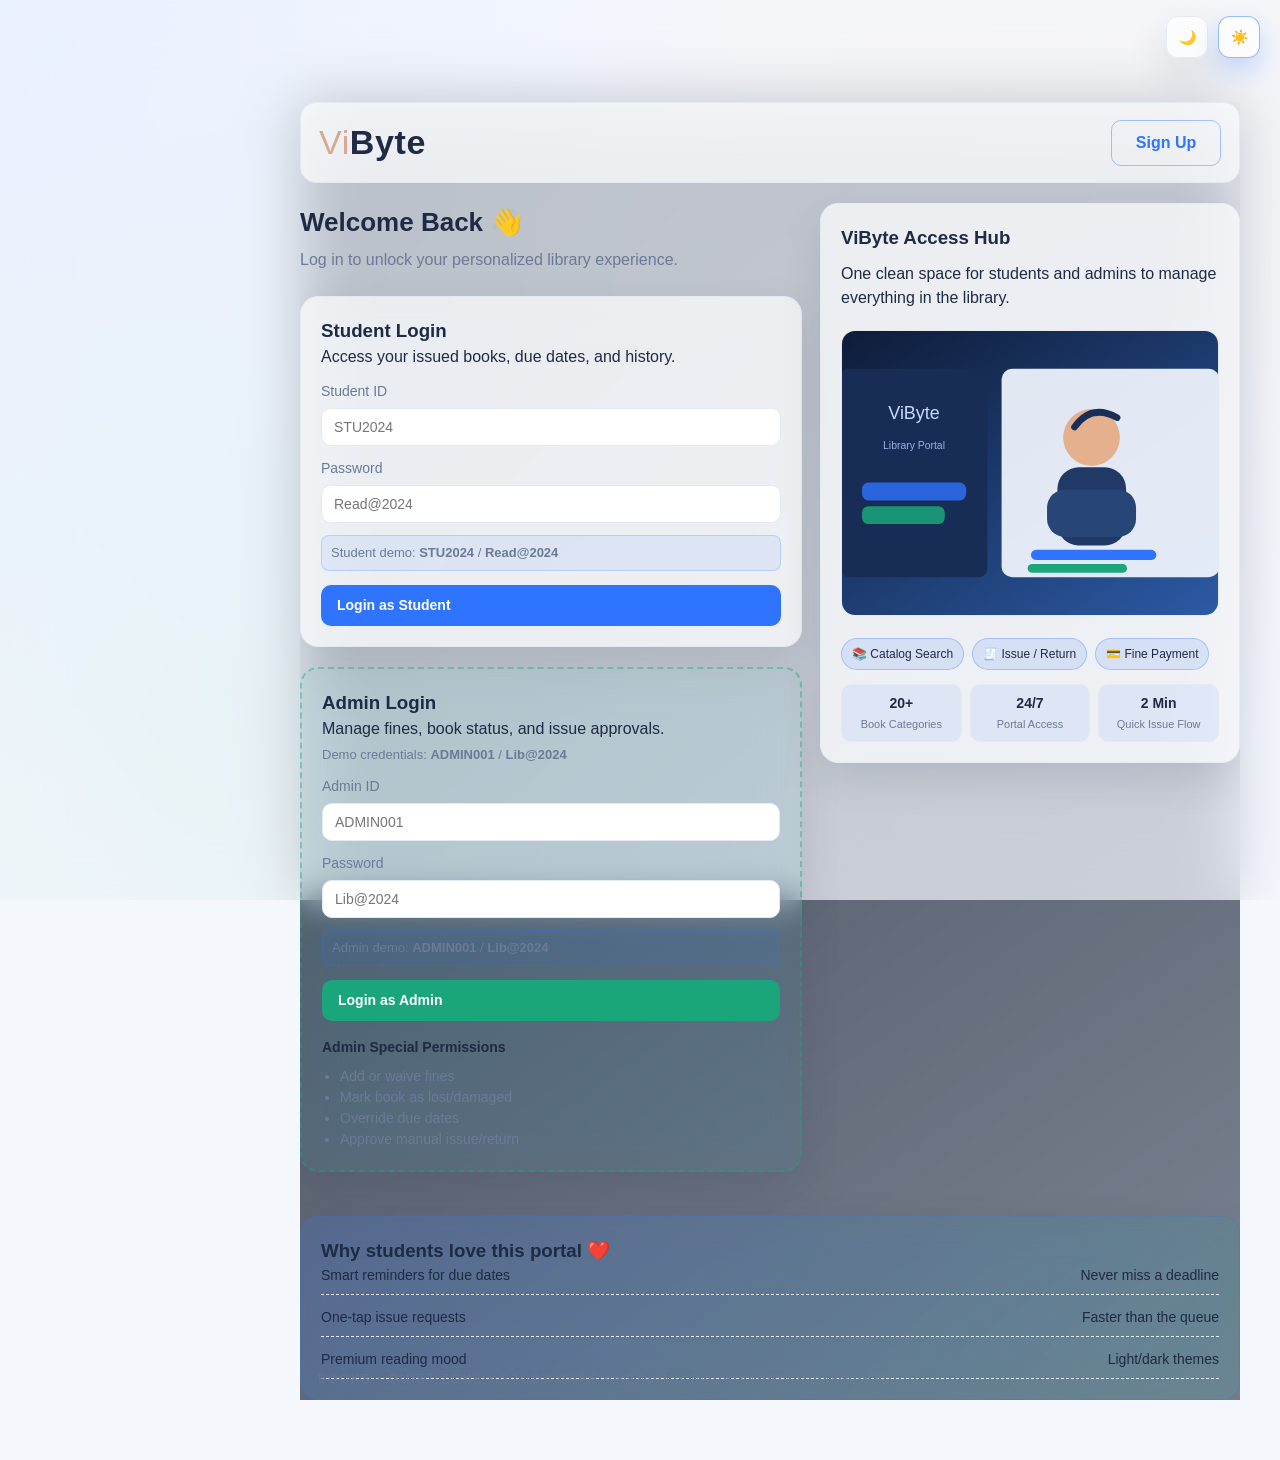
==== index.html @ 07f0d010 "Add files via upload" ====
<!DOCTYPE html>
<html lang="en">
<head>
  <meta charset="UTF-8" />
  <meta name="viewport" content="width=device-width, initial-scale=1.0" />
  <title>ViByte Library Management</title>
  <link rel="stylesheet" href="styles.css" />
</head>
<body>
  <!-- Theme toggles (CSS-only). Separate buttons for light + dark. -->
  <input type="radio" name="theme" id="theme-light" class="theme-toggle" checked />
  <input type="radio" name="theme" id="theme-dark" class="theme-toggle" />

  <!-- Login session toggles (CSS-only auth state after explicit login click). -->
  <input type="checkbox" id="student-session" class="session-toggle" />
  <input type="checkbox" id="admin-session" class="session-toggle" />

  <!-- Sidebar toggle (CSS-only) to show/hide the menu on demand. -->
  <input type="checkbox" id="sidebar-toggle" class="sidebar-toggle" />

  <!-- Theme switch is also available before login for better UX -->
  <div class="prelogin-theme theme-selector" aria-label="Theme selection before login">
    <label for="theme-dark" class="theme-btn" title="Dark mode">🌙</label>
    <label for="theme-light" class="theme-btn" title="Light mode">☀️</label>
  </div>

  <!-- Main layout wrapper -->
  <div class="app">
    <!-- Route anchors for CSS-only navigation -->
    <span id="route-dashboard" class="route"></span>
    <span id="route-catalog" class="route"></span>
    <span id="route-issue" class="route"></span>
    <span id="route-pod" class="route"></span>
    <span id="route-events" class="route"></span>
    <span id="route-history" class="route"></span>
    <span id="route-admin" class="route"></span>
    <span id="route-login" class="route"></span>
    <span id="route-signup" class="route"></span>

    <!-- Sidebar navigation (hidden until login) -->
    <aside class="sidebar">
      <div class="brand">
        <span class="brand-icon">📚</span>
        <div>
          <h1>ViByte Library</h1>
          <p>Student-friendly portal</p>
        </div>
      </div>

      <!-- Navigation links use :target for CSS-only page switching -->
      <nav class="nav">
        <a href="#route-dashboard" class="nav-link">🏠 Home</a>
        <a href="#route-catalog" class="nav-link">📚 Book Catalog</a>
        <a href="#route-issue" class="nav-link">🧾 Issue / Return</a>
        <a href="#route-pod" class="nav-link">🪑 Pod Booking</a>
        <a href="#route-events" class="nav-link">🎟️ Events & Study Hub</a>
        <a href="#route-history" class="nav-link">🧑‍🎓 History / Profile</a>
        <a href="#route-admin" class="nav-link admin-only admin-nav">🛡️ Admin Controls</a>
      </nav>

      <div class="sidebar-footer">
        <a href="index.html" class="nav-link">Log out</a>
        <p class="hint">Tip: Use the hotbar icons for quick jumps ✨</p>
      </div>
    </aside>

    <!-- Content area -->
    <main class="content">
      <!-- Top bar with quick actions -->
      <div class="topbar">
        <!-- Sidebar toggle button -->
        <label for="sidebar-toggle" class="icon-btn" title="Toggle sidebar">☰</label>

        <!-- Hotbar icons for faster navigation (like a mini dock) -->
        <div class="hotbar">
          <a href="#route-dashboard" title="Dashboard">🏠</a>
          <a href="#route-catalog" title="Catalog">📖</a>
          <a href="#route-issue" title="Issue / Return">🧾</a>
          <a href="#route-pod" title="Pod Booking">🪑</a>
          <a href="#route-events" title="Events">🎟️</a>
          <a href="#route-history" title="History">🕒</a>
          <a href="#route-admin" title="Admin Controls" class="admin-only admin-nav">🛡️</a>
        </div>

        <!-- Theme buttons (separate icons, hover blur enabled) -->
        <div class="theme-selector" aria-label="Theme selection">
          <label for="theme-dark" class="theme-btn" title="Dark mode">🌙</label>
          <label for="theme-light" class="theme-btn" title="Light mode">☀️</label>
        </div>
      </div>

      <!-- Login page (default view) -->
      <section id="login" class="page active login-page">
        <div class="login-shell">
          <div class="login-shell-top">
            <div class="login-brand">
              <span class="logo-soft">Vi</span><strong>Byte</strong>
            </div>
            <a href="#route-signup" class="btn ghost login-signup">Sign Up</a>
          </div>

          <div class="login-shell-body">
            <div class="login-left">
              <header class="page-header">
                <h2>Welcome Back 👋</h2>
                <p>Log in to unlock your personalized library experience.</p>
              </header>

              <div class="grid two">
                <article class="card">
                  <h3>Student Login</h3>
                  <p>Access your issued books, due dates, and history.</p>
                  <form class="form login-form" id="student-login-form">
                    <!-- Student login form (HTML validation handles wrong credentials). -->
                    <label>
                      Student ID
                      <input
                        type="text"
                        name="student-id"
                        autocomplete="off"
                        autocapitalize="off"
                        spellcheck="false"
                        placeholder="STU2024"
                        pattern="STU2024"
                        title="Use Student ID: STU2024"
                        required
                      />
                    </label>
                    <label>
                      Password
                      <input
                        type="password"
                        name="student-password"
                        autocomplete="new-password"
                        autocapitalize="off"
                        spellcheck="false"
                        placeholder="Read@2024"
                        pattern="Read@2024"
                        title="Use Password: Read@2024"
                        required
                      />
                    </label>
                    <p class="login-hint">Student demo: <strong>STU2024</strong> / <strong>Read@2024</strong></p>
                    <input type="checkbox" id="student-attempt" class="attempt-toggle" />
                    <p class="login-error">Wrong credentials. Please use the demo login above.</p>
                    <label for="student-attempt" class="btn primary login-attempt">Login as Student</label>
                    <label for="student-session" class="btn ghost login-arm">Enable Student Session</label>
                    <a href="#route-dashboard" class="btn primary login-link">Enter Dashboard</a>
                  </form>
                </article>

                <article class="card highlight">
                  <h3>Admin Login</h3>
                  <p>Manage fines, book status, and issue approvals.</p>
                  <p class="sub">Demo credentials: <strong>ADMIN001</strong> / <strong>Lib@2024</strong></p>
                  <form class="form login-form" id="admin-login-form">
                    <label>
                      Admin ID
                      <input
                        type="text"
                        name="admin-id"
                        autocomplete="off"
                        autocapitalize="off"
                        spellcheck="false"
                        placeholder="ADMIN001"
                        pattern="ADMIN001"
                        title="Use Admin ID: ADMIN001"
                        required
                      />
                    </label>
                    <label>
                      Password
                      <input
                        type="password"
                        name="admin-password"
                        autocomplete="new-password"
                        autocapitalize="off"
                        spellcheck="false"
                        placeholder="Lib@2024"
                        pattern="Lib@2024"
                        title="Use Password: Lib@2024"
                        required
                      />
                    </label>
                    <p class="login-hint">Admin demo: <strong>ADMIN001</strong> / <strong>Lib@2024</strong></p>
                    <input type="checkbox" id="admin-attempt" class="attempt-toggle" />
                    <p class="login-error">Access denied. Double-check the admin credentials.</p>
                    <label for="admin-attempt" class="btn accent login-attempt">Login as Admin</label>
                    <label for="admin-session" class="btn ghost login-arm">Enable Admin Session</label>
                    <a href="#route-dashboard" class="btn accent login-link">Enter Dashboard</a>
                  </form>
                  <div class="admin-permissions">
                    <h4>Admin Special Permissions</h4>
                    <ul>
                      <li>Add or waive fines</li>
                      <li>Mark book as lost/damaged</li>
                      <li>Override due dates</li>
                      <li>Approve manual issue/return</li>
                    </ul>
                  </div>
                </article>
              </div>
            </div>

            <aside class="login-visual card">
              <h3>ViByte Access Hub</h3>
              <p>One clean space for students and admins to manage everything in the library.</p>
              <img
                src="data:image/svg+xml;utf8,%3Csvg%20xmlns%3D%27http%3A//www.w3.org/2000/svg%27%20width%3D%27900%27%20height%3D%27600%27%20viewBox%3D%270%200%20900%20600%27%3E%3Cdefs%3E%3ClinearGradient%20id%3D%27bg%27%20x1%3D%270%27%20y1%3D%270%27%20x2%3D%271%27%20y2%3D%271%27%3E%3Cstop%20stop-color%3D%27%230d1a35%27/%3E%3Cstop%20offset%3D%271%27%20stop-color%3D%27%232d5ca8%27/%3E%3C/linearGradient%3E%3C/defs%3E%3Crect%20width%3D%27900%27%20height%3D%27600%27%20fill%3D%27url(%23bg)%27/%3E%3Crect%20x%3D%2750%27%20y%3D%2780%27%20width%3D%27310%27%20height%3D%27440%27%20rx%3D%2718%27%20fill%3D%27%23172d56%27/%3E%3Crect%20x%3D%27390%27%20y%3D%2780%27%20width%3D%27460%27%20height%3D%27440%27%20rx%3D%2722%27%20fill%3D%27%23f4f8ff%27%20opacity%3D%270.92%27/%3E%3Ccircle%20cx%3D%27580%27%20cy%3D%27225%27%20r%3D%2760%27%20fill%3D%27%23e4b08e%27/%3E%3Crect%20x%3D%27508%27%20y%3D%27288%27%20width%3D%27145%27%20height%3D%27165%27%20rx%3D%2745%27%20fill%3D%27%23203967%27/%3E%3Crect%20x%3D%27486%27%20y%3D%27335%27%20width%3D%27188%27%20height%3D%27100%27%20rx%3D%2738%27%20fill%3D%27%23284578%27/%3E%3Cpath%20d%3D%27M544%20203%20q35-50%2090-20%27%20stroke%3D%27%231a2f58%27%20stroke-width%3D%2714%27%20fill%3D%27none%27%20stroke-linecap%3D%27round%27/%3E%3Crect%20x%3D%27452%27%20y%3D%27462%27%20width%3D%27265%27%20height%3D%2722%27%20rx%3D%2711%27%20fill%3D%27%232f74ff%27/%3E%3Crect%20x%3D%27445%27%20y%3D%27492%27%20width%3D%27210%27%20height%3D%2719%27%20rx%3D%279.5%27%20fill%3D%27%231aa67a%27/%3E%3Ctext%20x%3D%27205%27%20y%3D%27185%27%20font-size%3D%2738%27%20text-anchor%3D%27middle%27%20fill%3D%27%23c6d9ff%27%20font-family%3D%27Segoe%20UI%2CArial%27%3EViByte%3C/text%3E%3Ctext%20x%3D%27205%27%20y%3D%27250%27%20font-size%3D%2722%27%20text-anchor%3D%27middle%27%20fill%3D%27%2397b2ea%27%20font-family%3D%27Segoe%20UI%2CArial%27%3ELibrary%20Portal%3C/text%3E%3Crect%20x%3D%2795%27%20y%3D%27320%27%20width%3D%27220%27%20height%3D%2738%27%20rx%3D%2714%27%20fill%3D%27%232f74ff%27%20opacity%3D%270.8%27/%3E%3Crect%20x%3D%2795%27%20y%3D%27370%27%20width%3D%27175%27%20height%3D%2738%27%20rx%3D%2714%27%20fill%3D%27%231aa67a%27%20opacity%3D%270.85%27/%3E%3C/svg%3E"
                alt="Man reading with books in the ViByte portal"
                loading="lazy"
              />
              <div class="pill-list">
                <span class="pill">📚 Catalog Search</span>
                <span class="pill">🧾 Issue / Return</span>
                <span class="pill">💳 Fine Payment</span>
              </div>
              <div class="login-metrics">
                <div><strong>20+</strong><span>Book Categories</span></div>
                <div><strong>24/7</strong><span>Portal Access</span></div>
                <div><strong>2 Min</strong><span>Quick Issue Flow</span></div>
              </div>
            </aside>
          </div>

          <div class="card spotlight">
            <h3>Why students love this portal ❤️</h3>
            <ul class="list">
              <li>Smart reminders for due dates <span>Never miss a deadline</span></li>
              <li>One-tap issue requests <span>Faster than the queue</span></li>
              <li>Premium reading mood <span>Light/dark themes</span></li>
            </ul>
          </div>
        </div>
      
      </section>

      <!-- Sign up page (CSS-only mock flow) -->
      <section id="signup" class="page login-page">
        <div class="login-shell">
          <div class="login-shell-top">
            <div class="login-brand">
              <span class="logo-soft">Vi</span><strong>Byte</strong>
            </div>
            <a href="#route-login" class="btn ghost login-signup">Back to Login</a>
          </div>

          <div class="grid two">
            <article class="card">
              <h3>Create Student Account</h3>
              <form class="form">
                <label>Full Name <input type="text" placeholder="Aarav Mehta" autocomplete="off" /></label>
                <label>Email <input type="email" placeholder="student@college.edu" autocomplete="off" /></label>
                <label>Student ID <input type="text" placeholder="STU2025" autocomplete="off" /></label>
                <label>Password <input type="password" placeholder="Create password" autocomplete="new-password" /></label>
              </form>
              <a href="#route-login" class="btn primary">Create Account</a>
            </article>

            <article class="card highlight">
              <h3>Why Sign Up?</h3>
              <ul class="list">
                <li>Book issue & return tracking <span>Realtime status</span></li>
                <li>Overdue payment alerts <span>Never miss deadlines</span></li>
                <li>Premium dashboard insights <span>Study smarter</span></li>
              </ul>
              <img
                src="data:image/svg+xml;utf8,%3Csvg%20xmlns%3D%27http%3A//www.w3.org/2000/svg%27%20width%3D%27900%27%20height%3D%27600%27%20viewBox%3D%270%200%20900%20600%27%3E%3Cdefs%3E%3ClinearGradient%20id%3D%27bg%27%20x1%3D%270%27%20y1%3D%270%27%20x2%3D%271%27%20y2%3D%271%27%3E%3Cstop%20stop-color%3D%27%230f2143%27/%3E%3Cstop%20offset%3D%271%27%20stop-color%3D%27%23356ec5%27/%3E%3C/linearGradient%3E%3C/defs%3E%3Crect%20width%3D%27900%27%20height%3D%27600%27%20fill%3D%27url(%23bg)%27/%3E%3Crect%20x%3D%2758%27%20y%3D%2772%27%20width%3D%27784%27%20height%3D%27458%27%20rx%3D%2724%27%20fill%3D%27%23ffffff%27%20opacity%3D%270.9%27/%3E%3Ccircle%20cx%3D%27275%27%20cy%3D%27220%27%20r%3D%2768%27%20fill%3D%27%23e8b290%27/%3E%3Crect%20x%3D%27192%27%20y%3D%27288%27%20width%3D%27166%27%20height%3D%27172%27%20rx%3D%2748%27%20fill%3D%27%23213f74%27/%3E%3Crect%20x%3D%27178%27%20y%3D%27338%27%20width%3D%27195%27%20height%3D%2790%27%20rx%3D%2738%27%20fill%3D%27%232b4d88%27/%3E%3Cpath%20d%3D%27M228%20204%20q44-46%2098-10%27%20stroke%3D%27%23192f59%27%20stroke-width%3D%2714%27%20stroke-linecap%3D%27round%27%20fill%3D%27none%27/%3E%3Crect%20x%3D%27490%27%20y%3D%27182%27%20width%3D%27270%27%20height%3D%2724%27%20rx%3D%2712%27%20fill%3D%27%232f74ff%27/%3E%3Crect%20x%3D%27490%27%20y%3D%27226%27%20width%3D%27220%27%20height%3D%2720%27%20rx%3D%2710%27%20fill%3D%27%234d84ff%27/%3E%3Crect%20x%3D%27490%27%20y%3D%27265%27%20width%3D%27188%27%20height%3D%2720%27%20rx%3D%2710%27%20fill%3D%27%231aa67a%27/%3E%3Crect%20x%3D%27490%27%20y%3D%27308%27%20width%3D%27235%27%20height%3D%2718%27%20rx%3D%279%27%20fill%3D%27%2394a3c8%27/%3E%3Crect%20x%3D%27490%27%20y%3D%27341%27%20width%3D%27200%27%20height%3D%2718%27%20rx%3D%279%27%20fill%3D%27%2394a3c8%27/%3E%3Ctext%20x%3D%27490%27%20y%3D%27425%27%20font-size%3D%2736%27%20fill%3D%27%23213963%27%20font-family%3D%27Segoe%20UI%2CArial%27%3EWelcome%20to%20ViByte%3C/text%3E%3C/svg%3E"
                alt="Male student profile card in ViByte"
                loading="lazy"
                class="signup-visual"
              />
            </article>
          </div>
        </div>
      </section>

      <!-- Dashboard page -->
      <section id="dashboard" class="page">
        <header class="page-header">
          <h2>Dashboard Overview</h2>
          <p>Quick glance at your library activity and reminders.</p>
        </header>

        <div class="grid four">
          <article class="card">
            <span class="icon">📘</span>
            <h3>Total Books</h3>
            <p class="value">20</p>
          </article>
          <article class="card">
            <span class="icon">✅</span>
            <h3>Books Issued</h3>
            <p class="value">3</p>
          </article>
          <article class="card">
            <span class="icon">⏰</span>
            <h3>Due Reminder</h3>
            <p class="value">2 days left</p>
            <p class="sub">Return “Clean Code” by 12 Oct</p>
          </article>
          <article class="card">
            <span class="icon">🆕</span>
            <h3>Recently Issued</h3>
            <p class="sub">Design Patterns, AI Basics</p>
          </article>
        </div>

        <div class="grid two">
          <article class="card">
            <h3>Upcoming Returns</h3>
            <ul class="list">
              <li>Clean Code <span>12 Oct</span></li>
              <li>Data Structures <span>18 Oct</span></li>
            </ul>
          </article>
          <article class="card">
            <h3>Announcements</h3>
            <p>📣 Library will be open until 8 PM during exam week.</p>
            <p>✨ New arrivals in AI & ML section.</p>
          </article>
        </div>

        <!-- Extra "wow" features to make the dashboard feel alive -->
        <div class="grid three">
          <article class="card spotlight">
            <h3>Innovation: Smart Shelf Radar</h3>
            <p>Shows trending shelves so you discover popular books first.</p>
          </article>
          <article class="card spotlight">
            <h3>Innovation: Focus Mode</h3>
            <p>One-tap distraction-free reading recommendations.</p>
          </article>
          <article class="card spotlight">
            <h3>Innovation: Study Buddy Picks</h3>
            <p>Suggested books based on your course and semester.</p>
          </article>
        </div>

        <!-- Room/PC bookings, memberships, and feedback live here -->
        <div class="grid three">
          <article class="card">
            <h3>Quiet Zone Heatmap</h3>
            <p>Find peaceful seats based on live noise trends (demo).</p>
            <div class="pill-list">
              <span class="pill">Block A: Silent ✅</span>
              <span class="pill">Block B: Low chatter 💤</span>
              <span class="pill">Block C: Group study 🎧</span>
              <span class="pill">Block D: Active zone ⚡</span>
            </div>
          </article>
          <article class="card">
            <h3>Smart Locker Pickup</h3>
            <p>Reserve a book and collect it from 24/7 smart lockers.</p>
            <button class="btn ghost">Reserve Locker</button>
          </article>
          <article class="card">
            <h3>Reading Streaks</h3>
            <p>🔥 You’re on a 5-day streak. Keep it alive!</p>
            <div class="streak-bar">
              <span>Mon</span><span>Tue</span><span>Wed</span><span>Thu</span><span>Fri</span>
            </div>
          </article>
        </div>


        <div class="grid three">

          <article class="card">
            <h3>Library Computer Booking</h3>
            <p>Reserve high-performance PCs for assignments.</p>
            <form class="form">
              <label>
                Computer Zone
                <select>
                  <option>Design Lab</option>
                  <option>Programming Hub</option>
                  <option>Data Science Bay</option>
                </select>
              </label>
              <label>
                Slot Duration
                <select>
                  <option>30 minutes</option>
                  <option>1 hour</option>
                  <option>2 hours</option>
                </select>
              </label>
              <button class="btn accent" type="button">Reserve PC</button>
            </form>
          </article>

          <article class="card">
            <h3>Membership Options</h3>
            <p>Upgrade for premium perks and extended access.</p>
            <div class="membership">
              <div class="membership-tier">
                <strong>Basic</strong>
                <span>Free</span>
                <p>2 books, 7-day issue</p>
              </div>
              <div class="membership-tier highlight">
                <strong>Plus</strong>
                <span>₹199 / semester</span>
                <p>5 books, 14-day issue</p>
              </div>
              <div class="membership-tier">
                <strong>Elite</strong>
                <span>₹349 / semester</span>
                <p>8 books, priority rooms</p>
              </div>
            </div>
            <button class="btn ghost" type="button">Upgrade Membership</button>
          </article>
        </div>

        <div class="grid two">
          <article class="card">
            <h3>Feedback Lounge</h3>
            <p>Tell us what you love or what we can improve.</p>
            <form class="form">
              <label>
                Rate the experience
                <select>
                  <option>⭐⭐⭐⭐⭐ Amazing</option>
                  <option>⭐⭐⭐⭐ Great</option>
                  <option>⭐⭐⭐ Good</option>
                  <option>⭐⭐ Needs work</option>
                </select>
              </label>
              <label>
                Your feedback
                <textarea rows="4" placeholder="Share your thoughts..."></textarea>
              </label>
              <button class="btn primary">Send Feedback</button>
            </form>
          </article>
          <article class="card">
            <h3>Fun Corner 🎉</h3>
            <p>Quick boosts to keep you motivated.</p>
            <ul class="list">
              <li>Daily quiz <span>Win badges</span></li>
              <li>Reading mood picker <span>Calm / Energetic</span></li>
              <li>Book swap wall <span>Trade with peers</span></li>
            </ul>
            <button class="btn ghost">Join Today</button>
          </article>
        </div>

        <div class="grid two">
          <article class="card">
            <h3>Study Music Lounge 🎧</h3>
            <p>Play focused playlists while reading or coding.</p>
            <div class="pill-list">
              <a class="pill" href="https://www.youtube.com/watch?v=jfKfPfyJRdk" target="_blank" rel="noopener">Lo-fi Focus</a>
              <a class="pill" href="https://www.youtube.com/watch?v=DWcJFNfaw9c" target="_blank" rel="noopener">Deep Work Beats</a>
              <a class="pill" href="https://www.youtube.com/watch?v=5qap5aO4i9A" target="_blank" rel="noopener">Calm Night Study</a>
            </div>
          </article>
          <article class="card">
            <h3>Animated Study Backgrounds</h3>
            <p>Choose a visual mood while you study.</p>
            <div class="video-strip">
              <iframe src="https://www.youtube.com/embed/jfKfPfyJRdk" title="Lofi live study" loading="lazy" allow="accelerometer; autoplay; clipboard-write; encrypted-media; gyroscope; picture-in-picture; web-share" referrerpolicy="strict-origin-when-cross-origin" allowfullscreen></iframe>
              <iframe src="https://www.youtube.com/embed/DWcJFNfaw9c" title="Deep work coding ambience" loading="lazy" allow="accelerometer; autoplay; clipboard-write; encrypted-media; gyroscope; picture-in-picture; web-share" referrerpolicy="strict-origin-when-cross-origin" allowfullscreen></iframe>
            </div>
          </article>
        </div>
      </section>

      <!-- Book catalog page -->
      <section id="catalog" class="page">
        <header class="page-header">
          <h2>Book Catalog</h2>
          <p>Search by name, author, category, or availability.</p>
        </header>

        <div class="card search-card">
          <div class="search-grid">
            <label>
              Book Name
              <input type="text" placeholder="Search by title" />
            </label>
            <label>
              Author
              <input type="text" placeholder="Search by author" />
            </label>
            <label>
              Category
              <input type="text" placeholder="CS, Fiction, History" />
            </label>
            <label>
              Availability
              <select>
                <option>All</option>
                <option>Available</option>
                <option>Issued</option>
              </select>
            </label>
          </div>
          <button class="btn primary">Smart Search 🔍</button>
        </div>

        <div class="card genre-panel">
          <h3>Popular Genres</h3>
          <div class="pill-list">
            <span class="pill">Computer Science</span>
            <span class="pill">Artificial Intelligence</span>
            <span class="pill">Business</span>
            <span class="pill">Design</span>
            <span class="pill">Fiction</span>
            <span class="pill">History</span>
            <span class="pill">Psychology</span>
            <span class="pill">Renewable Energy</span>
            <span class="pill">Biographies</span>
            <span class="pill">Self-Help</span>
            <span class="pill">Finance</span>
            <span class="pill">Philosophy</span>
          </div>
        </div>


        <div class="grid two">
          <article class="card">
            <h3>Popular Books Tab</h3>
            <p class="sub">Most issued this week in ViByte.</p>
            <ul class="list">
              <li>Clean Code <span>126 issues</span></li>
              <li>Atomic Habits <span>112 issues</span></li>
              <li>Design Patterns <span>95 issues</span></li>
              <li>Deep Work <span>83 issues</span></li>
            </ul>
          </article>
          <article class="card highlight">
            <h3>Recommendations Tab</h3>
            <p class="sub">Tailored suggestions based on your recent reads.</p>
            <ul class="list">
              <li>Refactoring <span>Because you liked Clean Code</span></li>
              <li>Cracking the PM Interview <span>Career prep</span></li>
              <li>Thinking, Fast and Slow <span>Behavioral insights</span></li>
              <li>Hands-On ML <span>AI track continuation</span></li>
            </ul>
          </article>
        </div>

                <div class="grid three">
          <article class="card book-card">
            <img class="book-cover" src="data:image/svg+xml;utf8,%3Csvg%20xmlns%3D%22http%3A%2F%2Fwww.w3.org%2F2000%2Fsvg%22%20width%3D%22420%22%20height%3D%22600%22%20viewBox%3D%220%200%20420%20600%22%3E%3Cdefs%3E%3ClinearGradient%20id%3D%22g%22%20x1%3D%220%22%20y1%3D%220%22%20x2%3D%221%22%20y2%3D%221%22%3E%3Cstop%20stop-color%3D%22%23112347%22%2F%3E%3Cstop%20offset%3D%221%22%20stop-color%3D%22%231f5ed6%22%2F%3E%3C%2FlinearGradient%3E%3C%2Fdefs%3E%3Crect%20width%3D%22420%22%20height%3D%22600%22%20fill%3D%22url%28%23g%29%22%2F%3E%3Crect%20x%3D%2226%22%20y%3D%2230%22%20width%3D%22368%22%20height%3D%22540%22%20rx%3D%2218%22%20fill%3D%22%2309152d%22%20stroke%3D%22%234f8cff%22%2F%3E%3Ctext%20x%3D%22210%22%20y%3D%22150%22%20font-size%3D%2226%22%20text-anchor%3D%22middle%22%20fill%3D%22%23dbe7ff%22%20font-family%3D%22Segoe%20UI%2CArial%22%3EViByte%20Picks%3C%2Ftext%3E%3Ctext%20x%3D%22210%22%20y%3D%22285%22%20font-size%3D%2238%22%20text-anchor%3D%22middle%22%20fill%3D%22%23ffffff%22%20font-family%3D%22Segoe%20UI%2CArial%22%20font-weight%3D%22700%22%3EClean%20Code%3C%2Ftext%3E%3Ctext%20x%3D%22210%22%20y%3D%22345%22%20font-size%3D%2220%22%20text-anchor%3D%22middle%22%20fill%3D%22%239fbfff%22%20font-family%3D%22Segoe%20UI%2CArial%22%3ELibrary%20Edition%3C%2Ftext%3E%3Crect%20x%3D%2282%22%20y%3D%22430%22%20width%3D%22256%22%20height%3D%2224%22%20rx%3D%2212%22%20fill%3D%22%231aa67a%22%2F%3E%3Crect%20x%3D%22108%22%20y%3D%22468%22%20width%3D%22204%22%20height%3D%2218%22%20rx%3D%229%22%20fill%3D%22%232f74ff%22%2F%3E%3C%2Fsvg%3E" alt="Clean Code cover" loading="lazy" />
            <h3>Clean Code</h3>
            <p>Author: Robert C. Martin</p>
            <p class="status available">Available</p>
            <button class="btn ghost">Issue</button>
          </article>
          <article class="card book-card">
            <img class="book-cover" src="data:image/svg+xml;utf8,%3Csvg%20xmlns%3D%22http%3A%2F%2Fwww.w3.org%2F2000%2Fsvg%22%20width%3D%22420%22%20height%3D%22600%22%20viewBox%3D%220%200%20420%20600%22%3E%3Cdefs%3E%3ClinearGradient%20id%3D%22g%22%20x1%3D%220%22%20y1%3D%220%22%20x2%3D%221%22%20y2%3D%221%22%3E%3Cstop%20stop-color%3D%22%23112347%22%2F%3E%3Cstop%20offset%3D%221%22%20stop-color%3D%22%231f5ed6%22%2F%3E%3C%2FlinearGradient%3E%3C%2Fdefs%3E%3Crect%20width%3D%22420%22%20height%3D%22600%22%20fill%3D%22url%28%23g%29%22%2F%3E%3Crect%20x%3D%2226%22%20y%3D%2230%22%20width%3D%22368%22%20height%3D%22540%22%20rx%3D%2218%22%20fill%3D%22%2309152d%22%20stroke%3D%22%234f8cff%22%2F%3E%3Ctext%20x%3D%22210%22%20y%3D%22150%22%20font-size%3D%2226%22%20text-anchor%3D%22middle%22%20fill%3D%22%23dbe7ff%22%20font-family%3D%22Segoe%20UI%2CArial%22%3EViByte%20Picks%3C%2Ftext%3E%3Ctext%20x%3D%22210%22%20y%3D%22285%22%20font-size%3D%2238%22%20text-anchor%3D%22middle%22%20fill%3D%22%23ffffff%22%20font-family%3D%22Segoe%20UI%2CArial%22%20font-weight%3D%22700%22%3EDesign%20Patterns%3C%2Ftext%3E%3Ctext%20x%3D%22210%22%20y%3D%22345%22%20font-size%3D%2220%22%20text-anchor%3D%22middle%22%20fill%3D%22%239fbfff%22%20font-family%3D%22Segoe%20UI%2CArial%22%3ELibrary%20Edition%3C%2Ftext%3E%3Crect%20x%3D%2282%22%20y%3D%22430%22%20width%3D%22256%22%20height%3D%2224%22%20rx%3D%2212%22%20fill%3D%22%231aa67a%22%2F%3E%3Crect%20x%3D%22108%22%20y%3D%22468%22%20width%3D%22204%22%20height%3D%2218%22%20rx%3D%229%22%20fill%3D%22%232f74ff%22%2F%3E%3C%2Fsvg%3E" alt="Design Patterns cover" loading="lazy" />
            <h3>Design Patterns</h3>
            <p>Author: Erich Gamma</p>
            <p class="status issued">Issued</p>
            <button class="btn ghost" disabled>Issue</button>
          </article>
          <article class="card book-card">
            <img class="book-cover" src="data:image/svg+xml;utf8,%3Csvg%20xmlns%3D%22http%3A%2F%2Fwww.w3.org%2F2000%2Fsvg%22%20width%3D%22420%22%20height%3D%22600%22%20viewBox%3D%220%200%20420%20600%22%3E%3Cdefs%3E%3ClinearGradient%20id%3D%22g%22%20x1%3D%220%22%20y1%3D%220%22%20x2%3D%221%22%20y2%3D%221%22%3E%3Cstop%20stop-color%3D%22%23112347%22%2F%3E%3Cstop%20offset%3D%221%22%20stop-color%3D%22%231f5ed6%22%2F%3E%3C%2FlinearGradient%3E%3C%2Fdefs%3E%3Crect%20width%3D%22420%22%20height%3D%22600%22%20fill%3D%22url%28%23g%29%22%2F%3E%3Crect%20x%3D%2226%22%20y%3D%2230%22%20width%3D%22368%22%20height%3D%22540%22%20rx%3D%2218%22%20fill%3D%22%2309152d%22%20stroke%3D%22%234f8cff%22%2F%3E%3Ctext%20x%3D%22210%22%20y%3D%22150%22%20font-size%3D%2226%22%20text-anchor%3D%22middle%22%20fill%3D%22%23dbe7ff%22%20font-family%3D%22Segoe%20UI%2CArial%22%3EViByte%20Picks%3C%2Ftext%3E%3Ctext%20x%3D%22210%22%20y%3D%22285%22%20font-size%3D%2238%22%20text-anchor%3D%22middle%22%20fill%3D%22%23ffffff%22%20font-family%3D%22Segoe%20UI%2CArial%22%20font-weight%3D%22700%22%3EAI%20Basics%3C%2Ftext%3E%3Ctext%20x%3D%22210%22%20y%3D%22345%22%20font-size%3D%2220%22%20text-anchor%3D%22middle%22%20fill%3D%22%239fbfff%22%20font-family%3D%22Segoe%20UI%2CArial%22%3ELibrary%20Edition%3C%2Ftext%3E%3Crect%20x%3D%2282%22%20y%3D%22430%22%20width%3D%22256%22%20height%3D%2224%22%20rx%3D%2212%22%20fill%3D%22%231aa67a%22%2F%3E%3Crect%20x%3D%22108%22%20y%3D%22468%22%20width%3D%22204%22%20height%3D%2218%22%20rx%3D%229%22%20fill%3D%22%232f74ff%22%2F%3E%3C%2Fsvg%3E" alt="AI Basics cover" loading="lazy" />
            <h3>AI Basics</h3>
            <p>Author: Tom Mitchell</p>
            <p class="status available">Available</p>
            <button class="btn ghost">Issue</button>
          </article>
          <article class="card book-card">
            <img class="book-cover" src="data:image/svg+xml;utf8,%3Csvg%20xmlns%3D%22http%3A%2F%2Fwww.w3.org%2F2000%2Fsvg%22%20width%3D%22420%22%20height%3D%22600%22%20viewBox%3D%220%200%20420%20600%22%3E%3Cdefs%3E%3ClinearGradient%20id%3D%22g%22%20x1%3D%220%22%20y1%3D%220%22%20x2%3D%221%22%20y2%3D%221%22%3E%3Cstop%20stop-color%3D%22%23112347%22%2F%3E%3Cstop%20offset%3D%221%22%20stop-color%3D%22%231f5ed6%22%2F%3E%3C%2FlinearGradient%3E%3C%2Fdefs%3E%3Crect%20width%3D%22420%22%20height%3D%22600%22%20fill%3D%22url%28%23g%29%22%2F%3E%3Crect%20x%3D%2226%22%20y%3D%2230%22%20width%3D%22368%22%20height%3D%22540%22%20rx%3D%2218%22%20fill%3D%22%2309152d%22%20stroke%3D%22%234f8cff%22%2F%3E%3Ctext%20x%3D%22210%22%20y%3D%22150%22%20font-size%3D%2226%22%20text-anchor%3D%22middle%22%20fill%3D%22%23dbe7ff%22%20font-family%3D%22Segoe%20UI%2CArial%22%3EViByte%20Picks%3C%2Ftext%3E%3Ctext%20x%3D%22210%22%20y%3D%22285%22%20font-size%3D%2238%22%20text-anchor%3D%22middle%22%20fill%3D%22%23ffffff%22%20font-family%3D%22Segoe%20UI%2CArial%22%20font-weight%3D%22700%22%3EData%20Structures%3C%2Ftext%3E%3Ctext%20x%3D%22210%22%20y%3D%22345%22%20font-size%3D%2220%22%20text-anchor%3D%22middle%22%20fill%3D%22%239fbfff%22%20font-family%3D%22Segoe%20UI%2CArial%22%3ELibrary%20Edition%3C%2Ftext%3E%3Crect%20x%3D%2282%22%20y%3D%22430%22%20width%3D%22256%22%20height%3D%2224%22%20rx%3D%2212%22%20fill%3D%22%231aa67a%22%2F%3E%3Crect%20x%3D%22108%22%20y%3D%22468%22%20width%3D%22204%22%20height%3D%2218%22%20rx%3D%229%22%20fill%3D%22%232f74ff%22%2F%3E%3C%2Fsvg%3E" alt="Data Structures cover" loading="lazy" />
            <h3>Data Structures</h3>
            <p>Author: Seymour Lipschutz</p>
            <p class="status available">Available</p>
            <button class="btn ghost">Issue</button>
          </article>
          <article class="card book-card">
            <img class="book-cover" src="data:image/svg+xml;utf8,%3Csvg%20xmlns%3D%22http%3A%2F%2Fwww.w3.org%2F2000%2Fsvg%22%20width%3D%22420%22%20height%3D%22600%22%20viewBox%3D%220%200%20420%20600%22%3E%3Cdefs%3E%3ClinearGradient%20id%3D%22g%22%20x1%3D%220%22%20y1%3D%220%22%20x2%3D%221%22%20y2%3D%221%22%3E%3Cstop%20stop-color%3D%22%23112347%22%2F%3E%3Cstop%20offset%3D%221%22%20stop-color%3D%22%231f5ed6%22%2F%3E%3C%2FlinearGradient%3E%3C%2Fdefs%3E%3Crect%20width%3D%22420%22%20height%3D%22600%22%20fill%3D%22url%28%23g%29%22%2F%3E%3Crect%20x%3D%2226%22%20y%3D%2230%22%20width%3D%22368%22%20height%3D%22540%22%20rx%3D%2218%22%20fill%3D%22%2309152d%22%20stroke%3D%22%234f8cff%22%2F%3E%3Ctext%20x%3D%22210%22%20y%3D%22150%22%20font-size%3D%2226%22%20text-anchor%3D%22middle%22%20fill%3D%22%23dbe7ff%22%20font-family%3D%22Segoe%20UI%2CArial%22%3EViByte%20Picks%3C%2Ftext%3E%3Ctext%20x%3D%22210%22%20y%3D%22285%22%20font-size%3D%2238%22%20text-anchor%3D%22middle%22%20fill%3D%22%23ffffff%22%20font-family%3D%22Segoe%20UI%2CArial%22%20font-weight%3D%22700%22%3EDatabase%20Systems%3C%2Ftext%3E%3Ctext%20x%3D%22210%22%20y%3D%22345%22%20font-size%3D%2220%22%20text-anchor%3D%22middle%22%20fill%3D%22%239fbfff%22%20font-family%3D%22Segoe%20UI%2CArial%22%3ELibrary%20Edition%3C%2Ftext%3E%3Crect%20x%3D%2282%22%20y%3D%22430%22%20width%3D%22256%22%20height%3D%2224%22%20rx%3D%2212%22%20fill%3D%22%231aa67a%22%2F%3E%3Crect%20x%3D%22108%22%20y%3D%22468%22%20width%3D%22204%22%20height%3D%2218%22%20rx%3D%229%22%20fill%3D%22%232f74ff%22%2F%3E%3C%2Fsvg%3E" alt="Database Systems cover" loading="lazy" />
            <h3>Database Systems</h3>
            <p>Author: Raghu Ramakrishnan</p>
            <p class="status issued">Issued</p>
            <button class="btn ghost" disabled>Issue</button>
          </article>
          <article class="card book-card">
            <img class="book-cover" src="data:image/svg+xml;utf8,%3Csvg%20xmlns%3D%22http%3A%2F%2Fwww.w3.org%2F2000%2Fsvg%22%20width%3D%22420%22%20height%3D%22600%22%20viewBox%3D%220%200%20420%20600%22%3E%3Cdefs%3E%3ClinearGradient%20id%3D%22g%22%20x1%3D%220%22%20y1%3D%220%22%20x2%3D%221%22%20y2%3D%221%22%3E%3Cstop%20stop-color%3D%22%23112347%22%2F%3E%3Cstop%20offset%3D%221%22%20stop-color%3D%22%231f5ed6%22%2F%3E%3C%2FlinearGradient%3E%3C%2Fdefs%3E%3Crect%20width%3D%22420%22%20height%3D%22600%22%20fill%3D%22url%28%23g%29%22%2F%3E%3Crect%20x%3D%2226%22%20y%3D%2230%22%20width%3D%22368%22%20height%3D%22540%22%20rx%3D%2218%22%20fill%3D%22%2309152d%22%20stroke%3D%22%234f8cff%22%2F%3E%3Ctext%20x%3D%22210%22%20y%3D%22150%22%20font-size%3D%2226%22%20text-anchor%3D%22middle%22%20fill%3D%22%23dbe7ff%22%20font-family%3D%22Segoe%20UI%2CArial%22%3EViByte%20Picks%3C%2Ftext%3E%3Ctext%20x%3D%22210%22%20y%3D%22285%22%20font-size%3D%2238%22%20text-anchor%3D%22middle%22%20fill%3D%22%23ffffff%22%20font-family%3D%22Segoe%20UI%2CArial%22%20font-weight%3D%22700%22%3EOperating%20Systems%3C%2Ftext%3E%3Ctext%20x%3D%22210%22%20y%3D%22345%22%20font-size%3D%2220%22%20text-anchor%3D%22middle%22%20fill%3D%22%239fbfff%22%20font-family%3D%22Segoe%20UI%2CArial%22%3ELibrary%20Edition%3C%2Ftext%3E%3Crect%20x%3D%2282%22%20y%3D%22430%22%20width%3D%22256%22%20height%3D%2224%22%20rx%3D%2212%22%20fill%3D%22%231aa67a%22%2F%3E%3Crect%20x%3D%22108%22%20y%3D%22468%22%20width%3D%22204%22%20height%3D%2218%22%20rx%3D%229%22%20fill%3D%22%232f74ff%22%2F%3E%3C%2Fsvg%3E" alt="Operating Systems cover" loading="lazy" />
            <h3>Operating Systems</h3>
            <p>Author: Silberschatz</p>
            <p class="status available">Available</p>
            <button class="btn ghost">Issue</button>
          </article>
          <article class="card book-card">
            <img class="book-cover" src="data:image/svg+xml;utf8,%3Csvg%20xmlns%3D%22http%3A%2F%2Fwww.w3.org%2F2000%2Fsvg%22%20width%3D%22420%22%20height%3D%22600%22%20viewBox%3D%220%200%20420%20600%22%3E%3Cdefs%3E%3ClinearGradient%20id%3D%22g%22%20x1%3D%220%22%20y1%3D%220%22%20x2%3D%221%22%20y2%3D%221%22%3E%3Cstop%20stop-color%3D%22%23112347%22%2F%3E%3Cstop%20offset%3D%221%22%20stop-color%3D%22%231f5ed6%22%2F%3E%3C%2FlinearGradient%3E%3C%2Fdefs%3E%3Crect%20width%3D%22420%22%20height%3D%22600%22%20fill%3D%22url%28%23g%29%22%2F%3E%3Crect%20x%3D%2226%22%20y%3D%2230%22%20width%3D%22368%22%20height%3D%22540%22%20rx%3D%2218%22%20fill%3D%22%2309152d%22%20stroke%3D%22%234f8cff%22%2F%3E%3Ctext%20x%3D%22210%22%20y%3D%22150%22%20font-size%3D%2226%22%20text-anchor%3D%22middle%22%20fill%3D%22%23dbe7ff%22%20font-family%3D%22Segoe%20UI%2CArial%22%3EViByte%20Picks%3C%2Ftext%3E%3Ctext%20x%3D%22210%22%20y%3D%22285%22%20font-size%3D%2238%22%20text-anchor%3D%22middle%22%20fill%3D%22%23ffffff%22%20font-family%3D%22Segoe%20UI%2CArial%22%20font-weight%3D%22700%22%3EComputer%20Networks%3C%2Ftext%3E%3Ctext%20x%3D%22210%22%20y%3D%22345%22%20font-size%3D%2220%22%20text-anchor%3D%22middle%22%20fill%3D%22%239fbfff%22%20font-family%3D%22Segoe%20UI%2CArial%22%3ELibrary%20Edition%3C%2Ftext%3E%3Crect%20x%3D%2282%22%20y%3D%22430%22%20width%3D%22256%22%20height%3D%2224%22%20rx%3D%2212%22%20fill%3D%22%231aa67a%22%2F%3E%3Crect%20x%3D%22108%22%20y%3D%22468%22%20width%3D%22204%22%20height%3D%2218%22%20rx%3D%229%22%20fill%3D%22%232f74ff%22%2F%3E%3C%2Fsvg%3E" alt="Computer Networks cover" loading="lazy" />
            <h3>Computer Networks</h3>
            <p>Author: Andrew S. Tanenbaum</p>
            <p class="status available">Available</p>
            <button class="btn ghost">Issue</button>
          </article>
          <article class="card book-card">
            <img class="book-cover" src="data:image/svg+xml;utf8,%3Csvg%20xmlns%3D%22http%3A%2F%2Fwww.w3.org%2F2000%2Fsvg%22%20width%3D%22420%22%20height%3D%22600%22%20viewBox%3D%220%200%20420%20600%22%3E%3Cdefs%3E%3ClinearGradient%20id%3D%22g%22%20x1%3D%220%22%20y1%3D%220%22%20x2%3D%221%22%20y2%3D%221%22%3E%3Cstop%20stop-color%3D%22%23112347%22%2F%3E%3Cstop%20offset%3D%221%22%20stop-color%3D%22%231f5ed6%22%2F%3E%3C%2FlinearGradient%3E%3C%2Fdefs%3E%3Crect%20width%3D%22420%22%20height%3D%22600%22%20fill%3D%22url%28%23g%29%22%2F%3E%3Crect%20x%3D%2226%22%20y%3D%2230%22%20width%3D%22368%22%20height%3D%22540%22%20rx%3D%2218%22%20fill%3D%22%2309152d%22%20stroke%3D%22%234f8cff%22%2F%3E%3Ctext%20x%3D%22210%22%20y%3D%22150%22%20font-size%3D%2226%22%20text-anchor%3D%22middle%22%20fill%3D%22%23dbe7ff%22%20font-family%3D%22Segoe%20UI%2CArial%22%3EViByte%20Picks%3C%2Ftext%3E%3Ctext%20x%3D%22210%22%20y%3D%22285%22%20font-size%3D%2238%22%20text-anchor%3D%22middle%22%20fill%3D%22%23ffffff%22%20font-family%3D%22Segoe%20UI%2CArial%22%20font-weight%3D%22700%22%3EModern%20Fiction%3C%2Ftext%3E%3Ctext%20x%3D%22210%22%20y%3D%22345%22%20font-size%3D%2220%22%20text-anchor%3D%22middle%22%20fill%3D%22%239fbfff%22%20font-family%3D%22Segoe%20UI%2CArial%22%3ELibrary%20Edition%3C%2Ftext%3E%3Crect%20x%3D%2282%22%20y%3D%22430%22%20width%3D%22256%22%20height%3D%2224%22%20rx%3D%2212%22%20fill%3D%22%231aa67a%22%2F%3E%3Crect%20x%3D%22108%22%20y%3D%22468%22%20width%3D%22204%22%20height%3D%2218%22%20rx%3D%229%22%20fill%3D%22%232f74ff%22%2F%3E%3C%2Fsvg%3E" alt="Modern Fiction cover" loading="lazy" />
            <h3>Modern Fiction</h3>
            <p>Author: Arundhati Roy</p>
            <p class="status available">Available</p>
            <button class="btn ghost">Issue</button>
          </article>
          <article class="card book-card">
            <img class="book-cover" src="data:image/svg+xml;utf8,%3Csvg%20xmlns%3D%22http%3A%2F%2Fwww.w3.org%2F2000%2Fsvg%22%20width%3D%22420%22%20height%3D%22600%22%20viewBox%3D%220%200%20420%20600%22%3E%3Cdefs%3E%3ClinearGradient%20id%3D%22g%22%20x1%3D%220%22%20y1%3D%220%22%20x2%3D%221%22%20y2%3D%221%22%3E%3Cstop%20stop-color%3D%22%23112347%22%2F%3E%3Cstop%20offset%3D%221%22%20stop-color%3D%22%231f5ed6%22%2F%3E%3C%2FlinearGradient%3E%3C%2Fdefs%3E%3Crect%20width%3D%22420%22%20height%3D%22600%22%20fill%3D%22url%28%23g%29%22%2F%3E%3Crect%20x%3D%2226%22%20y%3D%2230%22%20width%3D%22368%22%20height%3D%22540%22%20rx%3D%2218%22%20fill%3D%22%2309152d%22%20stroke%3D%22%234f8cff%22%2F%3E%3Ctext%20x%3D%22210%22%20y%3D%22150%22%20font-size%3D%2226%22%20text-anchor%3D%22middle%22%20fill%3D%22%23dbe7ff%22%20font-family%3D%22Segoe%20UI%2CArial%22%3EViByte%20Picks%3C%2Ftext%3E%3Ctext%20x%3D%22210%22%20y%3D%22285%22%20font-size%3D%2238%22%20text-anchor%3D%22middle%22%20fill%3D%22%23ffffff%22%20font-family%3D%22Segoe%20UI%2CArial%22%20font-weight%3D%22700%22%3EHistory%20of%20Science%3C%2Ftext%3E%3Ctext%20x%3D%22210%22%20y%3D%22345%22%20font-size%3D%2220%22%20text-anchor%3D%22middle%22%20fill%3D%22%239fbfff%22%20font-family%3D%22Segoe%20UI%2CArial%22%3ELibrary%20Edition%3C%2Ftext%3E%3Crect%20x%3D%2282%22%20y%3D%22430%22%20width%3D%22256%22%20height%3D%2224%22%20rx%3D%2212%22%20fill%3D%22%231aa67a%22%2F%3E%3Crect%20x%3D%22108%22%20y%3D%22468%22%20width%3D%22204%22%20height%3D%2218%22%20rx%3D%229%22%20fill%3D%22%232f74ff%22%2F%3E%3C%2Fsvg%3E" alt="History of Science cover" loading="lazy" />
            <h3>History of Science</h3>
            <p>Author: Peter J. Bowler</p>
            <p class="status issued">Issued</p>
            <button class="btn ghost" disabled>Issue</button>
          </article>
          <article class="card book-card">
            <img class="book-cover" src="data:image/svg+xml;utf8,%3Csvg%20xmlns%3D%22http%3A%2F%2Fwww.w3.org%2F2000%2Fsvg%22%20width%3D%22420%22%20height%3D%22600%22%20viewBox%3D%220%200%20420%20600%22%3E%3Cdefs%3E%3ClinearGradient%20id%3D%22g%22%20x1%3D%220%22%20y1%3D%220%22%20x2%3D%221%22%20y2%3D%221%22%3E%3Cstop%20stop-color%3D%22%23112347%22%2F%3E%3Cstop%20offset%3D%221%22%20stop-color%3D%22%231f5ed6%22%2F%3E%3C%2FlinearGradient%3E%3C%2Fdefs%3E%3Crect%20width%3D%22420%22%20height%3D%22600%22%20fill%3D%22url%28%23g%29%22%2F%3E%3Crect%20x%3D%2226%22%20y%3D%2230%22%20width%3D%22368%22%20height%3D%22540%22%20rx%3D%2218%22%20fill%3D%22%2309152d%22%20stroke%3D%22%234f8cff%22%2F%3E%3Ctext%20x%3D%22210%22%20y%3D%22150%22%20font-size%3D%2226%22%20text-anchor%3D%22middle%22%20fill%3D%22%23dbe7ff%22%20font-family%3D%22Segoe%20UI%2CArial%22%3EViByte%20Picks%3C%2Ftext%3E%3Ctext%20x%3D%22210%22%20y%3D%22285%22%20font-size%3D%2238%22%20text-anchor%3D%22middle%22%20fill%3D%22%23ffffff%22%20font-family%3D%22Segoe%20UI%2CArial%22%20font-weight%3D%22700%22%3EHuman-Computer%20Interaction%3C%2Ftext%3E%3Ctext%20x%3D%22210%22%20y%3D%22345%22%20font-size%3D%2220%22%20text-anchor%3D%22middle%22%20fill%3D%22%239fbfff%22%20font-family%3D%22Segoe%20UI%2CArial%22%3ELibrary%20Edition%3C%2Ftext%3E%3Crect%20x%3D%2282%22%20y%3D%22430%22%20width%3D%22256%22%20height%3D%2224%22%20rx%3D%2212%22%20fill%3D%22%231aa67a%22%2F%3E%3Crect%20x%3D%22108%22%20y%3D%22468%22%20width%3D%22204%22%20height%3D%2218%22%20rx%3D%229%22%20fill%3D%22%232f74ff%22%2F%3E%3C%2Fsvg%3E" alt="Human-Computer Interaction cover" loading="lazy" />
            <h3>Human-Computer Interaction</h3>
            <p>Author: Alan Dix</p>
            <p class="status available">Available</p>
            <button class="btn ghost">Issue</button>
          </article>
          <article class="card book-card">
            <img class="book-cover" src="data:image/svg+xml;utf8,%3Csvg%20xmlns%3D%22http%3A%2F%2Fwww.w3.org%2F2000%2Fsvg%22%20width%3D%22420%22%20height%3D%22600%22%20viewBox%3D%220%200%20420%20600%22%3E%3Cdefs%3E%3ClinearGradient%20id%3D%22g%22%20x1%3D%220%22%20y1%3D%220%22%20x2%3D%221%22%20y2%3D%221%22%3E%3Cstop%20stop-color%3D%22%23112347%22%2F%3E%3Cstop%20offset%3D%221%22%20stop-color%3D%22%231f5ed6%22%2F%3E%3C%2FlinearGradient%3E%3C%2Fdefs%3E%3Crect%20width%3D%22420%22%20height%3D%22600%22%20fill%3D%22url%28%23g%29%22%2F%3E%3Crect%20x%3D%2226%22%20y%3D%2230%22%20width%3D%22368%22%20height%3D%22540%22%20rx%3D%2218%22%20fill%3D%22%2309152d%22%20stroke%3D%22%234f8cff%22%2F%3E%3Ctext%20x%3D%22210%22%20y%3D%22150%22%20font-size%3D%2226%22%20text-anchor%3D%22middle%22%20fill%3D%22%23dbe7ff%22%20font-family%3D%22Segoe%20UI%2CArial%22%3EViByte%20Picks%3C%2Ftext%3E%3Ctext%20x%3D%22210%22%20y%3D%22285%22%20font-size%3D%2238%22%20text-anchor%3D%22middle%22%20fill%3D%22%23ffffff%22%20font-family%3D%22Segoe%20UI%2CArial%22%20font-weight%3D%22700%22%3EBlockchain%20Essentials%3C%2Ftext%3E%3Ctext%20x%3D%22210%22%20y%3D%22345%22%20font-size%3D%2220%22%20text-anchor%3D%22middle%22%20fill%3D%22%239fbfff%22%20font-family%3D%22Segoe%20UI%2CArial%22%3ELibrary%20Edition%3C%2Ftext%3E%3Crect%20x%3D%2282%22%20y%3D%22430%22%20width%3D%22256%22%20height%3D%2224%22%20rx%3D%2212%22%20fill%3D%22%231aa67a%22%2F%3E%3Crect%20x%3D%22108%22%20y%3D%22468%22%20width%3D%22204%22%20height%3D%2218%22%20rx%3D%229%22%20fill%3D%22%232f74ff%22%2F%3E%3C%2Fsvg%3E" alt="Blockchain Essentials cover" loading="lazy" />
            <h3>Blockchain Essentials</h3>
            <p>Author: Imran Bashir</p>
            <p class="status available">Available</p>
            <button class="btn ghost">Issue</button>
          </article>
          <article class="card book-card">
            <img class="book-cover" src="data:image/svg+xml;utf8,%3Csvg%20xmlns%3D%22http%3A%2F%2Fwww.w3.org%2F2000%2Fsvg%22%20width%3D%22420%22%20height%3D%22600%22%20viewBox%3D%220%200%20420%20600%22%3E%3Cdefs%3E%3ClinearGradient%20id%3D%22g%22%20x1%3D%220%22%20y1%3D%220%22%20x2%3D%221%22%20y2%3D%221%22%3E%3Cstop%20stop-color%3D%22%23112347%22%2F%3E%3Cstop%20offset%3D%221%22%20stop-color%3D%22%231f5ed6%22%2F%3E%3C%2FlinearGradient%3E%3C%2Fdefs%3E%3Crect%20width%3D%22420%22%20height%3D%22600%22%20fill%3D%22url%28%23g%29%22%2F%3E%3Crect%20x%3D%2226%22%20y%3D%2230%22%20width%3D%22368%22%20height%3D%22540%22%20rx%3D%2218%22%20fill%3D%22%2309152d%22%20stroke%3D%22%234f8cff%22%2F%3E%3Ctext%20x%3D%22210%22%20y%3D%22150%22%20font-size%3D%2226%22%20text-anchor%3D%22middle%22%20fill%3D%22%23dbe7ff%22%20font-family%3D%22Segoe%20UI%2CArial%22%3EViByte%20Picks%3C%2Ftext%3E%3Ctext%20x%3D%22210%22%20y%3D%22285%22%20font-size%3D%2238%22%20text-anchor%3D%22middle%22%20fill%3D%22%23ffffff%22%20font-family%3D%22Segoe%20UI%2CArial%22%20font-weight%3D%22700%22%3EPsychology%20of%20Learning%3C%2Ftext%3E%3Ctext%20x%3D%22210%22%20y%3D%22345%22%20font-size%3D%2220%22%20text-anchor%3D%22middle%22%20fill%3D%22%239fbfff%22%20font-family%3D%22Segoe%20UI%2CArial%22%3ELibrary%20Edition%3C%2Ftext%3E%3Crect%20x%3D%2282%22%20y%3D%22430%22%20width%3D%22256%22%20height%3D%2224%22%20rx%3D%2212%22%20fill%3D%22%231aa67a%22%2F%3E%3Crect%20x%3D%22108%22%20y%3D%22468%22%20width%3D%22204%22%20height%3D%2218%22%20rx%3D%229%22%20fill%3D%22%232f74ff%22%2F%3E%3C%2Fsvg%3E" alt="Psychology of Learning cover" loading="lazy" />
            <h3>Psychology of Learning</h3>
            <p>Author: Jeanne Ormrod</p>
            <p class="status issued">Issued</p>
            <button class="btn ghost" disabled>Issue</button>
          </article>
          <article class="card book-card">
            <img class="book-cover" src="data:image/svg+xml;utf8,%3Csvg%20xmlns%3D%22http%3A%2F%2Fwww.w3.org%2F2000%2Fsvg%22%20width%3D%22420%22%20height%3D%22600%22%20viewBox%3D%220%200%20420%20600%22%3E%3Cdefs%3E%3ClinearGradient%20id%3D%22g%22%20x1%3D%220%22%20y1%3D%220%22%20x2%3D%221%22%20y2%3D%221%22%3E%3Cstop%20stop-color%3D%22%23112347%22%2F%3E%3Cstop%20offset%3D%221%22%20stop-color%3D%22%231f5ed6%22%2F%3E%3C%2FlinearGradient%3E%3C%2Fdefs%3E%3Crect%20width%3D%22420%22%20height%3D%22600%22%20fill%3D%22url%28%23g%29%22%2F%3E%3Crect%20x%3D%2226%22%20y%3D%2230%22%20width%3D%22368%22%20height%3D%22540%22%20rx%3D%2218%22%20fill%3D%22%2309152d%22%20stroke%3D%22%234f8cff%22%2F%3E%3Ctext%20x%3D%22210%22%20y%3D%22150%22%20font-size%3D%2226%22%20text-anchor%3D%22middle%22%20fill%3D%22%23dbe7ff%22%20font-family%3D%22Segoe%20UI%2CArial%22%3EViByte%20Picks%3C%2Ftext%3E%3Ctext%20x%3D%22210%22%20y%3D%22285%22%20font-size%3D%2238%22%20text-anchor%3D%22middle%22%20fill%3D%22%23ffffff%22%20font-family%3D%22Segoe%20UI%2CArial%22%20font-weight%3D%22700%22%3ERenewable%20Energy%3C%2Ftext%3E%3Ctext%20x%3D%22210%22%20y%3D%22345%22%20font-size%3D%2220%22%20text-anchor%3D%22middle%22%20fill%3D%22%239fbfff%22%20font-family%3D%22Segoe%20UI%2CArial%22%3ELibrary%20Edition%3C%2Ftext%3E%3Crect%20x%3D%2282%22%20y%3D%22430%22%20width%3D%22256%22%20height%3D%2224%22%20rx%3D%2212%22%20fill%3D%22%231aa67a%22%2F%3E%3Crect%20x%3D%22108%22%20y%3D%22468%22%20width%3D%22204%22%20height%3D%2218%22%20rx%3D%229%22%20fill%3D%22%232f74ff%22%2F%3E%3C%2Fsvg%3E" alt="Renewable Energy cover" loading="lazy" />
            <h3>Renewable Energy</h3>
            <p>Author: David MacKay</p>
            <p class="status available">Available</p>
            <button class="btn ghost">Issue</button>
          </article>
          <article class="card book-card">
            <img class="book-cover" src="data:image/svg+xml;utf8,%3Csvg%20xmlns%3D%22http%3A%2F%2Fwww.w3.org%2F2000%2Fsvg%22%20width%3D%22420%22%20height%3D%22600%22%20viewBox%3D%220%200%20420%20600%22%3E%3Cdefs%3E%3ClinearGradient%20id%3D%22g%22%20x1%3D%220%22%20y1%3D%220%22%20x2%3D%221%22%20y2%3D%221%22%3E%3Cstop%20stop-color%3D%22%23112347%22%2F%3E%3Cstop%20offset%3D%221%22%20stop-color%3D%22%231f5ed6%22%2F%3E%3C%2FlinearGradient%3E%3C%2Fdefs%3E%3Crect%20width%3D%22420%22%20height%3D%22600%22%20fill%3D%22url%28%23g%29%22%2F%3E%3Crect%20x%3D%2226%22%20y%3D%2230%22%20width%3D%22368%22%20height%3D%22540%22%20rx%3D%2218%22%20fill%3D%22%2309152d%22%20stroke%3D%22%234f8cff%22%2F%3E%3Ctext%20x%3D%22210%22%20y%3D%22150%22%20font-size%3D%2226%22%20text-anchor%3D%22middle%22%20fill%3D%22%23dbe7ff%22%20font-family%3D%22Segoe%20UI%2CArial%22%3EViByte%20Picks%3C%2Ftext%3E%3Ctext%20x%3D%22210%22%20y%3D%22285%22%20font-size%3D%2238%22%20text-anchor%3D%22middle%22%20fill%3D%22%23ffffff%22%20font-family%3D%22Segoe%20UI%2CArial%22%20font-weight%3D%22700%22%3ECreative%20Writing%20Lab%3C%2Ftext%3E%3Ctext%20x%3D%22210%22%20y%3D%22345%22%20font-size%3D%2220%22%20text-anchor%3D%22middle%22%20fill%3D%22%239fbfff%22%20font-family%3D%22Segoe%20UI%2CArial%22%3ELibrary%20Edition%3C%2Ftext%3E%3Crect%20x%3D%2282%22%20y%3D%22430%22%20width%3D%22256%22%20height%3D%2224%22%20rx%3D%2212%22%20fill%3D%22%231aa67a%22%2F%3E%3Crect%20x%3D%22108%22%20y%3D%22468%22%20width%3D%22204%22%20height%3D%2218%22%20rx%3D%229%22%20fill%3D%22%232f74ff%22%2F%3E%3C%2Fsvg%3E" alt="Creative Writing Lab cover" loading="lazy" />
            <h3>Creative Writing Lab</h3>
            <p>Author: Natalie Goldberg</p>
            <p class="status available">Available</p>
            <button class="btn ghost">Issue</button>
          </article>
          <article class="card book-card">
            <img class="book-cover" src="data:image/svg+xml;utf8,%3Csvg%20xmlns%3D%22http%3A%2F%2Fwww.w3.org%2F2000%2Fsvg%22%20width%3D%22420%22%20height%3D%22600%22%20viewBox%3D%220%200%20420%20600%22%3E%3Cdefs%3E%3ClinearGradient%20id%3D%22g%22%20x1%3D%220%22%20y1%3D%220%22%20x2%3D%221%22%20y2%3D%221%22%3E%3Cstop%20stop-color%3D%22%23112347%22%2F%3E%3Cstop%20offset%3D%221%22%20stop-color%3D%22%231f5ed6%22%2F%3E%3C%2FlinearGradient%3E%3C%2Fdefs%3E%3Crect%20width%3D%22420%22%20height%3D%22600%22%20fill%3D%22url%28%23g%29%22%2F%3E%3Crect%20x%3D%2226%22%20y%3D%2230%22%20width%3D%22368%22%20height%3D%22540%22%20rx%3D%2218%22%20fill%3D%22%2309152d%22%20stroke%3D%22%234f8cff%22%2F%3E%3Ctext%20x%3D%22210%22%20y%3D%22150%22%20font-size%3D%2226%22%20text-anchor%3D%22middle%22%20fill%3D%22%23dbe7ff%22%20font-family%3D%22Segoe%20UI%2CArial%22%3EViByte%20Picks%3C%2Ftext%3E%3Ctext%20x%3D%22210%22%20y%3D%22285%22%20font-size%3D%2238%22%20text-anchor%3D%22middle%22%20fill%3D%22%23ffffff%22%20font-family%3D%22Segoe%20UI%2CArial%22%20font-weight%3D%22700%22%3EDeep%20Work%3C%2Ftext%3E%3Ctext%20x%3D%22210%22%20y%3D%22345%22%20font-size%3D%2220%22%20text-anchor%3D%22middle%22%20fill%3D%22%239fbfff%22%20font-family%3D%22Segoe%20UI%2CArial%22%3ELibrary%20Edition%3C%2Ftext%3E%3Crect%20x%3D%2282%22%20y%3D%22430%22%20width%3D%22256%22%20height%3D%2224%22%20rx%3D%2212%22%20fill%3D%22%231aa67a%22%2F%3E%3Crect%20x%3D%22108%22%20y%3D%22468%22%20width%3D%22204%22%20height%3D%2218%22%20rx%3D%229%22%20fill%3D%22%232f74ff%22%2F%3E%3C%2Fsvg%3E" alt="Deep Work cover" loading="lazy" />
            <h3>Deep Work</h3>
            <p>Author: Cal Newport</p>
            <p class="status available">Available</p>
            <button class="btn ghost">Issue</button>
          </article>
          <article class="card book-card">
            <img class="book-cover" src="data:image/svg+xml;utf8,%3Csvg%20xmlns%3D%22http%3A%2F%2Fwww.w3.org%2F2000%2Fsvg%22%20width%3D%22420%22%20height%3D%22600%22%20viewBox%3D%220%200%20420%20600%22%3E%3Cdefs%3E%3ClinearGradient%20id%3D%22g%22%20x1%3D%220%22%20y1%3D%220%22%20x2%3D%221%22%20y2%3D%221%22%3E%3Cstop%20stop-color%3D%22%23112347%22%2F%3E%3Cstop%20offset%3D%221%22%20stop-color%3D%22%231f5ed6%22%2F%3E%3C%2FlinearGradient%3E%3C%2Fdefs%3E%3Crect%20width%3D%22420%22%20height%3D%22600%22%20fill%3D%22url%28%23g%29%22%2F%3E%3Crect%20x%3D%2226%22%20y%3D%2230%22%20width%3D%22368%22%20height%3D%22540%22%20rx%3D%2218%22%20fill%3D%22%2309152d%22%20stroke%3D%22%234f8cff%22%2F%3E%3Ctext%20x%3D%22210%22%20y%3D%22150%22%20font-size%3D%2226%22%20text-anchor%3D%22middle%22%20fill%3D%22%23dbe7ff%22%20font-family%3D%22Segoe%20UI%2CArial%22%3EViByte%20Picks%3C%2Ftext%3E%3Ctext%20x%3D%22210%22%20y%3D%22285%22%20font-size%3D%2238%22%20text-anchor%3D%22middle%22%20fill%3D%22%23ffffff%22%20font-family%3D%22Segoe%20UI%2CArial%22%20font-weight%3D%22700%22%3EAtomic%20Habits%3C%2Ftext%3E%3Ctext%20x%3D%22210%22%20y%3D%22345%22%20font-size%3D%2220%22%20text-anchor%3D%22middle%22%20fill%3D%22%239fbfff%22%20font-family%3D%22Segoe%20UI%2CArial%22%3ELibrary%20Edition%3C%2Ftext%3E%3Crect%20x%3D%2282%22%20y%3D%22430%22%20width%3D%22256%22%20height%3D%2224%22%20rx%3D%2212%22%20fill%3D%22%231aa67a%22%2F%3E%3Crect%20x%3D%22108%22%20y%3D%22468%22%20width%3D%22204%22%20height%3D%2218%22%20rx%3D%229%22%20fill%3D%22%232f74ff%22%2F%3E%3C%2Fsvg%3E" alt="Atomic Habits cover" loading="lazy" />
            <h3>Atomic Habits</h3>
            <p>Author: James Clear</p>
            <p class="status issued">Issued</p>
            <button class="btn ghost" disabled>Issue</button>
          </article>
          <article class="card book-card">
            <img class="book-cover" src="data:image/svg+xml;utf8,%3Csvg%20xmlns%3D%22http%3A%2F%2Fwww.w3.org%2F2000%2Fsvg%22%20width%3D%22420%22%20height%3D%22600%22%20viewBox%3D%220%200%20420%20600%22%3E%3Cdefs%3E%3ClinearGradient%20id%3D%22g%22%20x1%3D%220%22%20y1%3D%220%22%20x2%3D%221%22%20y2%3D%221%22%3E%3Cstop%20stop-color%3D%22%23112347%22%2F%3E%3Cstop%20offset%3D%221%22%20stop-color%3D%22%231f5ed6%22%2F%3E%3C%2FlinearGradient%3E%3C%2Fdefs%3E%3Crect%20width%3D%22420%22%20height%3D%22600%22%20fill%3D%22url%28%23g%29%22%2F%3E%3Crect%20x%3D%2226%22%20y%3D%2230%22%20width%3D%22368%22%20height%3D%22540%22%20rx%3D%2218%22%20fill%3D%22%2309152d%22%20stroke%3D%22%234f8cff%22%2F%3E%3Ctext%20x%3D%22210%22%20y%3D%22150%22%20font-size%3D%2226%22%20text-anchor%3D%22middle%22%20fill%3D%22%23dbe7ff%22%20font-family%3D%22Segoe%20UI%2CArial%22%3EViByte%20Picks%3C%2Ftext%3E%3Ctext%20x%3D%22210%22%20y%3D%22285%22%20font-size%3D%2238%22%20text-anchor%3D%22middle%22%20fill%3D%22%23ffffff%22%20font-family%3D%22Segoe%20UI%2CArial%22%20font-weight%3D%22700%22%3EStartup%20Playbook%3C%2Ftext%3E%3Ctext%20x%3D%22210%22%20y%3D%22345%22%20font-size%3D%2220%22%20text-anchor%3D%22middle%22%20fill%3D%22%239fbfff%22%20font-family%3D%22Segoe%20UI%2CArial%22%3ELibrary%20Edition%3C%2Ftext%3E%3Crect%20x%3D%2282%22%20y%3D%22430%22%20width%3D%22256%22%20height%3D%2224%22%20rx%3D%2212%22%20fill%3D%22%231aa67a%22%2F%3E%3Crect%20x%3D%22108%22%20y%3D%22468%22%20width%3D%22204%22%20height%3D%2218%22%20rx%3D%229%22%20fill%3D%22%232f74ff%22%2F%3E%3C%2Fsvg%3E" alt="Startup Playbook cover" loading="lazy" />
            <h3>Startup Playbook</h3>
            <p>Author: Sam Altman</p>
            <p class="status available">Available</p>
            <button class="btn ghost">Issue</button>
          </article>
          <article class="card book-card">
            <img class="book-cover" src="data:image/svg+xml;utf8,%3Csvg%20xmlns%3D%22http%3A%2F%2Fwww.w3.org%2F2000%2Fsvg%22%20width%3D%22420%22%20height%3D%22600%22%20viewBox%3D%220%200%20420%20600%22%3E%3Cdefs%3E%3ClinearGradient%20id%3D%22g%22%20x1%3D%220%22%20y1%3D%220%22%20x2%3D%221%22%20y2%3D%221%22%3E%3Cstop%20stop-color%3D%22%23112347%22%2F%3E%3Cstop%20offset%3D%221%22%20stop-color%3D%22%231f5ed6%22%2F%3E%3C%2FlinearGradient%3E%3C%2Fdefs%3E%3Crect%20width%3D%22420%22%20height%3D%22600%22%20fill%3D%22url%28%23g%29%22%2F%3E%3Crect%20x%3D%2226%22%20y%3D%2230%22%20width%3D%22368%22%20height%3D%22540%22%20rx%3D%2218%22%20fill%3D%22%2309152d%22%20stroke%3D%22%234f8cff%22%2F%3E%3Ctext%20x%3D%22210%22%20y%3D%22150%22%20font-size%3D%2226%22%20text-anchor%3D%22middle%22%20fill%3D%22%23dbe7ff%22%20font-family%3D%22Segoe%20UI%2CArial%22%3EViByte%20Picks%3C%2Ftext%3E%3Ctext%20x%3D%22210%22%20y%3D%22285%22%20font-size%3D%2238%22%20text-anchor%3D%22middle%22%20fill%3D%22%23ffffff%22%20font-family%3D%22Segoe%20UI%2CArial%22%20font-weight%3D%22700%22%3EUX%20Strategy%3C%2Ftext%3E%3Ctext%20x%3D%22210%22%20y%3D%22345%22%20font-size%3D%2220%22%20text-anchor%3D%22middle%22%20fill%3D%22%239fbfff%22%20font-family%3D%22Segoe%20UI%2CArial%22%3ELibrary%20Edition%3C%2Ftext%3E%3Crect%20x%3D%2282%22%20y%3D%22430%22%20width%3D%22256%22%20height%3D%2224%22%20rx%3D%2212%22%20fill%3D%22%231aa67a%22%2F%3E%3Crect%20x%3D%22108%22%20y%3D%22468%22%20width%3D%22204%22%20height%3D%2218%22%20rx%3D%229%22%20fill%3D%22%232f74ff%22%2F%3E%3C%2Fsvg%3E" alt="UX Strategy cover" loading="lazy" />
            <h3>UX Strategy</h3>
            <p>Author: Jaime Levy</p>
            <p class="status available">Available</p>
            <button class="btn ghost">Issue</button>
          </article>
          <article class="card book-card">
            <img class="book-cover" src="data:image/svg+xml;utf8,%3Csvg%20xmlns%3D%22http%3A%2F%2Fwww.w3.org%2F2000%2Fsvg%22%20width%3D%22420%22%20height%3D%22600%22%20viewBox%3D%220%200%20420%20600%22%3E%3Cdefs%3E%3ClinearGradient%20id%3D%22g%22%20x1%3D%220%22%20y1%3D%220%22%20x2%3D%221%22%20y2%3D%221%22%3E%3Cstop%20stop-color%3D%22%23112347%22%2F%3E%3Cstop%20offset%3D%221%22%20stop-color%3D%22%231f5ed6%22%2F%3E%3C%2FlinearGradient%3E%3C%2Fdefs%3E%3Crect%20width%3D%22420%22%20height%3D%22600%22%20fill%3D%22url%28%23g%29%22%2F%3E%3Crect%20x%3D%2226%22%20y%3D%2230%22%20width%3D%22368%22%20height%3D%22540%22%20rx%3D%2218%22%20fill%3D%22%2309152d%22%20stroke%3D%22%234f8cff%22%2F%3E%3Ctext%20x%3D%22210%22%20y%3D%22150%22%20font-size%3D%2226%22%20text-anchor%3D%22middle%22%20fill%3D%22%23dbe7ff%22%20font-family%3D%22Segoe%20UI%2CArial%22%3EViByte%20Picks%3C%2Ftext%3E%3Ctext%20x%3D%22210%22%20y%3D%22285%22%20font-size%3D%2238%22%20text-anchor%3D%22middle%22%20fill%3D%22%23ffffff%22%20font-family%3D%22Segoe%20UI%2CArial%22%20font-weight%3D%22700%22%3EQuantum%20Computing%3C%2Ftext%3E%3Ctext%20x%3D%22210%22%20y%3D%22345%22%20font-size%3D%2220%22%20text-anchor%3D%22middle%22%20fill%3D%22%239fbfff%22%20font-family%3D%22Segoe%20UI%2CArial%22%3ELibrary%20Edition%3C%2Ftext%3E%3Crect%20x%3D%2282%22%20y%3D%22430%22%20width%3D%22256%22%20height%3D%2224%22%20rx%3D%2212%22%20fill%3D%22%231aa67a%22%2F%3E%3Crect%20x%3D%22108%22%20y%3D%22468%22%20width%3D%22204%22%20height%3D%2218%22%20rx%3D%229%22%20fill%3D%22%232f74ff%22%2F%3E%3C%2Fsvg%3E" alt="Quantum Computing cover" loading="lazy" />
            <h3>Quantum Computing</h3>
            <p>Author: Michael Nielsen</p>
            <p class="status issued">Issued</p>
            <button class="btn ghost" disabled>Issue</button>
          </article>
          <article class="card book-card">
            <img class="book-cover" src="data:image/svg+xml;utf8,%3Csvg%20xmlns%3D%22http%3A%2F%2Fwww.w3.org%2F2000%2Fsvg%22%20width%3D%22420%22%20height%3D%22600%22%20viewBox%3D%220%200%20420%20600%22%3E%3Cdefs%3E%3ClinearGradient%20id%3D%22g%22%20x1%3D%220%22%20y1%3D%220%22%20x2%3D%221%22%20y2%3D%221%22%3E%3Cstop%20stop-color%3D%22%23112347%22%2F%3E%3Cstop%20offset%3D%221%22%20stop-color%3D%22%231f5ed6%22%2F%3E%3C%2FlinearGradient%3E%3C%2Fdefs%3E%3Crect%20width%3D%22420%22%20height%3D%22600%22%20fill%3D%22url%28%23g%29%22%2F%3E%3Crect%20x%3D%2226%22%20y%3D%2230%22%20width%3D%22368%22%20height%3D%22540%22%20rx%3D%2218%22%20fill%3D%22%2309152d%22%20stroke%3D%22%234f8cff%22%2F%3E%3Ctext%20x%3D%22210%22%20y%3D%22150%22%20font-size%3D%2226%22%20text-anchor%3D%22middle%22%20fill%3D%22%23dbe7ff%22%20font-family%3D%22Segoe%20UI%2CArial%22%3EViByte%20Picks%3C%2Ftext%3E%3Ctext%20x%3D%22210%22%20y%3D%22285%22%20font-size%3D%2238%22%20text-anchor%3D%22middle%22%20fill%3D%22%23ffffff%22%20font-family%3D%22Segoe%20UI%2CArial%22%20font-weight%3D%22700%22%3EFinancial%20Intelligence%3C%2Ftext%3E%3Ctext%20x%3D%22210%22%20y%3D%22345%22%20font-size%3D%2220%22%20text-anchor%3D%22middle%22%20fill%3D%22%239fbfff%22%20font-family%3D%22Segoe%20UI%2CArial%22%3ELibrary%20Edition%3C%2Ftext%3E%3Crect%20x%3D%2282%22%20y%3D%22430%22%20width%3D%22256%22%20height%3D%2224%22%20rx%3D%2212%22%20fill%3D%22%231aa67a%22%2F%3E%3Crect%20x%3D%22108%22%20y%3D%22468%22%20width%3D%22204%22%20height%3D%2218%22%20rx%3D%229%22%20fill%3D%22%232f74ff%22%2F%3E%3C%2Fsvg%3E" alt="Financial Intelligence cover" loading="lazy" />
            <h3>Financial Intelligence</h3>
            <p>Author: Karen Berman</p>
            <p class="status available">Available</p>
            <button class="btn ghost">Issue</button>
          </article>
        </div>
      </section>

      <!-- Issue / Return page -->
      <section id="issue" class="page">
        <header class="page-header">
          <h2>Issue / Return Books</h2>
          <p>Track your issued books and return them on time.</p>
        </header>

        <!-- Issued books + admin controls in one glance -->
        <div class="grid two">
          <article class="card student-only">
            <h3>Issued Books</h3>
            <div class="issued-item">
              <div>
                <strong>Clean Code</strong>
                <p>Issue Date: 01 Oct</p>
                <p>Due Date: 12 Oct</p>
              </div>
              <button class="btn ghost">Return</button>
            </div>
            <div class="issued-item overdue-item">
              <div>
                <strong>Algorithms Unlocked</strong>
                <p>Issue Date: 20 Sep</p>
                <p>Due Date: 18 Oct (Overdue)</p>
                <p class="overdue-tag">Overdue by 4 days • Fine: ₹120</p>
              </div>
              <a href="#overdue-payment" class="btn accent">Pay Overdue</a>
            </div>
            <p class="fine">Fine indicator: ₹120 pending payment</p>
          </article>

          <article class="card admin-only">
            <h3>Admin Issue Desk</h3>
            <p>Quick view of the most recent admin-managed issues.</p>
            <div class="issued-item">
              <div>
                <strong>Database Systems</strong>
                <p>Issued to: STU3021</p>
                <p>Status: Pending approval</p>
              </div>
              <button class="btn primary">Approve</button>
            </div>
            <div class="issued-item">
              <div>
                <strong>Operating Systems</strong>
                <p>Return request: STU1150</p>
                <p>Status: Awaiting inspection</p>
              </div>
              <button class="btn ghost">Mark Returned</button>
            </div>
            <p class="fine">Outstanding admin actions: 2</p>
          </article>

        </div>

        <article class="card payment-card student-only" id="overdue-payment">
          <h3>Pay Overdue Fine</h3>
          <p class="sub">This section is only available on Issue / Return for pending fines.</p>
          <div class="grid two">
            <div>
              <ul class="list">
                <li>Book <span>Algorithms Unlocked</span></li>
                <li>Overdue Days <span>4 days</span></li>
                <li>Base Fine <span>₹100</span></li>
                <li>Service Fee <span>₹20</span></li>
                <li><strong>Total</strong> <strong>₹120</strong></li>
              </ul>
            </div>
            <form class="form">
              <label>UPI ID <input type="text" placeholder="student@upi" autocomplete="off" /></label>
              <label>Card Last 4 Digits <input type="text" maxlength="4" placeholder="1234" autocomplete="off" /></label>
              <label>Confirmation <input type="text" placeholder="Type PAID" autocomplete="off" /></label>
              <button class="btn primary" type="button">Pay ₹120 Now</button>
            </form>
          </div>
        </article>

      </section>


      <!-- Pod booking page -->
      <section id="pod" class="page student-only">
        <header class="page-header">
          <h2>Pod Seat Booking</h2>
          <p>Choose your preferred pod seat and study slot in the ViByte library.</p>
        </header>

        <div class="grid two">
          <article class="card pod-room-card">
            <h3>Private Study Room Booking</h3>
            <p>Pick a room size, whiteboard, and extra equipment.</p>
            <form class="form">
              <label>
                Room Size
                <select>
                  <option>Solo Pod (1)</option>
                  <option>Focus Room (2-3)</option>
                  <option>Team Room (4-6)</option>
                  <option>Studio Room (8-10)</option>
                </select>
              </label>
              <label>
                Equipment
                <select>
                  <option>Whiteboard + Markers</option>
                  <option>Whiteboard + Projector</option>
                  <option>VR/Media Kit</option>
                  <option>Dual Monitor Dock</option>
                </select>
              </label>
              <label>
                Time Slot
                <input type="time" />
              </label>
              <button class="btn primary" type="button">Open Pod Booking</button>
            </form>
          </article>

          <article class="card">
            <h3>Booking Details</h3>
            <form class="form">
              <label>Date <input type="date" /></label>
              <label>Time Slot
                <select>
                  <option>09:00 - 10:00</option>
                  <option>10:00 - 11:00</option>
                  <option>11:00 - 12:00</option>
                  <option>14:00 - 15:00</option>
                </select>
              </label>
              <label>Zone
                <select>
                  <option>Silent Pod Zone</option>
                  <option>Collab Pod Zone</option>
                  <option>Window Reading Pod Zone</option>
                </select>
              </label>
              <button class="btn accent" type="button">Confirm Seat</button>
            </form>
          </article>

          <article class="card">
            <h3>Library Computer Booking</h3>
            <p>Reserve high-performance PCs while finalizing your pod slot.</p>
            <form class="form">
              <label>
                Computer Zone
                <select>
                  <option>Design Lab</option>
                  <option>Programming Hub</option>
                  <option>Data Science Bay</option>
                </select>
              </label>
              <label>
                Slot Duration
                <select>
                  <option>30 minutes</option>
                  <option>1 hour</option>
                  <option>2 hours</option>
                </select>
              </label>
              <button class="btn accent" type="button">Reserve PC</button>
            </form>
          </article>

          <article class="card seat-card">
            <h3>Select Seat</h3>
            <p class="sub">Legend: <span class="seat available">Available</span> <span class="seat selected">Selected</span> <span class="seat booked">Booked</span></p>
            <div class="seat-grid">
              <span class="seat booked">A1</span>
              <input type="radio" name="pod-seat" id="seat-a2" class="seat-input" />
              <label for="seat-a2" class="seat available">A2</label>
              <input type="radio" name="pod-seat" id="seat-a3" class="seat-input" />
              <label for="seat-a3" class="seat available">A3</label>
              <span class="seat booked">A4</span>
              <input type="radio" name="pod-seat" id="seat-a5" class="seat-input" />
              <label for="seat-a5" class="seat available">A5</label>
              <input type="radio" name="pod-seat" id="seat-a6" class="seat-input" />
              <label for="seat-a6" class="seat available">A6</label>

              <input type="radio" name="pod-seat" id="seat-b1" class="seat-input" />
              <label for="seat-b1" class="seat available">B1</label>
              <input type="radio" name="pod-seat" id="seat-b2" class="seat-input" />
              <label for="seat-b2" class="seat available">B2</label>
              <input type="radio" name="pod-seat" id="seat-b3" class="seat-input" checked />
              <label for="seat-b3" class="seat selected">B3</label>
              <input type="radio" name="pod-seat" id="seat-b4" class="seat-input" />
              <label for="seat-b4" class="seat available">B4</label>
              <span class="seat booked">B5</span>
              <input type="radio" name="pod-seat" id="seat-b6" class="seat-input" />
              <label for="seat-b6" class="seat available">B6</label>

              <input type="radio" name="pod-seat" id="seat-c1" class="seat-input" />
              <label for="seat-c1" class="seat available">C1</label>
              <span class="seat booked">C2</span>
              <input type="radio" name="pod-seat" id="seat-c3" class="seat-input" />
              <label for="seat-c3" class="seat available">C3</label>
              <input type="radio" name="pod-seat" id="seat-c4" class="seat-input" />
              <label for="seat-c4" class="seat available">C4</label>
              <input type="radio" name="pod-seat" id="seat-c5" class="seat-input" />
              <label for="seat-c5" class="seat available">C5</label>
              <input type="radio" name="pod-seat" id="seat-c6" class="seat-input" />
              <label for="seat-c6" class="seat selected">C6</label>

              <input type="radio" name="pod-seat" id="seat-d1" class="seat-input" />
              <label for="seat-d1" class="seat available">D1</label>
              <input type="radio" name="pod-seat" id="seat-d2" class="seat-input" />
              <label for="seat-d2" class="seat available">D2</label>
              <span class="seat booked">D3</span>
              <input type="radio" name="pod-seat" id="seat-d4" class="seat-input" />
              <label for="seat-d4" class="seat available">D4</label>
              <input type="radio" name="pod-seat" id="seat-d5" class="seat-input" />
              <label for="seat-d5" class="seat available">D5</label>
              <input type="radio" name="pod-seat" id="seat-d6" class="seat-input" />
              <label for="seat-d6" class="seat available">D6</label>
            </div>
          </article>
        </div>
      </section>

      <!-- Admin Control Center -->
      <section id="admin" class="page admin-only">
        <header class="page-header">
          <h2>Admin Control Center</h2>
          <p>Command your library operations with smart, student-safe tools.</p>
        </header>

        <div class="grid three">
          <article class="card spotlight">
            <h3>Fine Studio</h3>
            <p>Apply or waive fines with reason tracking.</p>
            <div class="admin-actions">
              <label>
                Student ID
                <input type="text" placeholder="STU2024" />
              </label>
              <label>
                Fine Amount (₹)
                <input type="number" placeholder="e.g. 75" />
              </label>
              <label>
                Reason
                <input type="text" placeholder="Late return / Damage" />
              </label>
              <button class="btn accent">Update Ledger</button>
            </div>
          </article>

          <article class="card spotlight">
            <h3>Inventory Health</h3>
            <p>Flag damaged books and request replacements.</p>
            <div class="admin-actions">
              <label>
                Book ID
                <input type="text" placeholder="BK-1124" />
              </label>
              <label>
                Condition
                <select>
                  <option>Good</option>
                  <option>Damaged</option>
                  <option>Lost</option>
                </select>
              </label>
              <button class="btn ghost">Send Replacement Request</button>
            </div>
          </article>

          <article class="card spotlight">
            <h3>Issue Approval Queue</h3>
            <p>Approve manual issue/return requests in seconds.</p>
            <div class="pill-list">
              <span class="pill">STU2024 • "Design Patterns"</span>
              <span class="pill">STU3021 • "AI Basics"</span>
              <span class="pill">STU1150 • "Clean Code"</span>
            </div>
            <button class="btn primary">Approve Selected</button>
          </article>
        </div>

                <div class="grid three">
          <article class="card">
            <h3>Resource Booking Supervisor</h3>
            <p>Manage private rooms & computer kiosks.</p>
            <div class="admin-actions">
              <label>
                Booking Type
                <select>
                  <option>Study Room</option>
                  <option>Computer Desk</option>
                </select>
              </label>
              <label>
                Priority Level
                <select>
                  <option>Normal</option>
                  <option>Exam Week Priority</option>
                </select>
              </label>
              <button class="btn accent">Apply Priority</button>
            </div>
          </article>

          <article class="card">
            <h3>Smart Announcements</h3>
            <p>Push alerts to students instantly.</p>
            <div class="admin-actions">
              <label>
                Announcement
                <input type="text" placeholder="Library open till 9 PM" />
              </label>
              <label>
                Audience
                <select>
                  <option>All Students</option>
                  <option>Final Year</option>
                  <option>New Members</option>
                </select>
              </label>
              <button class="btn primary">Broadcast</button>
            </div>
          </article>

          <article class="card">
            <h3>Noise & Seat Monitor</h3>
            <p>Balance silent and group study zones.</p>
            <div class="pill-list">
              <span class="pill">Block A: Silent ✅</span>
              <span class="pill">Block B: Moderate ⚠️</span>
              <span class="pill">Block C: Active 🎧</span>
            </div>
            <button class="btn ghost">Send Quiet Reminder</button>
          </article>
        </div>

        <div class="grid two">
          <article class="card">
            <h3>Membership Upgrades</h3>
            <p>Grant premium lounge or extended loan access.</p>
            <div class="admin-actions">
              <label>
                Student ID
                <input type="text" placeholder="STU2024" />
              </label>
              <label>
                Membership Tier
                <select>
                  <option>Standard</option>
                  <option>Premium Lounge</option>
                  <option>Research+</option>
                </select>
              </label>
              <button class="btn accent">Upgrade Plan</button>
            </div>
          </article>

          <article class="card">
            <h3>Library Analytics Pulse</h3>
            <p>Weekly operational highlights.</p>
            <ul class="list">
              <li>Peak check-ins <span>1:30 PM - 3 PM</span></li>
              <li>Top genre <span>AI & ML</span></li>
              <li>Most booked room <span>Innovation Hub</span></li>
              <li>Avg. return time <span>4.2 days</span></li>
            </ul>
          </article>
        </div>
      </section>


      <!-- Events and collaborative study hub -->
      <section id="events" class="page student-only">
        <header class="page-header">
          <h2>Events & Study Hub</h2>
          <p>Participate in library events, connect for group study, and plan your tasks.</p>
        </header>

        <div class="grid three">
          <article class="card">
            <h3>Upcoming Events</h3>
            <ul class="list">
              <li>Hackathon Warmup <span>Friday 4 PM</span></li>
              <li>AI Reading Circle <span>Saturday 11 AM</span></li>
              <li>Resume Review Booth <span>Monday 2 PM</span></li>
            </ul>
            <button class="btn accent">Participate</button>
          </article>
          <article class="card">
            <h3>Group Study Match</h3>
            <p>Have a vacancy in your study team? Post and match randomly.</p>
            <form class="form">
              <label>Topic <input type="text" placeholder="DBMS revision / DSA practice" /></label>
              <label>Vacant Seats <input type="number" placeholder="2" min="1" max="6" /></label>
              <label>Preferred Slot <input type="time" /></label>
              <button class="btn primary" type="button">Post Vacancy</button>
            </form>
          </article>
          <article class="card">
            <h3>My Tailored To-Do</h3>
            <p>Add tasks and keep your study streak alive.</p>
            <form class="form">
              <label>Add Task <input type="text" placeholder="Revise stacks and queues" /></label>
              <label>Due Time <input type="time" /></label>
              <button class="btn ghost" type="button">Add to List</button>
            </form>
            <ul class="list compact-list">
              <li>Complete OS assignment <span>Today</span></li>
              <li>Return Clean Code <span>Tomorrow</span></li>
              <li>Join AI Reading Circle <span>Sat 11 AM</span></li>
            </ul>
          </article>
        </div>

        <div class="grid two">
          <article class="card">
            <h3>Study Videos (YouTube)</h3>
            <div class="pill-list">
              <a class="pill" href="https://www.youtube.com/watch?v=8hly31xKli0" target="_blank" rel="noopener">Data Structures Crash Course</a>
              <a class="pill" href="https://www.youtube.com/watch?v=rfscVS0vtbw" target="_blank" rel="noopener">Python for Beginners</a>
              <a class="pill" href="https://www.youtube.com/watch?v=RBSGKlAvoiM" target="_blank" rel="noopener">System Design Basics</a>
              <a class="pill" href="https://www.youtube.com/watch?v=PkZNo7MFNFg" target="_blank" rel="noopener">JavaScript Full Course</a>
              <a class="pill" href="https://www.youtube.com/watch?v=7S_tz1z_5bA" target="_blank" rel="noopener">DBMS in One Shot</a>
              <a class="pill" href="https://www.youtube.com/watch?v=3qBXWUpoPHo" target="_blank" rel="noopener">Operating Systems Overview</a>
              <a class="pill" href="https://www.youtube.com/watch?v=U4Jj0FHr5M4" target="_blank" rel="noopener">Computer Networks Basics</a>
              <a class="pill" href="https://www.youtube.com/watch?v=8mAITcNt710" target="_blank" rel="noopener">DSA Revision Sprint</a>
            </div>
          </article>
          <article class="card spotlight">
            <h3>Event Participation Desk</h3>
            <form class="form">
              <label>Event Name
                <select>
                  <option>Hackathon Warmup</option>
                  <option>AI Reading Circle</option>
                  <option>Resume Review Booth</option>
                </select>
              </label>
              <label>Student ID <input type="text" placeholder="STU2024" /></label>
              <button class="btn primary" type="button">Register Now</button>
            </form>
          </article>
        </div>
      </section>

      <!-- History / Profile page -->
      <section id="history" class="page">
        <header class="page-header">
          <h2>History & Profile</h2>
          <p>Your past activity and student details in one place.</p>
        </header>

        <div class="grid two">
          <article class="card student-only">
            <h3>Issue History</h3>
            <ul class="list">
              <li>Intro to Algorithms <span>Returned • Aug 21</span></li>
              <li>Database Systems <span>Returned • Sep 12</span></li>
              <li>AI Basics <span>Issued • Oct 02</span></li>
            </ul>
          </article>
          <article class="card student-only">
            <h3>Student Profile</h3>
            <p><strong>Name:</strong> Aarav Mehta</p>
            <p><strong>Department:</strong> CSE</p>
            <p><strong>Semester:</strong> 5</p>
            <p><strong>Membership:</strong> Active</p>
          </article>
          <article class="card admin-only">
            <h3>Admin Activity Log</h3>
            <ul class="list">
              <li>Fine waived for STU2044 <span>₹50</span></li>
              <li>Book replaced: OS Concepts <span>BK-1124</span></li>
              <li>Room booking approved <span>Innovation Hub</span></li>
            </ul>
          </article>
          <article class="card admin-only">
            <h3>Admin Profile</h3>
            <p><strong>Name:</strong> Riya Sharma</p>
            <p><strong>Role:</strong> Library Administrator</p>
            <p><strong>Shift:</strong> 9 AM - 5 PM</p>
            <p><strong>Access:</strong> Full Control</p>
          </article>
        </div>

                <div class="grid three">
          <article class="card">
            <h3>Learning Timeline</h3>
            <p>Track your semester reading flow.</p>
            <ul class="list">
              <li>Week 1 <span>5 books explored</span></li>
              <li>Week 2 <span>2 books issued</span></li>
              <li>Week 3 <span>1 late return</span></li>
              <li>Week 4 <span>3 new genres</span></li>
            </ul>
          </article>

          <article class="card">
            <h3>Achievements</h3>
            <p>Your recent library badges.</p>
            <div class="pill-list">
              <span class="pill">Early Bird 📅</span>
              <span class="pill">No-Fine Month ✅</span>
              <span class="pill">Genre Explorer 🧭</span>
            </div>
            <p class="sub">Next badge: Night Owl Reader</p>
          </article>

          <article class="card">
            <h3>Top Genres</h3>
            <p>Your most-read categories this term.</p>
            <ul class="list">
              <li>AI & ML <span>7 books</span></li>
              <li>Design <span>4 books</span></li>
              <li>Productivity <span>3 books</span></li>
            </ul>
          </article>
        </div>

        <div class="grid two">
          <article class="card">
            <h3>Wishlist</h3>
            <p>Books you want next in the library.</p>
            <ul class="list">
              <li>Designing Data-Intensive Apps <span>Requested</span></li>
              <li>Thinking in Systems <span>Requested</span></li>
              <li>The Pragmatic Programmer <span>Queued</span></li>
            </ul>
          </article>
          <article class="card">
            <h3>Reading Insights</h3>
            <p>See your month in a snapshot.</p>
            <div class="pill-list">
              <span class="pill">Avg. daily study: 52 min</span>
              <span class="pill">Preferred time: 6-8 PM</span>
              <span class="pill">Completed: 4 books</span>
            </div>
          </article>
        </div>
      </section>
    </main>
  </div>
</body>
</html>
---- styles.css ----
/*
  Smart Library Management Styles
  - Premium light/dark themes
  - SPA-like layout using CSS :target
  - Human-friendly comments sprinkled for clarity
*/

:root {
  --bg: #f4f7fb;
  --card: #ffffff;
  --primary: #2f74ff;
  --accent: #1aa67a;
  --text: #1f2a44;
  --muted: #6b7a99;
  --border: #e4eaf2;
  --shadow: 0 16px 40px rgba(31, 42, 68, 0.12);
  --glass: rgba(255, 255, 255, 0.7);
  --blur-tint: rgba(245, 248, 255, 0.7);
  --glow-1: rgba(47, 116, 255, 0.2);
  --glow-2: rgba(26, 166, 122, 0.2);
  --glow-3: rgba(255, 186, 73, 0.16);
}

/* Dark theme overrides (CSS-only toggle) */
body:has(#theme-dark:checked) {
  --bg: #0b111d;
  --card: rgba(15, 22, 38, 0.92);
  --primary: #8fb0ff;
  --accent: #40d39c;
  --text: #f3f6ff;
  --muted: #a8b2cf;
  --border: #24314d;
  --shadow: 0 20px 50px rgba(0, 0, 0, 0.55);
  --glass: rgba(12, 18, 32, 0.85);
  --blur-tint: rgba(7, 10, 18, 0.75);
  --glow-1: rgba(98, 140, 255, 0.2);
  --glow-2: rgba(64, 211, 156, 0.18);
  --glow-3: rgba(146, 99, 255, 0.12);
}

* {
  box-sizing: border-box;
  margin: 0;
  padding: 0;
}

body {
  font-family: "Segoe UI", Tahoma, Geneva, Verdana, sans-serif;
  background: var(--bg);
  color: var(--text);
  line-height: 1.5;
  min-height: 100vh;
}

/* Animated background for a premium vibe */
body::before {
  content: "";
  position: fixed;
  inset: 0;
  background: radial-gradient(circle at top left, var(--glow-1), transparent 50%),
    radial-gradient(circle at 20% 80%, var(--glow-2), transparent 50%),
    radial-gradient(circle at 80% 20%, var(--glow-3), transparent 45%);
  animation: floatGlow 12s ease-in-out infinite;
  z-index: -2;
}

body::after {
  content: "";
  position: fixed;
  inset: 0;
  backdrop-filter: blur(30px);
  background: var(--blur-tint);
  z-index: -1;
}

/* Layout */
.app {
  display: flex;
  min-height: 100vh;
  transition: background 0.3s ease-in-out;
}

.route,
.theme-toggle,
.session-toggle,
.sidebar-toggle {
  display: none;
}

.sidebar {
  width: 260px;
  background: var(--glass);
  border-right: 1px solid var(--border);
  padding: 24px;
  position: sticky;
  top: 0;
  height: 100vh;
  display: flex;
  flex-direction: column;
  justify-content: space-between;
  box-shadow: var(--shadow);
  transition: transform 0.3s ease, opacity 0.3s ease;
  backdrop-filter: blur(20px) saturate(140%);
}

/* Sidebar hidden until a logged-in route is targeted */
.sidebar {
  opacity: 0;
  pointer-events: none;
  transform: translateX(-20px);
}

#student-session:checked ~ .app #route-dashboard:target ~ .sidebar,
#student-session:checked ~ .app #route-catalog:target ~ .sidebar,
#student-session:checked ~ .app #route-issue:target ~ .sidebar,
#student-session:checked ~ .app #route-pod:target ~ .sidebar,
#student-session:checked ~ .app #route-events:target ~ .sidebar,
#student-session:checked ~ .app #route-history:target ~ .sidebar,
#admin-session:checked ~ .app #route-dashboard:target ~ .sidebar,
#admin-session:checked ~ .app #route-catalog:target ~ .sidebar,
#admin-session:checked ~ .app #route-issue:target ~ .sidebar,
#admin-session:checked ~ .app #route-pod:target ~ .sidebar,
#admin-session:checked ~ .app #route-events:target ~ .sidebar,
#admin-session:checked ~ .app #route-history:target ~ .sidebar,
#admin-session:checked ~ .app #route-admin:target ~ .sidebar {
  opacity: 1;
  pointer-events: auto;
  transform: translateX(0);
}

/* Sidebar toggle (after login) */
#sidebar-toggle:checked ~ .app .sidebar {
  transform: translateX(-110%);
  opacity: 0;
}

.brand {
  display: flex;
  gap: 12px;
  align-items: center;
}

.brand-icon {
  font-size: 32px;
}

.brand h1 {
  font-size: 20px;
}

.brand p {
  color: var(--muted);
  font-size: 13px;
}

.nav {
  margin-top: 32px;
  display: flex;
  flex-direction: column;
  gap: 12px;
}

.nav-link {
  text-decoration: none;
  color: var(--text);
  padding: 10px 14px;
  border-radius: 12px;
  transition: all 0.2s ease-in-out;
  border: 1px solid transparent;
}

.nav-link:hover {
  background: rgba(47, 116, 255, 0.1);
  border-color: rgba(47, 116, 255, 0.2);
  backdrop-filter: blur(18px) saturate(150%);
}

/* Active link highlight with :target and a default state */
.nav a[href="#route-dashboard"] {
  background: rgba(47, 116, 255, 0.12);
  border-color: rgba(47, 116, 255, 0.4);
  color: var(--primary);
  font-weight: 600;
}

#route-dashboard:target ~ .sidebar a[href="#route-dashboard"],
#route-catalog:target ~ .sidebar a[href="#route-catalog"],
#route-issue:target ~ .sidebar a[href="#route-issue"],
#route-pod:target ~ .sidebar a[href="#route-pod"],
#route-events:target ~ .sidebar a[href="#route-events"],
#route-history:target ~ .sidebar a[href="#route-history"],
#route-admin:target ~ .sidebar a[href="#route-admin"],
#route-login:target ~ .sidebar a[href="#route-login"] {
  background: rgba(47, 116, 255, 0.12);
  border-color: rgba(47, 116, 255, 0.4);
  color: var(--primary);
  font-weight: 600;
}

#route-catalog:target ~ .sidebar a[href="#route-dashboard"],
#route-issue:target ~ .sidebar a[href="#route-dashboard"],
#route-pod:target ~ .sidebar a[href="#route-dashboard"],
#route-events:target ~ .sidebar a[href="#route-dashboard"],
#route-history:target ~ .sidebar a[href="#route-dashboard"],
#route-admin:target ~ .sidebar a[href="#route-dashboard"],
#route-login:target ~ .sidebar a[href="#route-dashboard"] {
  background: transparent;
  border-color: transparent;
  color: var(--text);
  font-weight: 400;
}

.sidebar-footer {
  margin-top: 24px;
}

.sidebar-footer .hint {
  margin-top: 12px;
  font-size: 12px;
  color: var(--muted);
}

.content {
  flex: 1;
  padding: 24px 40px 60px;
}

/* Topbar = quick controls */
.topbar {
  display: flex;
  align-items: center;
  justify-content: space-between;
  margin-bottom: 24px;
  gap: 16px;
  opacity: 0;
  pointer-events: none;
  transform: translateY(-10px);
}

#student-session:checked ~ .app #route-dashboard:target ~ .content .topbar,
#student-session:checked ~ .app #route-catalog:target ~ .content .topbar,
#student-session:checked ~ .app #route-issue:target ~ .content .topbar,
#student-session:checked ~ .app #route-pod:target ~ .content .topbar,
#student-session:checked ~ .app #route-events:target ~ .content .topbar,
#student-session:checked ~ .app #route-history:target ~ .content .topbar,
#admin-session:checked ~ .app #route-dashboard:target ~ .content .topbar,
#admin-session:checked ~ .app #route-catalog:target ~ .content .topbar,
#admin-session:checked ~ .app #route-issue:target ~ .content .topbar,
#admin-session:checked ~ .app #route-pod:target ~ .content .topbar,
#admin-session:checked ~ .app #route-events:target ~ .content .topbar,
#admin-session:checked ~ .app #route-history:target ~ .content .topbar,
#admin-session:checked ~ .app #route-admin:target ~ .content .topbar {
  opacity: 1;
  pointer-events: auto;
  transform: translateY(0);
}

.icon-btn {
  display: inline-flex;
  align-items: center;
  justify-content: center;
  width: 42px;
  height: 42px;
  border-radius: 12px;
  background: var(--glass);
  box-shadow: var(--shadow);
  cursor: pointer;
  border: 1px solid var(--border);
  backdrop-filter: blur(18px) saturate(150%);
  transition: transform 0.2s ease, box-shadow 0.2s ease, backdrop-filter 0.2s ease;
}

.hotbar {
  display: inline-flex;
  gap: 12px;
  padding: 8px 12px;
  border-radius: 14px;
  background: var(--glass);
  box-shadow: var(--shadow);
  border: 1px solid var(--border);
  backdrop-filter: blur(18px) saturate(150%);
}

.hotbar a {
  text-decoration: none;
  font-size: 18px;
  display: inline-flex;
  align-items: center;
  justify-content: center;
  width: 36px;
  height: 36px;
  border-radius: 12px;
  color: var(--text);
  transition: transform 0.2s ease, box-shadow 0.2s ease, backdrop-filter 0.2s ease;
}

.hotbar a:hover,
.icon-btn:hover {
  transform: translateY(-2px);
  backdrop-filter: blur(22px) saturate(160%);
  box-shadow: 0 18px 30px rgba(0, 0, 0, 0.15);
}

.hotbar a:focus,
.hotbar a:active {
  transform: none;
  box-shadow: none;
  outline: none;
}

.hotbar a:focus-visible {
  border: 1px solid rgba(47, 116, 255, 0.55);
}

.theme-selector {
  display: inline-flex;
  gap: 10px;
}

.prelogin-theme {
  position: fixed;
  top: 16px;
  right: 20px;
  z-index: 50;
}

#student-session:checked ~ .prelogin-theme,
#admin-session:checked ~ .prelogin-theme {
  display: none;
}



.theme-btn {
  display: inline-flex;
  align-items: center;
  justify-content: center;
  width: 42px;
  height: 42px;
  border-radius: 12px;
  background: var(--glass);
  border: 1px solid var(--border);
  box-shadow: var(--shadow);
  cursor: pointer;
  backdrop-filter: blur(18px) saturate(150%);
  transition: transform 0.2s ease, box-shadow 0.2s ease, backdrop-filter 0.2s ease;
}

.theme-btn:hover {
  transform: translateY(-2px);
  backdrop-filter: blur(24px) saturate(170%);
}

body:has(#theme-dark:checked) .theme-selector label[for="theme-dark"],
body:has(#theme-light:checked) .theme-selector label[for="theme-light"] {
  border-color: rgba(47, 116, 255, 0.5);
  box-shadow: 0 12px 26px rgba(47, 116, 255, 0.25);
}

.page {
  display: none;
  animation: fadeIn 0.3s ease-in-out;
}

/* Default page */
.page.active {
  display: block;
}

/* Route-based page switching without JS */
#route-login:target ~ .content #login,
#route-signup:target ~ .content #signup {
  display: block;
}

#route-login:target ~ .content .page.active,
#route-signup:target ~ .content .page.active {
  display: none;
}

#student-session:checked ~ .app #route-dashboard:target ~ .content #dashboard,
#student-session:checked ~ .app #route-catalog:target ~ .content #catalog,
#student-session:checked ~ .app #route-issue:target ~ .content #issue,
#student-session:checked ~ .app #route-pod:target ~ .content #pod,
#student-session:checked ~ .app #route-events:target ~ .content #events,
#student-session:checked ~ .app #route-history:target ~ .content #history,
#admin-session:checked ~ .app #route-dashboard:target ~ .content #dashboard,
#admin-session:checked ~ .app #route-catalog:target ~ .content #catalog,
#admin-session:checked ~ .app #route-issue:target ~ .content #issue,
#admin-session:checked ~ .app #route-pod:target ~ .content #pod,
#admin-session:checked ~ .app #route-events:target ~ .content #events,
#admin-session:checked ~ .app #route-history:target ~ .content #history,
#admin-session:checked ~ .app #route-admin:target ~ .content #admin {
  display: block;
}

#student-session:checked ~ .app #route-dashboard:target ~ .content .page.active,
#student-session:checked ~ .app #route-catalog:target ~ .content .page.active,
#student-session:checked ~ .app #route-issue:target ~ .content .page.active,
#student-session:checked ~ .app #route-pod:target ~ .content .page.active,
#student-session:checked ~ .app #route-events:target ~ .content .page.active,
#student-session:checked ~ .app #route-history:target ~ .content .page.active,
#admin-session:checked ~ .app #route-dashboard:target ~ .content .page.active,
#admin-session:checked ~ .app #route-catalog:target ~ .content .page.active,
#admin-session:checked ~ .app #route-issue:target ~ .content .page.active,
#admin-session:checked ~ .app #route-pod:target ~ .content .page.active,
#admin-session:checked ~ .app #route-events:target ~ .content .page.active,
#admin-session:checked ~ .app #route-history:target ~ .content .page.active,
#admin-session:checked ~ .app #route-admin:target ~ .content .page.active {
  display: none;
}


/* Login page gets an aesthetic library lounge backdrop */
.login-page {
  position: relative;
  overflow: hidden;
}

.login-page::before {
  content: "";
  position: absolute;
  inset: 0;
  background:
    linear-gradient(145deg, rgba(9, 17, 31, 0.78), rgba(20, 34, 58, 0.55)),
    radial-gradient(circle at 15% 20%, rgba(26, 166, 122, 0.18), transparent 42%),
    radial-gradient(circle at 85% 18%, rgba(47, 116, 255, 0.24), transparent 38%),
    url("https://images.unsplash.com/photo-1507842217343-583bb7270b66?auto=format&fit=crop&w=1800&q=80") center/cover no-repeat;
  z-index: -1;
}

.login-page::after {
  content: "BOOKS • QUIET ZONE • STUDY CAFE • READING PODS • DIGITAL LIBRARY";
  position: absolute;
  left: 18px;
  right: 18px;
  bottom: 12px;
  font-size: 12px;
  letter-spacing: 0.18em;
  color: var(--muted);
  opacity: 0.65;
  white-space: nowrap;
  overflow: hidden;
  text-overflow: ellipsis;
}

.book-card {
  display: grid;
  gap: 10px;
}

.book-cover {
  width: 100%;
  height: 160px;
  object-fit: cover;
  border-radius: 12px;
  border: 1px solid rgba(47, 116, 255, 0.25);
  box-shadow: 0 10px 25px rgba(0, 0, 0, 0.22);
}

.video-strip {
  display: grid;
  grid-template-columns: repeat(2, minmax(0, 1fr));
  gap: 10px;
  margin-top: 10px;
}

.video-strip video,
.video-strip iframe {
  width: 100%;
  height: 215px;
  border-radius: 12px;
  border: 1px solid var(--border);
  background: #081226;
}

.compact-list {
  margin-top: 10px;
}

.compact-list li {
  font-size: 13px;
}


.page-header {
  margin-bottom: 24px;
}

.page-header h2 {
  font-size: 26px;
}

.page-header p {
  color: var(--muted);
  margin-top: 6px;
}

.grid {
  display: grid;
  gap: 20px;
  margin-bottom: 24px;
}

.grid.two {
  grid-template-columns: repeat(auto-fit, minmax(260px, 1fr));
}

.grid.three {
  grid-template-columns: repeat(auto-fit, minmax(220px, 1fr));
}

.grid.four {
  grid-template-columns: repeat(auto-fit, minmax(200px, 1fr));
}

.card {
  background: var(--glass);
  border-radius: 18px;
  padding: 20px;
  box-shadow: var(--shadow);
  border: 1px solid var(--border);
  backdrop-filter: blur(18px) saturate(150%);
}

.card.highlight {
  border: 2px dashed rgba(26, 166, 122, 0.4);
  background: rgba(26, 166, 122, 0.06);
}

.card.spotlight {
  background: linear-gradient(135deg, rgba(47, 116, 255, 0.15), rgba(26, 166, 122, 0.12));
  border: 1px solid rgba(47, 116, 255, 0.2);
}

.icon {
  font-size: 24px;
}

.value {
  font-size: 26px;
  font-weight: 700;
  margin-top: 8px;
}

.sub {
  color: var(--muted);
  font-size: 13px;
  margin-top: 4px;
}

.list {
  list-style: none;
  display: flex;
  flex-direction: column;
  gap: 12px;
}

.list li {
  display: flex;
  justify-content: space-between;
  border-bottom: 1px dashed var(--border);
  padding-bottom: 8px;
  font-size: 14px;
}

.search-card .search-grid {
  display: grid;
  gap: 16px;
  grid-template-columns: repeat(auto-fit, minmax(180px, 1fr));
  margin-bottom: 16px;
}

.genre-panel h3 {
  margin-bottom: 12px;
}

.form {
  display: flex;
  flex-direction: column;
  gap: 14px;
  margin-top: 12px;
}

label {
  display: flex;
  flex-direction: column;
  gap: 6px;
  font-size: 14px;
  color: var(--muted);
}

input,
select,
textarea {
  padding: 10px 12px;
  border-radius: 10px;
  border: 1px solid var(--border);
  font-size: 14px;
  background: var(--card);
  color: var(--text);
}

.btn {
  border: none;
  padding: 10px 16px;
  border-radius: 10px;
  cursor: pointer;
  font-weight: 600;
  text-decoration: none;
  display: inline-flex;
  justify-content: center;
}

.btn.primary {
  background: var(--primary);
  color: #fff;
}

.btn.accent {
  background: var(--accent);
  color: #fff;
}

.btn.ghost {
  background: transparent;
  color: var(--primary);
  border: 1px solid rgba(47, 116, 255, 0.4);
}

.btn:disabled {
  opacity: 0.6;
  cursor: not-allowed;
}

.status {
  font-size: 12px;
  font-weight: 700;
  text-transform: uppercase;
  margin: 10px 0;
}

.status.available {
  color: var(--accent);
}

.status.issued {
  color: #d96d00;
}

.issued-item {
  display: flex;
  align-items: center;
  justify-content: space-between;
  padding: 12px 0;
  border-bottom: 1px solid var(--border);
  gap: 10px;
}

.fine {
  margin-top: 16px;
  font-weight: 600;
  color: var(--accent);
}

.overdue-item {
  border-left: 3px solid #ff9f43;
  padding-left: 10px;
}

.overdue-tag {
  color: #ffbf69;
  font-weight: 600;
  font-size: 13px;
}

.payment-card .list li strong {
  color: var(--text);
}


.seat-card .sub {
  display: flex;
  flex-wrap: wrap;
  gap: 10px;
}

.seat-grid {
  margin-top: 12px;
  display: grid;
  grid-template-columns: repeat(6, minmax(48px, 1fr));
  gap: 8px;
}

.seat {
  display: inline-flex;
  align-items: center;
  justify-content: center;
  border-radius: 10px;
  border: 1px solid var(--border);
  padding: 8px 4px;
  font-size: 12px;
  font-weight: 700;
  background: rgba(47, 116, 255, 0.1);
}

.seat.available {
  background: rgba(64, 211, 156, 0.15);
}

.seat-input {
  display: none;
}

.seat-input:checked + .seat {
  background: rgba(47, 116, 255, 0.35);
  border-color: rgba(143, 176, 255, 0.85);
  box-shadow: 0 0 0 2px rgba(143, 176, 255, 0.28);
}

.seat.available {
  cursor: pointer;
}

.seat.selected {
  background: rgba(47, 116, 255, 0.25);
  border-color: rgba(47, 116, 255, 0.5);
}

.seat.booked {
  background: rgba(255, 111, 111, 0.2);
  border-color: rgba(255, 111, 111, 0.45);
}


/* Liquid-glass interactions for pod booking cards and seats */
#pod .card {
  transition: transform 0.25s ease, box-shadow 0.25s ease, backdrop-filter 0.25s ease;
}

#pod .card:hover {
  transform: translateY(-4px);
  box-shadow: 0 20px 38px rgba(15, 38, 85, 0.35);
  backdrop-filter: blur(24px) saturate(170%);
}

#pod .grid.two {
  grid-template-columns: repeat(auto-fit, minmax(280px, 1fr));
}

#pod .seat {
  transition: transform 0.2s ease, box-shadow 0.2s ease;
}

#pod .seat:hover {
  transform: translateY(-2px);
  box-shadow: 0 8px 16px rgba(47, 116, 255, 0.26);
}

.admin-permissions {
  margin-top: 16px;
  font-size: 14px;
}

.admin-permissions ul {
  margin-top: 8px;
  padding-left: 18px;
  color: var(--muted);
}

.admin-panel .admin-actions {
  display: grid;
  gap: 12px;
  margin-top: 12px;
}

.admin-only {
  display: none;
}

/* Only reveal admin utilities after valid admin login. */
#admin-session:checked ~ .app .admin-only {
  display: block;
}

/* Do not leak the admin control page into other routes. */
#admin-session:checked ~ .app .page.admin-only {
  display: none;
}

/* Keep admin page hidden unless route-admin is targeted. */
.page.admin-only {
  display: none;
}

/* Admin nav/icon should appear only in admin login state. */
.admin-nav {
  display: none !important;
}

#admin-session:checked ~ .app .admin-nav {
  display: inline-flex !important;
}

.student-only {
  /* keep natural layout; avoid overriding `.page { display: none; }` */
}

#admin-session:checked ~ .app .student-only {
  display: none;
}

#route-login:target ~ .sidebar .admin-only,
#route-login:target ~ .content .admin-only {
  display: none;
}

.pill-list {
  display: flex;
  flex-wrap: wrap;
  gap: 8px;
  margin-top: 12px;
}

.pill {
  padding: 6px 10px;
  border-radius: 999px;
  background: rgba(47, 116, 255, 0.12);
  border: 1px solid rgba(47, 116, 255, 0.3);
  font-size: 12px;
  color: var(--text);
}

.genre-panel .pill {
  cursor: pointer;
  transition: transform 0.2s ease, box-shadow 0.2s ease;
}

.genre-panel .pill:hover {
  transform: translateY(-2px);
  box-shadow: 0 10px 18px rgba(47, 116, 255, 0.2);
}


.login-shell {
  display: grid;
  gap: 20px;
  max-width: 1240px;
  margin: 0 auto;
}

.login-shell-top {
  display: flex;
  align-items: center;
  justify-content: space-between;
  padding: 14px 18px;
  border: 1px solid var(--border);
  border-radius: 16px;
  background: var(--glass);
  backdrop-filter: blur(20px) saturate(150%);
}

.login-brand {
  font-size: 34px;
  letter-spacing: 0.6px;
}

.logo-soft {
  color: #dba78f;
}

.login-signup {
  min-width: 110px;
  text-align: center;
}

.login-shell-body {
  display: grid;
  grid-template-columns: minmax(420px, 1fr) minmax(280px, 420px);
  gap: 18px;
  align-items: start;
}

.login-left .grid.two {
  grid-template-columns: 1fr;
}

.login-visual {
  display: grid;
  gap: 10px;
}

.login-visual img {
  width: 100%;
  height: 286px;
  object-fit: cover;
  border-radius: 14px;
  margin-top: 10px;
  border: 1px solid var(--border);
}

.login-metrics {
  display: grid;
  grid-template-columns: repeat(3, 1fr);
  gap: 8px;
  margin-top: 4px;
}

.login-metrics div {
  display: grid;
  gap: 2px;
  text-align: center;
  padding: 8px 6px;
  border-radius: 10px;
  border: 1px solid var(--border);
  background: rgba(47, 116, 255, 0.08);
}

.login-metrics strong {
  font-size: 14px;
}

.login-metrics span {
  font-size: 11px;
  color: var(--muted);
}

.signup-visual {
  width: 100%;
  height: 240px;
  object-fit: cover;
  border-radius: 14px;
  margin-top: 12px;
  border: 1px solid var(--border);
}

/* Login validation cues (browser will block submit if invalid). */
.login-form {
  display: grid;
  gap: 12px;
}

.attempt-toggle {
  display: none;
}

.login-link,
.login-arm {
  display: none;
}

.login-attempt {
  display: inline-flex;
}

#student-login-form:valid .login-arm,
#admin-login-form:valid .login-arm {
  display: inline-flex;
}

#student-login-form:valid .login-attempt,
#admin-login-form:valid .login-attempt {
  display: none;
}

.login-hint {
  font-size: 13px;
  color: var(--muted);
  background: rgba(47, 116, 255, 0.08);
  border: 1px solid rgba(47, 116, 255, 0.2);
  border-radius: 8px;
  padding: 7px 9px;
}

.login-error {
  display: none;
  font-size: 13px;
  color: #ff6b6b;
  font-weight: 600;
}

#student-attempt:checked ~ .login-error,
#admin-attempt:checked ~ .login-error {
  display: block;
}

.login-form .btn {
  margin-top: 2px;
}

.login-form:valid .login-error {
  display: none;
}

.streak-bar {
  display: grid;
  grid-template-columns: repeat(5, 1fr);
  gap: 6px;
  margin-top: 12px;
}

.streak-bar span {
  text-align: center;
  padding: 6px 0;
  border-radius: 10px;
  background: rgba(26, 166, 122, 0.18);
  border: 1px solid rgba(26, 166, 122, 0.35);
  font-size: 12px;
}

.membership {
  display: grid;
  gap: 12px;
  margin: 12px 0;
}

.membership-tier {
  display: grid;
  gap: 4px;
  padding: 12px;
  border-radius: 14px;
  border: 1px solid var(--border);
  background: rgba(47, 116, 255, 0.08);
}

.membership-tier.highlight {
  border: 1px solid rgba(26, 166, 122, 0.4);
  background: rgba(26, 166, 122, 0.12);
}

@keyframes fadeIn {
  from {
    opacity: 0;
    transform: translateY(10px);
  }
  to {
    opacity: 1;
    transform: translateY(0);
  }
}

@keyframes floatGlow {
  0% {
    transform: translateY(0px);
  }
  50% {
    transform: translateY(-12px);
  }
  100% {
    transform: translateY(0px);
  }
}

/* Responsive tweaks */
@media (max-width: 900px) {
  .app {
    flex-direction: column;
  }

  .sidebar {
    width: 100%;
    height: auto;
    position: relative;
  }

  .content {
    padding: 24px;
  }

  .topbar {
    flex-wrap: wrap;
  }
}

@media (max-width: 700px) {
  .content {
    padding: 18px;
  }

  .topbar {
    align-items: flex-start;
  }

  .hotbar {
    flex-wrap: wrap;
    justify-content: center;
  }
}

@media (max-width: 520px) {
  .content {
    padding: 14px;
  }

  .hotbar a,
  .theme-btn,
  .icon-btn {
    width: 38px;
    height: 38px;
  }

  .seat-grid {
    grid-template-columns: repeat(4, minmax(44px, 1fr));
  }

  .video-strip {
    grid-template-columns: 1fr;
  }

  .video-strip iframe,
  .video-strip video {
    height: 190px;
  }
}


@media (max-width: 980px) {
  .login-shell-body {
    grid-template-columns: 1fr;
  }

  .login-visual img {
    height: 220px;
  }

  .login-metrics {
    grid-template-columns: repeat(3, minmax(0, 1fr));
  }

  .login-brand {
    font-size: 28px;
  }
}

@media (max-width: 680px) {
  .login-shell-top {
    flex-direction: column;
    align-items: flex-start;
    gap: 10px;
  }

  .login-metrics {
    grid-template-columns: 1fr;
  }
}

/* Session arming buttons and gated login buttons */
#student-login-form:valid .login-arm,
#admin-login-form:valid .login-arm { display: inline-flex; }
#student-session:checked ~ .app #student-login-form:valid .login-link,
#admin-session:checked ~ .app #admin-login-form:valid .login-link { display: inline-flex; }
#student-session:checked ~ .app #student-login-form:valid .login-arm,
#admin-session:checked ~ .app #admin-login-form:valid .login-arm { display: none; }

#events .pill-list .pill { margin-bottom: 6px; }
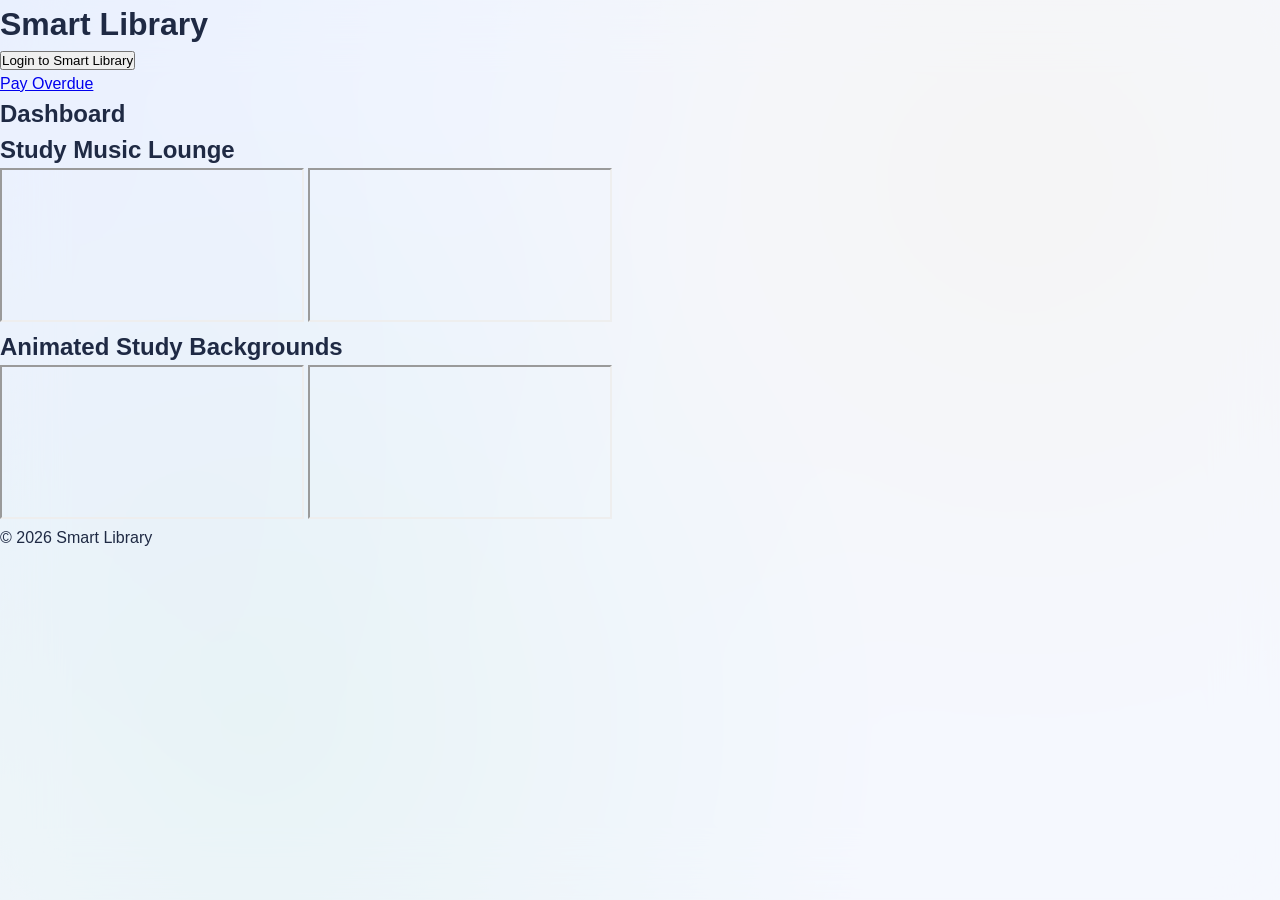
==== commit 371ab6a3: "Update index.html for Smart Library changes" ====
--- a/index.html
+++ b/index.html
@@ -1,1232 +1,40 @@
-<!DOCTYPE html>
-<html lang="en">
-<head>
-  <meta charset="UTF-8" />
-  <meta name="viewport" content="width=device-width, initial-scale=1.0" />
-  <title>ViByte Library Management</title>
-  <link rel="stylesheet" href="styles.css" />
-</head>
-<body>
-  <!-- Theme toggles (CSS-only). Separate buttons for light + dark. -->
-  <input type="radio" name="theme" id="theme-light" class="theme-toggle" checked />
-  <input type="radio" name="theme" id="theme-dark" class="theme-toggle" />
-
-  <!-- Login session toggles (CSS-only auth state after explicit login click). -->
-  <input type="checkbox" id="student-session" class="session-toggle" />
-  <input type="checkbox" id="admin-session" class="session-toggle" />
-
-  <!-- Sidebar toggle (CSS-only) to show/hide the menu on demand. -->
-  <input type="checkbox" id="sidebar-toggle" class="sidebar-toggle" />
-
-  <!-- Theme switch is also available before login for better UX -->
-  <div class="prelogin-theme theme-selector" aria-label="Theme selection before login">
-    <label for="theme-dark" class="theme-btn" title="Dark mode">🌙</label>
-    <label for="theme-light" class="theme-btn" title="Light mode">☀️</label>
-  </div>
-
-  <!-- Main layout wrapper -->
-  <div class="app">
-    <!-- Route anchors for CSS-only navigation -->
-    <span id="route-dashboard" class="route"></span>
-    <span id="route-catalog" class="route"></span>
-    <span id="route-issue" class="route"></span>
-    <span id="route-pod" class="route"></span>
-    <span id="route-events" class="route"></span>
-    <span id="route-history" class="route"></span>
-    <span id="route-admin" class="route"></span>
-    <span id="route-login" class="route"></span>
-    <span id="route-signup" class="route"></span>
-
-    <!-- Sidebar navigation (hidden until login) -->
-    <aside class="sidebar">
-      <div class="brand">
-        <span class="brand-icon">📚</span>
-        <div>
-          <h1>ViByte Library</h1>
-          <p>Student-friendly portal</p>
-        </div>
-      </div>
-
-      <!-- Navigation links use :target for CSS-only page switching -->
-      <nav class="nav">
-        <a href="#route-dashboard" class="nav-link">🏠 Home</a>
-        <a href="#route-catalog" class="nav-link">📚 Book Catalog</a>
-        <a href="#route-issue" class="nav-link">🧾 Issue / Return</a>
-        <a href="#route-pod" class="nav-link">🪑 Pod Booking</a>
-        <a href="#route-events" class="nav-link">🎟️ Events & Study Hub</a>
-        <a href="#route-history" class="nav-link">🧑‍🎓 History / Profile</a>
-        <a href="#route-admin" class="nav-link admin-only admin-nav">🛡️ Admin Controls</a>
-      </nav>
-
-      <div class="sidebar-footer">
-        <a href="index.html" class="nav-link">Log out</a>
-        <p class="hint">Tip: Use the hotbar icons for quick jumps ✨</p>
-      </div>
-    </aside>
-
-    <!-- Content area -->
-    <main class="content">
-      <!-- Top bar with quick actions -->
-      <div class="topbar">
-        <!-- Sidebar toggle button -->
-        <label for="sidebar-toggle" class="icon-btn" title="Toggle sidebar">☰</label>
-
-        <!-- Hotbar icons for faster navigation (like a mini dock) -->
-        <div class="hotbar">
-          <a href="#route-dashboard" title="Dashboard">🏠</a>
-          <a href="#route-catalog" title="Catalog">📖</a>
-          <a href="#route-issue" title="Issue / Return">🧾</a>
-          <a href="#route-pod" title="Pod Booking">🪑</a>
-          <a href="#route-events" title="Events">🎟️</a>
-          <a href="#route-history" title="History">🕒</a>
-          <a href="#route-admin" title="Admin Controls" class="admin-only admin-nav">🛡️</a>
-        </div>
-
-        <!-- Theme buttons (separate icons, hover blur enabled) -->
-        <div class="theme-selector" aria-label="Theme selection">
-          <label for="theme-dark" class="theme-btn" title="Dark mode">🌙</label>
-          <label for="theme-light" class="theme-btn" title="Light mode">☀️</label>
-        </div>
-      </div>
-
-      <!-- Login page (default view) -->
-      <section id="login" class="page active login-page">
-        <div class="login-shell">
-          <div class="login-shell-top">
-            <div class="login-brand">
-              <span class="logo-soft">Vi</span><strong>Byte</strong>
-            </div>
-            <a href="#route-signup" class="btn ghost login-signup">Sign Up</a>
-          </div>
-
-          <div class="login-shell-body">
-            <div class="login-left">
-              <header class="page-header">
-                <h2>Welcome Back 👋</h2>
-                <p>Log in to unlock your personalized library experience.</p>
-              </header>
-
-              <div class="grid two">
-                <article class="card">
-                  <h3>Student Login</h3>
-                  <p>Access your issued books, due dates, and history.</p>
-                  <form class="form login-form" id="student-login-form">
-                    <!-- Student login form (HTML validation handles wrong credentials). -->
-                    <label>
-                      Student ID
-                      <input
-                        type="text"
-                        name="student-id"
-                        autocomplete="off"
-                        autocapitalize="off"
-                        spellcheck="false"
-                        placeholder="STU2024"
-                        pattern="STU2024"
-                        title="Use Student ID: STU2024"
-                        required
-                      />
-                    </label>
-                    <label>
-                      Password
-                      <input
-                        type="password"
-                        name="student-password"
-                        autocomplete="new-password"
-                        autocapitalize="off"
-                        spellcheck="false"
-                        placeholder="Read@2024"
-                        pattern="Read@2024"
-                        title="Use Password: Read@2024"
-                        required
-                      />
-                    </label>
-                    <p class="login-hint">Student demo: <strong>STU2024</strong> / <strong>Read@2024</strong></p>
-                    <input type="checkbox" id="student-attempt" class="attempt-toggle" />
-                    <p class="login-error">Wrong credentials. Please use the demo login above.</p>
-                    <label for="student-attempt" class="btn primary login-attempt">Login as Student</label>
-                    <label for="student-session" class="btn ghost login-arm">Enable Student Session</label>
-                    <a href="#route-dashboard" class="btn primary login-link">Enter Dashboard</a>
-                  </form>
-                </article>
-
-                <article class="card highlight">
-                  <h3>Admin Login</h3>
-                  <p>Manage fines, book status, and issue approvals.</p>
-                  <p class="sub">Demo credentials: <strong>ADMIN001</strong> / <strong>Lib@2024</strong></p>
-                  <form class="form login-form" id="admin-login-form">
-                    <label>
-                      Admin ID
-                      <input
-                        type="text"
-                        name="admin-id"
-                        autocomplete="off"
-                        autocapitalize="off"
-                        spellcheck="false"
-                        placeholder="ADMIN001"
-                        pattern="ADMIN001"
-                        title="Use Admin ID: ADMIN001"
-                        required
-                      />
-                    </label>
-                    <label>
-                      Password
-                      <input
-                        type="password"
-                        name="admin-password"
-                        autocomplete="new-password"
-                        autocapitalize="off"
-                        spellcheck="false"
-                        placeholder="Lib@2024"
-                        pattern="Lib@2024"
-                        title="Use Password: Lib@2024"
-                        required
-                      />
-                    </label>
-                    <p class="login-hint">Admin demo: <strong>ADMIN001</strong> / <strong>Lib@2024</strong></p>
-                    <input type="checkbox" id="admin-attempt" class="attempt-toggle" />
-                    <p class="login-error">Access denied. Double-check the admin credentials.</p>
-                    <label for="admin-attempt" class="btn accent login-attempt">Login as Admin</label>
-                    <label for="admin-session" class="btn ghost login-arm">Enable Admin Session</label>
-                    <a href="#route-dashboard" class="btn accent login-link">Enter Dashboard</a>
-                  </form>
-                  <div class="admin-permissions">
-                    <h4>Admin Special Permissions</h4>
-                    <ul>
-                      <li>Add or waive fines</li>
-                      <li>Mark book as lost/damaged</li>
-                      <li>Override due dates</li>
-                      <li>Approve manual issue/return</li>
-                    </ul>
-                  </div>
-                </article>
-              </div>
-            </div>
-
-            <aside class="login-visual card">
-              <h3>ViByte Access Hub</h3>
-              <p>One clean space for students and admins to manage everything in the library.</p>
-              <img
-                src="data:image/svg+xml;utf8,%3Csvg%20xmlns%3D%27http%3A//www.w3.org/2000/svg%27%20width%3D%27900%27%20height%3D%27600%27%20viewBox%3D%270%200%20900%20600%27%3E%3Cdefs%3E%3ClinearGradient%20id%3D%27bg%27%20x1%3D%270%27%20y1%3D%270%27%20x2%3D%271%27%20y2%3D%271%27%3E%3Cstop%20stop-color%3D%27%230d1a35%27/%3E%3Cstop%20offset%3D%271%27%20stop-color%3D%27%232d5ca8%27/%3E%3C/linearGradient%3E%3C/defs%3E%3Crect%20width%3D%27900%27%20height%3D%27600%27%20fill%3D%27url(%23bg)%27/%3E%3Crect%20x%3D%2750%27%20y%3D%2780%27%20width%3D%27310%27%20height%3D%27440%27%20rx%3D%2718%27%20fill%3D%27%23172d56%27/%3E%3Crect%20x%3D%27390%27%20y%3D%2780%27%20width%3D%27460%27%20height%3D%27440%27%20rx%3D%2722%27%20fill%3D%27%23f4f8ff%27%20opacity%3D%270.92%27/%3E%3Ccircle%20cx%3D%27580%27%20cy%3D%27225%27%20r%3D%2760%27%20fill%3D%27%23e4b08e%27/%3E%3Crect%20x%3D%27508%27%20y%3D%27288%27%20width%3D%27145%27%20height%3D%27165%27%20rx%3D%2745%27%20fill%3D%27%23203967%27/%3E%3Crect%20x%3D%27486%27%20y%3D%27335%27%20width%3D%27188%27%20height%3D%27100%27%20rx%3D%2738%27%20fill%3D%27%23284578%27/%3E%3Cpath%20d%3D%27M544%20203%20q35-50%2090-20%27%20stroke%3D%27%231a2f58%27%20stroke-width%3D%2714%27%20fill%3D%27none%27%20stroke-linecap%3D%27round%27/%3E%3Crect%20x%3D%27452%27%20y%3D%27462%27%20width%3D%27265%27%20height%3D%2722%27%20rx%3D%2711%27%20fill%3D%27%232f74ff%27/%3E%3Crect%20x%3D%27445%27%20y%3D%27492%27%20width%3D%27210%27%20height%3D%2719%27%20rx%3D%279.5%27%20fill%3D%27%231aa67a%27/%3E%3Ctext%20x%3D%27205%27%20y%3D%27185%27%20font-size%3D%2738%27%20text-anchor%3D%27middle%27%20fill%3D%27%23c6d9ff%27%20font-family%3D%27Segoe%20UI%2CArial%27%3EViByte%3C/text%3E%3Ctext%20x%3D%27205%27%20y%3D%27250%27%20font-size%3D%2722%27%20text-anchor%3D%27middle%27%20fill%3D%27%2397b2ea%27%20font-family%3D%27Segoe%20UI%2CArial%27%3ELibrary%20Portal%3C/text%3E%3Crect%20x%3D%2795%27%20y%3D%27320%27%20width%3D%27220%27%20height%3D%2738%27%20rx%3D%2714%27%20fill%3D%27%232f74ff%27%20opacity%3D%270.8%27/%3E%3Crect%20x%3D%2795%27%20y%3D%27370%27%20width%3D%27175%27%20height%3D%2738%27%20rx%3D%2714%27%20fill%3D%27%231aa67a%27%20opacity%3D%270.85%27/%3E%3C/svg%3E"
-                alt="Man reading with books in the ViByte portal"
-                loading="lazy"
-              />
-              <div class="pill-list">
-                <span class="pill">📚 Catalog Search</span>
-                <span class="pill">🧾 Issue / Return</span>
-                <span class="pill">💳 Fine Payment</span>
-              </div>
-              <div class="login-metrics">
-                <div><strong>20+</strong><span>Book Categories</span></div>
-                <div><strong>24/7</strong><span>Portal Access</span></div>
-                <div><strong>2 Min</strong><span>Quick Issue Flow</span></div>
-              </div>
-            </aside>
-          </div>
-
-          <div class="card spotlight">
-            <h3>Why students love this portal ❤️</h3>
-            <ul class="list">
-              <li>Smart reminders for due dates <span>Never miss a deadline</span></li>
-              <li>One-tap issue requests <span>Faster than the queue</span></li>
-              <li>Premium reading mood <span>Light/dark themes</span></li>
-            </ul>
-          </div>
-        </div>
-      
-      </section>
-
-      <!-- Sign up page (CSS-only mock flow) -->
-      <section id="signup" class="page login-page">
-        <div class="login-shell">
-          <div class="login-shell-top">
-            <div class="login-brand">
-              <span class="logo-soft">Vi</span><strong>Byte</strong>
-            </div>
-            <a href="#route-login" class="btn ghost login-signup">Back to Login</a>
-          </div>
-
-          <div class="grid two">
-            <article class="card">
-              <h3>Create Student Account</h3>
-              <form class="form">
-                <label>Full Name <input type="text" placeholder="Aarav Mehta" autocomplete="off" /></label>
-                <label>Email <input type="email" placeholder="student@college.edu" autocomplete="off" /></label>
-                <label>Student ID <input type="text" placeholder="STU2025" autocomplete="off" /></label>
-                <label>Password <input type="password" placeholder="Create password" autocomplete="new-password" /></label>
-              </form>
-              <a href="#route-login" class="btn primary">Create Account</a>
-            </article>
-
-            <article class="card highlight">
-              <h3>Why Sign Up?</h3>
-              <ul class="list">
-                <li>Book issue & return tracking <span>Realtime status</span></li>
-                <li>Overdue payment alerts <span>Never miss deadlines</span></li>
-                <li>Premium dashboard insights <span>Study smarter</span></li>
-              </ul>
-              <img
-                src="data:image/svg+xml;utf8,%3Csvg%20xmlns%3D%27http%3A//www.w3.org/2000/svg%27%20width%3D%27900%27%20height%3D%27600%27%20viewBox%3D%270%200%20900%20600%27%3E%3Cdefs%3E%3ClinearGradient%20id%3D%27bg%27%20x1%3D%270%27%20y1%3D%270%27%20x2%3D%271%27%20y2%3D%271%27%3E%3Cstop%20stop-color%3D%27%230f2143%27/%3E%3Cstop%20offset%3D%271%27%20stop-color%3D%27%23356ec5%27/%3E%3C/linearGradient%3E%3C/defs%3E%3Crect%20width%3D%27900%27%20height%3D%27600%27%20fill%3D%27url(%23bg)%27/%3E%3Crect%20x%3D%2758%27%20y%3D%2772%27%20width%3D%27784%27%20height%3D%27458%27%20rx%3D%2724%27%20fill%3D%27%23ffffff%27%20opacity%3D%270.9%27/%3E%3Ccircle%20cx%3D%27275%27%20cy%3D%27220%27%20r%3D%2768%27%20fill%3D%27%23e8b290%27/%3E%3Crect%20x%3D%27192%27%20y%3D%27288%27%20width%3D%27166%27%20height%3D%27172%27%20rx%3D%2748%27%20fill%3D%27%23213f74%27/%3E%3Crect%20x%3D%27178%27%20y%3D%27338%27%20width%3D%27195%27%20height%3D%2790%27%20rx%3D%2738%27%20fill%3D%27%232b4d88%27/%3E%3Cpath%20d%3D%27M228%20204%20q44-46%2098-10%27%20stroke%3D%27%23192f59%27%20stroke-width%3D%2714%27%20stroke-linecap%3D%27round%27%20fill%3D%27none%27/%3E%3Crect%20x%3D%27490%27%20y%3D%27182%27%20width%3D%27270%27%20height%3D%2724%27%20rx%3D%2712%27%20fill%3D%27%232f74ff%27/%3E%3Crect%20x%3D%27490%27%20y%3D%27226%27%20width%3D%27220%27%20height%3D%2720%27%20rx%3D%2710%27%20fill%3D%27%234d84ff%27/%3E%3Crect%20x%3D%27490%27%20y%3D%27265%27%20width%3D%27188%27%20height%3D%2720%27%20rx%3D%2710%27%20fill%3D%27%231aa67a%27/%3E%3Crect%20x%3D%27490%27%20y%3D%27308%27%20width%3D%27235%27%20height%3D%2718%27%20rx%3D%279%27%20fill%3D%27%2394a3c8%27/%3E%3Crect%20x%3D%27490%27%20y%3D%27341%27%20width%3D%27200%27%20height%3D%2718%27%20rx%3D%279%27%20fill%3D%27%2394a3c8%27/%3E%3Ctext%20x%3D%27490%27%20y%3D%27425%27%20font-size%3D%2736%27%20fill%3D%27%23213963%27%20font-family%3D%27Segoe%20UI%2CArial%27%3EWelcome%20to%20ViByte%3C/text%3E%3C/svg%3E"
-                alt="Male student profile card in ViByte"
-                loading="lazy"
-                class="signup-visual"
-              />
-            </article>
-          </div>
-        </div>
-      </section>
-
-      <!-- Dashboard page -->
-      <section id="dashboard" class="page">
-        <header class="page-header">
-          <h2>Dashboard Overview</h2>
-          <p>Quick glance at your library activity and reminders.</p>
-        </header>
-
-        <div class="grid four">
-          <article class="card">
-            <span class="icon">📘</span>
-            <h3>Total Books</h3>
-            <p class="value">20</p>
-          </article>
-          <article class="card">
-            <span class="icon">✅</span>
-            <h3>Books Issued</h3>
-            <p class="value">3</p>
-          </article>
-          <article class="card">
-            <span class="icon">⏰</span>
-            <h3>Due Reminder</h3>
-            <p class="value">2 days left</p>
-            <p class="sub">Return “Clean Code” by 12 Oct</p>
-          </article>
-          <article class="card">
-            <span class="icon">🆕</span>
-            <h3>Recently Issued</h3>
-            <p class="sub">Design Patterns, AI Basics</p>
-          </article>
-        </div>
-
-        <div class="grid two">
-          <article class="card">
-            <h3>Upcoming Returns</h3>
-            <ul class="list">
-              <li>Clean Code <span>12 Oct</span></li>
-              <li>Data Structures <span>18 Oct</span></li>
-            </ul>
-          </article>
-          <article class="card">
-            <h3>Announcements</h3>
-            <p>📣 Library will be open until 8 PM during exam week.</p>
-            <p>✨ New arrivals in AI & ML section.</p>
-          </article>
-        </div>
-
-        <!-- Extra "wow" features to make the dashboard feel alive -->
-        <div class="grid three">
-          <article class="card spotlight">
-            <h3>Innovation: Smart Shelf Radar</h3>
-            <p>Shows trending shelves so you discover popular books first.</p>
-          </article>
-          <article class="card spotlight">
-            <h3>Innovation: Focus Mode</h3>
-            <p>One-tap distraction-free reading recommendations.</p>
-          </article>
-          <article class="card spotlight">
-            <h3>Innovation: Study Buddy Picks</h3>
-            <p>Suggested books based on your course and semester.</p>
-          </article>
-        </div>
-
-        <!-- Room/PC bookings, memberships, and feedback live here -->
-        <div class="grid three">
-          <article class="card">
-            <h3>Quiet Zone Heatmap</h3>
-            <p>Find peaceful seats based on live noise trends (demo).</p>
-            <div class="pill-list">
-              <span class="pill">Block A: Silent ✅</span>
-              <span class="pill">Block B: Low chatter 💤</span>
-              <span class="pill">Block C: Group study 🎧</span>
-              <span class="pill">Block D: Active zone ⚡</span>
-            </div>
-          </article>
-          <article class="card">
-            <h3>Smart Locker Pickup</h3>
-            <p>Reserve a book and collect it from 24/7 smart lockers.</p>
-            <button class="btn ghost">Reserve Locker</button>
-          </article>
-          <article class="card">
-            <h3>Reading Streaks</h3>
-            <p>🔥 You’re on a 5-day streak. Keep it alive!</p>
-            <div class="streak-bar">
-              <span>Mon</span><span>Tue</span><span>Wed</span><span>Thu</span><span>Fri</span>
-            </div>
-          </article>
-        </div>
-
-
-        <div class="grid three">
-
-          <article class="card">
-            <h3>Library Computer Booking</h3>
-            <p>Reserve high-performance PCs for assignments.</p>
-            <form class="form">
-              <label>
-                Computer Zone
-                <select>
-                  <option>Design Lab</option>
-                  <option>Programming Hub</option>
-                  <option>Data Science Bay</option>
-                </select>
-              </label>
-              <label>
-                Slot Duration
-                <select>
-                  <option>30 minutes</option>
-                  <option>1 hour</option>
-                  <option>2 hours</option>
-                </select>
-              </label>
-              <button class="btn accent" type="button">Reserve PC</button>
-            </form>
-          </article>
-
-          <article class="card">
-            <h3>Membership Options</h3>
-            <p>Upgrade for premium perks and extended access.</p>
-            <div class="membership">
-              <div class="membership-tier">
-                <strong>Basic</strong>
-                <span>Free</span>
-                <p>2 books, 7-day issue</p>
-              </div>
-              <div class="membership-tier highlight">
-                <strong>Plus</strong>
-                <span>₹199 / semester</span>
-                <p>5 books, 14-day issue</p>
-              </div>
-              <div class="membership-tier">
-                <strong>Elite</strong>
-                <span>₹349 / semester</span>
-                <p>8 books, priority rooms</p>
-              </div>
-            </div>
-            <button class="btn ghost" type="button">Upgrade Membership</button>
-          </article>
-        </div>
-
-        <div class="grid two">
-          <article class="card">
-            <h3>Feedback Lounge</h3>
-            <p>Tell us what you love or what we can improve.</p>
-            <form class="form">
-              <label>
-                Rate the experience
-                <select>
-                  <option>⭐⭐⭐⭐⭐ Amazing</option>
-                  <option>⭐⭐⭐⭐ Great</option>
-                  <option>⭐⭐⭐ Good</option>
-                  <option>⭐⭐ Needs work</option>
-                </select>
-              </label>
-              <label>
-                Your feedback
-                <textarea rows="4" placeholder="Share your thoughts..."></textarea>
-              </label>
-              <button class="btn primary">Send Feedback</button>
-            </form>
-          </article>
-          <article class="card">
-            <h3>Fun Corner 🎉</h3>
-            <p>Quick boosts to keep you motivated.</p>
-            <ul class="list">
-              <li>Daily quiz <span>Win badges</span></li>
-              <li>Reading mood picker <span>Calm / Energetic</span></li>
-              <li>Book swap wall <span>Trade with peers</span></li>
-            </ul>
-            <button class="btn ghost">Join Today</button>
-          </article>
-        </div>
-
-        <div class="grid two">
-          <article class="card">
-            <h3>Study Music Lounge 🎧</h3>
-            <p>Play focused playlists while reading or coding.</p>
-            <div class="pill-list">
-              <a class="pill" href="https://www.youtube.com/watch?v=jfKfPfyJRdk" target="_blank" rel="noopener">Lo-fi Focus</a>
-              <a class="pill" href="https://www.youtube.com/watch?v=DWcJFNfaw9c" target="_blank" rel="noopener">Deep Work Beats</a>
-              <a class="pill" href="https://www.youtube.com/watch?v=5qap5aO4i9A" target="_blank" rel="noopener">Calm Night Study</a>
-            </div>
-          </article>
-          <article class="card">
-            <h3>Animated Study Backgrounds</h3>
-            <p>Choose a visual mood while you study.</p>
-            <div class="video-strip">
-              <iframe src="https://www.youtube.com/embed/jfKfPfyJRdk" title="Lofi live study" loading="lazy" allow="accelerometer; autoplay; clipboard-write; encrypted-media; gyroscope; picture-in-picture; web-share" referrerpolicy="strict-origin-when-cross-origin" allowfullscreen></iframe>
-              <iframe src="https://www.youtube.com/embed/DWcJFNfaw9c" title="Deep work coding ambience" loading="lazy" allow="accelerometer; autoplay; clipboard-write; encrypted-media; gyroscope; picture-in-picture; web-share" referrerpolicy="strict-origin-when-cross-origin" allowfullscreen></iframe>
-            </div>
-          </article>
-        </div>
-      </section>
-
-      <!-- Book catalog page -->
-      <section id="catalog" class="page">
-        <header class="page-header">
-          <h2>Book Catalog</h2>
-          <p>Search by name, author, category, or availability.</p>
-        </header>
-
-        <div class="card search-card">
-          <div class="search-grid">
-            <label>
-              Book Name
-              <input type="text" placeholder="Search by title" />
-            </label>
-            <label>
-              Author
-              <input type="text" placeholder="Search by author" />
-            </label>
-            <label>
-              Category
-              <input type="text" placeholder="CS, Fiction, History" />
-            </label>
-            <label>
-              Availability
-              <select>
-                <option>All</option>
-                <option>Available</option>
-                <option>Issued</option>
-              </select>
-            </label>
-          </div>
-          <button class="btn primary">Smart Search 🔍</button>
-        </div>
-
-        <div class="card genre-panel">
-          <h3>Popular Genres</h3>
-          <div class="pill-list">
-            <span class="pill">Computer Science</span>
-            <span class="pill">Artificial Intelligence</span>
-            <span class="pill">Business</span>
-            <span class="pill">Design</span>
-            <span class="pill">Fiction</span>
-            <span class="pill">History</span>
-            <span class="pill">Psychology</span>
-            <span class="pill">Renewable Energy</span>
-            <span class="pill">Biographies</span>
-            <span class="pill">Self-Help</span>
-            <span class="pill">Finance</span>
-            <span class="pill">Philosophy</span>
-          </div>
-        </div>
-
-
-        <div class="grid two">
-          <article class="card">
-            <h3>Popular Books Tab</h3>
-            <p class="sub">Most issued this week in ViByte.</p>
-            <ul class="list">
-              <li>Clean Code <span>126 issues</span></li>
-              <li>Atomic Habits <span>112 issues</span></li>
-              <li>Design Patterns <span>95 issues</span></li>
-              <li>Deep Work <span>83 issues</span></li>
-            </ul>
-          </article>
-          <article class="card highlight">
-            <h3>Recommendations Tab</h3>
-            <p class="sub">Tailored suggestions based on your recent reads.</p>
-            <ul class="list">
-              <li>Refactoring <span>Because you liked Clean Code</span></li>
-              <li>Cracking the PM Interview <span>Career prep</span></li>
-              <li>Thinking, Fast and Slow <span>Behavioral insights</span></li>
-              <li>Hands-On ML <span>AI track continuation</span></li>
-            </ul>
-          </article>
-        </div>
-
-                <div class="grid three">
-          <article class="card book-card">
-            <img class="book-cover" src="data:image/svg+xml;utf8,%3Csvg%20xmlns%3D%22http%3A%2F%2Fwww.w3.org%2F2000%2Fsvg%22%20width%3D%22420%22%20height%3D%22600%22%20viewBox%3D%220%200%20420%20600%22%3E%3Cdefs%3E%3ClinearGradient%20id%3D%22g%22%20x1%3D%220%22%20y1%3D%220%22%20x2%3D%221%22%20y2%3D%221%22%3E%3Cstop%20stop-color%3D%22%23112347%22%2F%3E%3Cstop%20offset%3D%221%22%20stop-color%3D%22%231f5ed6%22%2F%3E%3C%2FlinearGradient%3E%3C%2Fdefs%3E%3Crect%20width%3D%22420%22%20height%3D%22600%22%20fill%3D%22url%28%23g%29%22%2F%3E%3Crect%20x%3D%2226%22%20y%3D%2230%22%20width%3D%22368%22%20height%3D%22540%22%20rx%3D%2218%22%20fill%3D%22%2309152d%22%20stroke%3D%22%234f8cff%22%2F%3E%3Ctext%20x%3D%22210%22%20y%3D%22150%22%20font-size%3D%2226%22%20text-anchor%3D%22middle%22%20fill%3D%22%23dbe7ff%22%20font-family%3D%22Segoe%20UI%2CArial%22%3EViByte%20Picks%3C%2Ftext%3E%3Ctext%20x%3D%22210%22%20y%3D%22285%22%20font-size%3D%2238%22%20text-anchor%3D%22middle%22%20fill%3D%22%23ffffff%22%20font-family%3D%22Segoe%20UI%2CArial%22%20font-weight%3D%22700%22%3EClean%20Code%3C%2Ftext%3E%3Ctext%20x%3D%22210%22%20y%3D%22345%22%20font-size%3D%2220%22%20text-anchor%3D%22middle%22%20fill%3D%22%239fbfff%22%20font-family%3D%22Segoe%20UI%2CArial%22%3ELibrary%20Edition%3C%2Ftext%3E%3Crect%20x%3D%2282%22%20y%3D%22430%22%20width%3D%22256%22%20height%3D%2224%22%20rx%3D%2212%22%20fill%3D%22%231aa67a%22%2F%3E%3Crect%20x%3D%22108%22%20y%3D%22468%22%20width%3D%22204%22%20height%3D%2218%22%20rx%3D%229%22%20fill%3D%22%232f74ff%22%2F%3E%3C%2Fsvg%3E" alt="Clean Code cover" loading="lazy" />
-            <h3>Clean Code</h3>
-            <p>Author: Robert C. Martin</p>
-            <p class="status available">Available</p>
-            <button class="btn ghost">Issue</button>
-          </article>
-          <article class="card book-card">
-            <img class="book-cover" src="data:image/svg+xml;utf8,%3Csvg%20xmlns%3D%22http%3A%2F%2Fwww.w3.org%2F2000%2Fsvg%22%20width%3D%22420%22%20height%3D%22600%22%20viewBox%3D%220%200%20420%20600%22%3E%3Cdefs%3E%3ClinearGradient%20id%3D%22g%22%20x1%3D%220%22%20y1%3D%220%22%20x2%3D%221%22%20y2%3D%221%22%3E%3Cstop%20stop-color%3D%22%23112347%22%2F%3E%3Cstop%20offset%3D%221%22%20stop-color%3D%22%231f5ed6%22%2F%3E%3C%2FlinearGradient%3E%3C%2Fdefs%3E%3Crect%20width%3D%22420%22%20height%3D%22600%22%20fill%3D%22url%28%23g%29%22%2F%3E%3Crect%20x%3D%2226%22%20y%3D%2230%22%20width%3D%22368%22%20height%3D%22540%22%20rx%3D%2218%22%20fill%3D%22%2309152d%22%20stroke%3D%22%234f8cff%22%2F%3E%3Ctext%20x%3D%22210%22%20y%3D%22150%22%20font-size%3D%2226%22%20text-anchor%3D%22middle%22%20fill%3D%22%23dbe7ff%22%20font-family%3D%22Segoe%20UI%2CArial%22%3EViByte%20Picks%3C%2Ftext%3E%3Ctext%20x%3D%22210%22%20y%3D%22285%22%20font-size%3D%2238%22%20text-anchor%3D%22middle%22%20fill%3D%22%23ffffff%22%20font-family%3D%22Segoe%20UI%2CArial%22%20font-weight%3D%22700%22%3EDesign%20Patterns%3C%2Ftext%3E%3Ctext%20x%3D%22210%22%20y%3D%22345%22%20font-size%3D%2220%22%20text-anchor%3D%22middle%22%20fill%3D%22%239fbfff%22%20font-family%3D%22Segoe%20UI%2CArial%22%3ELibrary%20Edition%3C%2Ftext%3E%3Crect%20x%3D%2282%22%20y%3D%22430%22%20width%3D%22256%22%20height%3D%2224%22%20rx%3D%2212%22%20fill%3D%22%231aa67a%22%2F%3E%3Crect%20x%3D%22108%22%20y%3D%22468%22%20width%3D%22204%22%20height%3D%2218%22%20rx%3D%229%22%20fill%3D%22%232f74ff%22%2F%3E%3C%2Fsvg%3E" alt="Design Patterns cover" loading="lazy" />
-            <h3>Design Patterns</h3>
-            <p>Author: Erich Gamma</p>
-            <p class="status issued">Issued</p>
-            <button class="btn ghost" disabled>Issue</button>
-          </article>
-          <article class="card book-card">
-            <img class="book-cover" src="data:image/svg+xml;utf8,%3Csvg%20xmlns%3D%22http%3A%2F%2Fwww.w3.org%2F2000%2Fsvg%22%20width%3D%22420%22%20height%3D%22600%22%20viewBox%3D%220%200%20420%20600%22%3E%3Cdefs%3E%3ClinearGradient%20id%3D%22g%22%20x1%3D%220%22%20y1%3D%220%22%20x2%3D%221%22%20y2%3D%221%22%3E%3Cstop%20stop-color%3D%22%23112347%22%2F%3E%3Cstop%20offset%3D%221%22%20stop-color%3D%22%231f5ed6%22%2F%3E%3C%2FlinearGradient%3E%3C%2Fdefs%3E%3Crect%20width%3D%22420%22%20height%3D%22600%22%20fill%3D%22url%28%23g%29%22%2F%3E%3Crect%20x%3D%2226%22%20y%3D%2230%22%20width%3D%22368%22%20height%3D%22540%22%20rx%3D%2218%22%20fill%3D%22%2309152d%22%20stroke%3D%22%234f8cff%22%2F%3E%3Ctext%20x%3D%22210%22%20y%3D%22150%22%20font-size%3D%2226%22%20text-anchor%3D%22middle%22%20fill%3D%22%23dbe7ff%22%20font-family%3D%22Segoe%20UI%2CArial%22%3EViByte%20Picks%3C%2Ftext%3E%3Ctext%20x%3D%22210%22%20y%3D%22285%22%20font-size%3D%2238%22%20text-anchor%3D%22middle%22%20fill%3D%22%23ffffff%22%20font-family%3D%22Segoe%20UI%2CArial%22%20font-weight%3D%22700%22%3EAI%20Basics%3C%2Ftext%3E%3Ctext%20x%3D%22210%22%20y%3D%22345%22%20font-size%3D%2220%22%20text-anchor%3D%22middle%22%20fill%3D%22%239fbfff%22%20font-family%3D%22Segoe%20UI%2CArial%22%3ELibrary%20Edition%3C%2Ftext%3E%3Crect%20x%3D%2282%22%20y%3D%22430%22%20width%3D%22256%22%20height%3D%2224%22%20rx%3D%2212%22%20fill%3D%22%231aa67a%22%2F%3E%3Crect%20x%3D%22108%22%20y%3D%22468%22%20width%3D%22204%22%20height%3D%2218%22%20rx%3D%229%22%20fill%3D%22%232f74ff%22%2F%3E%3C%2Fsvg%3E" alt="AI Basics cover" loading="lazy" />
-            <h3>AI Basics</h3>
-            <p>Author: Tom Mitchell</p>
-            <p class="status available">Available</p>
-            <button class="btn ghost">Issue</button>
-          </article>
-          <article class="card book-card">
-            <img class="book-cover" src="data:image/svg+xml;utf8,%3Csvg%20xmlns%3D%22http%3A%2F%2Fwww.w3.org%2F2000%2Fsvg%22%20width%3D%22420%22%20height%3D%22600%22%20viewBox%3D%220%200%20420%20600%22%3E%3Cdefs%3E%3ClinearGradient%20id%3D%22g%22%20x1%3D%220%22%20y1%3D%220%22%20x2%3D%221%22%20y2%3D%221%22%3E%3Cstop%20stop-color%3D%22%23112347%22%2F%3E%3Cstop%20offset%3D%221%22%20stop-color%3D%22%231f5ed6%22%2F%3E%3C%2FlinearGradient%3E%3C%2Fdefs%3E%3Crect%20width%3D%22420%22%20height%3D%22600%22%20fill%3D%22url%28%23g%29%22%2F%3E%3Crect%20x%3D%2226%22%20y%3D%2230%22%20width%3D%22368%22%20height%3D%22540%22%20rx%3D%2218%22%20fill%3D%22%2309152d%22%20stroke%3D%22%234f8cff%22%2F%3E%3Ctext%20x%3D%22210%22%20y%3D%22150%22%20font-size%3D%2226%22%20text-anchor%3D%22middle%22%20fill%3D%22%23dbe7ff%22%20font-family%3D%22Segoe%20UI%2CArial%22%3EViByte%20Picks%3C%2Ftext%3E%3Ctext%20x%3D%22210%22%20y%3D%22285%22%20font-size%3D%2238%22%20text-anchor%3D%22middle%22%20fill%3D%22%23ffffff%22%20font-family%3D%22Segoe%20UI%2CArial%22%20font-weight%3D%22700%22%3EData%20Structures%3C%2Ftext%3E%3Ctext%20x%3D%22210%22%20y%3D%22345%22%20font-size%3D%2220%22%20text-anchor%3D%22middle%22%20fill%3D%22%239fbfff%22%20font-family%3D%22Segoe%20UI%2CArial%22%3ELibrary%20Edition%3C%2Ftext%3E%3Crect%20x%3D%2282%22%20y%3D%22430%22%20width%3D%22256%22%20height%3D%2224%22%20rx%3D%2212%22%20fill%3D%22%231aa67a%22%2F%3E%3Crect%20x%3D%22108%22%20y%3D%22468%22%20width%3D%22204%22%20height%3D%2218%22%20rx%3D%229%22%20fill%3D%22%232f74ff%22%2F%3E%3C%2Fsvg%3E" alt="Data Structures cover" loading="lazy" />
-            <h3>Data Structures</h3>
-            <p>Author: Seymour Lipschutz</p>
-            <p class="status available">Available</p>
-            <button class="btn ghost">Issue</button>
-          </article>
-          <article class="card book-card">
-            <img class="book-cover" src="data:image/svg+xml;utf8,%3Csvg%20xmlns%3D%22http%3A%2F%2Fwww.w3.org%2F2000%2Fsvg%22%20width%3D%22420%22%20height%3D%22600%22%20viewBox%3D%220%200%20420%20600%22%3E%3Cdefs%3E%3ClinearGradient%20id%3D%22g%22%20x1%3D%220%22%20y1%3D%220%22%20x2%3D%221%22%20y2%3D%221%22%3E%3Cstop%20stop-color%3D%22%23112347%22%2F%3E%3Cstop%20offset%3D%221%22%20stop-color%3D%22%231f5ed6%22%2F%3E%3C%2FlinearGradient%3E%3C%2Fdefs%3E%3Crect%20width%3D%22420%22%20height%3D%22600%22%20fill%3D%22url%28%23g%29%22%2F%3E%3Crect%20x%3D%2226%22%20y%3D%2230%22%20width%3D%22368%22%20height%3D%22540%22%20rx%3D%2218%22%20fill%3D%22%2309152d%22%20stroke%3D%22%234f8cff%22%2F%3E%3Ctext%20x%3D%22210%22%20y%3D%22150%22%20font-size%3D%2226%22%20text-anchor%3D%22middle%22%20fill%3D%22%23dbe7ff%22%20font-family%3D%22Segoe%20UI%2CArial%22%3EViByte%20Picks%3C%2Ftext%3E%3Ctext%20x%3D%22210%22%20y%3D%22285%22%20font-size%3D%2238%22%20text-anchor%3D%22middle%22%20fill%3D%22%23ffffff%22%20font-family%3D%22Segoe%20UI%2CArial%22%20font-weight%3D%22700%22%3EDatabase%20Systems%3C%2Ftext%3E%3Ctext%20x%3D%22210%22%20y%3D%22345%22%20font-size%3D%2220%22%20text-anchor%3D%22middle%22%20fill%3D%22%239fbfff%22%20font-family%3D%22Segoe%20UI%2CArial%22%3ELibrary%20Edition%3C%2Ftext%3E%3Crect%20x%3D%2282%22%20y%3D%22430%22%20width%3D%22256%22%20height%3D%2224%22%20rx%3D%2212%22%20fill%3D%22%231aa67a%22%2F%3E%3Crect%20x%3D%22108%22%20y%3D%22468%22%20width%3D%22204%22%20height%3D%2218%22%20rx%3D%229%22%20fill%3D%22%232f74ff%22%2F%3E%3C%2Fsvg%3E" alt="Database Systems cover" loading="lazy" />
-            <h3>Database Systems</h3>
-            <p>Author: Raghu Ramakrishnan</p>
-            <p class="status issued">Issued</p>
-            <button class="btn ghost" disabled>Issue</button>
-          </article>
-          <article class="card book-card">
-            <img class="book-cover" src="data:image/svg+xml;utf8,%3Csvg%20xmlns%3D%22http%3A%2F%2Fwww.w3.org%2F2000%2Fsvg%22%20width%3D%22420%22%20height%3D%22600%22%20viewBox%3D%220%200%20420%20600%22%3E%3Cdefs%3E%3ClinearGradient%20id%3D%22g%22%20x1%3D%220%22%20y1%3D%220%22%20x2%3D%221%22%20y2%3D%221%22%3E%3Cstop%20stop-color%3D%22%23112347%22%2F%3E%3Cstop%20offset%3D%221%22%20stop-color%3D%22%231f5ed6%22%2F%3E%3C%2FlinearGradient%3E%3C%2Fdefs%3E%3Crect%20width%3D%22420%22%20height%3D%22600%22%20fill%3D%22url%28%23g%29%22%2F%3E%3Crect%20x%3D%2226%22%20y%3D%2230%22%20width%3D%22368%22%20height%3D%22540%22%20rx%3D%2218%22%20fill%3D%22%2309152d%22%20stroke%3D%22%234f8cff%22%2F%3E%3Ctext%20x%3D%22210%22%20y%3D%22150%22%20font-size%3D%2226%22%20text-anchor%3D%22middle%22%20fill%3D%22%23dbe7ff%22%20font-family%3D%22Segoe%20UI%2CArial%22%3EViByte%20Picks%3C%2Ftext%3E%3Ctext%20x%3D%22210%22%20y%3D%22285%22%20font-size%3D%2238%22%20text-anchor%3D%22middle%22%20fill%3D%22%23ffffff%22%20font-family%3D%22Segoe%20UI%2CArial%22%20font-weight%3D%22700%22%3EOperating%20Systems%3C%2Ftext%3E%3Ctext%20x%3D%22210%22%20y%3D%22345%22%20font-size%3D%2220%22%20text-anchor%3D%22middle%22%20fill%3D%22%239fbfff%22%20font-family%3D%22Segoe%20UI%2CArial%22%3ELibrary%20Edition%3C%2Ftext%3E%3Crect%20x%3D%2282%22%20y%3D%22430%22%20width%3D%22256%22%20height%3D%2224%22%20rx%3D%2212%22%20fill%3D%22%231aa67a%22%2F%3E%3Crect%20x%3D%22108%22%20y%3D%22468%22%20width%3D%22204%22%20height%3D%2218%22%20rx%3D%229%22%20fill%3D%22%232f74ff%22%2F%3E%3C%2Fsvg%3E" alt="Operating Systems cover" loading="lazy" />
-            <h3>Operating Systems</h3>
-            <p>Author: Silberschatz</p>
-            <p class="status available">Available</p>
-            <button class="btn ghost">Issue</button>
-          </article>
-          <article class="card book-card">
-            <img class="book-cover" src="data:image/svg+xml;utf8,%3Csvg%20xmlns%3D%22http%3A%2F%2Fwww.w3.org%2F2000%2Fsvg%22%20width%3D%22420%22%20height%3D%22600%22%20viewBox%3D%220%200%20420%20600%22%3E%3Cdefs%3E%3ClinearGradient%20id%3D%22g%22%20x1%3D%220%22%20y1%3D%220%22%20x2%3D%221%22%20y2%3D%221%22%3E%3Cstop%20stop-color%3D%22%23112347%22%2F%3E%3Cstop%20offset%3D%221%22%20stop-color%3D%22%231f5ed6%22%2F%3E%3C%2FlinearGradient%3E%3C%2Fdefs%3E%3Crect%20width%3D%22420%22%20height%3D%22600%22%20fill%3D%22url%28%23g%29%22%2F%3E%3Crect%20x%3D%2226%22%20y%3D%2230%22%20width%3D%22368%22%20height%3D%22540%22%20rx%3D%2218%22%20fill%3D%22%2309152d%22%20stroke%3D%22%234f8cff%22%2F%3E%3Ctext%20x%3D%22210%22%20y%3D%22150%22%20font-size%3D%2226%22%20text-anchor%3D%22middle%22%20fill%3D%22%23dbe7ff%22%20font-family%3D%22Segoe%20UI%2CArial%22%3EViByte%20Picks%3C%2Ftext%3E%3Ctext%20x%3D%22210%22%20y%3D%22285%22%20font-size%3D%2238%22%20text-anchor%3D%22middle%22%20fill%3D%22%23ffffff%22%20font-family%3D%22Segoe%20UI%2CArial%22%20font-weight%3D%22700%22%3EComputer%20Networks%3C%2Ftext%3E%3Ctext%20x%3D%22210%22%20y%3D%22345%22%20font-size%3D%2220%22%20text-anchor%3D%22middle%22%20fill%3D%22%239fbfff%22%20font-family%3D%22Segoe%20UI%2CArial%22%3ELibrary%20Edition%3C%2Ftext%3E%3Crect%20x%3D%2282%22%20y%3D%22430%22%20width%3D%22256%22%20height%3D%2224%22%20rx%3D%2212%22%20fill%3D%22%231aa67a%22%2F%3E%3Crect%20x%3D%22108%22%20y%3D%22468%22%20width%3D%22204%22%20height%3D%2218%22%20rx%3D%229%22%20fill%3D%22%232f74ff%22%2F%3E%3C%2Fsvg%3E" alt="Computer Networks cover" loading="lazy" />
-            <h3>Computer Networks</h3>
-            <p>Author: Andrew S. Tanenbaum</p>
-            <p class="status available">Available</p>
-            <button class="btn ghost">Issue</button>
-          </article>
-          <article class="card book-card">
-            <img class="book-cover" src="data:image/svg+xml;utf8,%3Csvg%20xmlns%3D%22http%3A%2F%2Fwww.w3.org%2F2000%2Fsvg%22%20width%3D%22420%22%20height%3D%22600%22%20viewBox%3D%220%200%20420%20600%22%3E%3Cdefs%3E%3ClinearGradient%20id%3D%22g%22%20x1%3D%220%22%20y1%3D%220%22%20x2%3D%221%22%20y2%3D%221%22%3E%3Cstop%20stop-color%3D%22%23112347%22%2F%3E%3Cstop%20offset%3D%221%22%20stop-color%3D%22%231f5ed6%22%2F%3E%3C%2FlinearGradient%3E%3C%2Fdefs%3E%3Crect%20width%3D%22420%22%20height%3D%22600%22%20fill%3D%22url%28%23g%29%22%2F%3E%3Crect%20x%3D%2226%22%20y%3D%2230%22%20width%3D%22368%22%20height%3D%22540%22%20rx%3D%2218%22%20fill%3D%22%2309152d%22%20stroke%3D%22%234f8cff%22%2F%3E%3Ctext%20x%3D%22210%22%20y%3D%22150%22%20font-size%3D%2226%22%20text-anchor%3D%22middle%22%20fill%3D%22%23dbe7ff%22%20font-family%3D%22Segoe%20UI%2CArial%22%3EViByte%20Picks%3C%2Ftext%3E%3Ctext%20x%3D%22210%22%20y%3D%22285%22%20font-size%3D%2238%22%20text-anchor%3D%22middle%22%20fill%3D%22%23ffffff%22%20font-family%3D%22Segoe%20UI%2CArial%22%20font-weight%3D%22700%22%3EModern%20Fiction%3C%2Ftext%3E%3Ctext%20x%3D%22210%22%20y%3D%22345%22%20font-size%3D%2220%22%20text-anchor%3D%22middle%22%20fill%3D%22%239fbfff%22%20font-family%3D%22Segoe%20UI%2CArial%22%3ELibrary%20Edition%3C%2Ftext%3E%3Crect%20x%3D%2282%22%20y%3D%22430%22%20width%3D%22256%22%20height%3D%2224%22%20rx%3D%2212%22%20fill%3D%22%231aa67a%22%2F%3E%3Crect%20x%3D%22108%22%20y%3D%22468%22%20width%3D%22204%22%20height%3D%2218%22%20rx%3D%229%22%20fill%3D%22%232f74ff%22%2F%3E%3C%2Fsvg%3E" alt="Modern Fiction cover" loading="lazy" />
-            <h3>Modern Fiction</h3>
-            <p>Author: Arundhati Roy</p>
-            <p class="status available">Available</p>
-            <button class="btn ghost">Issue</button>
-          </article>
-          <article class="card book-card">
-            <img class="book-cover" src="data:image/svg+xml;utf8,%3Csvg%20xmlns%3D%22http%3A%2F%2Fwww.w3.org%2F2000%2Fsvg%22%20width%3D%22420%22%20height%3D%22600%22%20viewBox%3D%220%200%20420%20600%22%3E%3Cdefs%3E%3ClinearGradient%20id%3D%22g%22%20x1%3D%220%22%20y1%3D%220%22%20x2%3D%221%22%20y2%3D%221%22%3E%3Cstop%20stop-color%3D%22%23112347%22%2F%3E%3Cstop%20offset%3D%221%22%20stop-color%3D%22%231f5ed6%22%2F%3E%3C%2FlinearGradient%3E%3C%2Fdefs%3E%3Crect%20width%3D%22420%22%20height%3D%22600%22%20fill%3D%22url%28%23g%29%22%2F%3E%3Crect%20x%3D%2226%22%20y%3D%2230%22%20width%3D%22368%22%20height%3D%22540%22%20rx%3D%2218%22%20fill%3D%22%2309152d%22%20stroke%3D%22%234f8cff%22%2F%3E%3Ctext%20x%3D%22210%22%20y%3D%22150%22%20font-size%3D%2226%22%20text-anchor%3D%22middle%22%20fill%3D%22%23dbe7ff%22%20font-family%3D%22Segoe%20UI%2CArial%22%3EViByte%20Picks%3C%2Ftext%3E%3Ctext%20x%3D%22210%22%20y%3D%22285%22%20font-size%3D%2238%22%20text-anchor%3D%22middle%22%20fill%3D%22%23ffffff%22%20font-family%3D%22Segoe%20UI%2CArial%22%20font-weight%3D%22700%22%3EHistory%20of%20Science%3C%2Ftext%3E%3Ctext%20x%3D%22210%22%20y%3D%22345%22%20font-size%3D%2220%22%20text-anchor%3D%22middle%22%20fill%3D%22%239fbfff%22%20font-family%3D%22Segoe%20UI%2CArial%22%3ELibrary%20Edition%3C%2Ftext%3E%3Crect%20x%3D%2282%22%20y%3D%22430%22%20width%3D%22256%22%20height%3D%2224%22%20rx%3D%2212%22%20fill%3D%22%231aa67a%22%2F%3E%3Crect%20x%3D%22108%22%20y%3D%22468%22%20width%3D%22204%22%20height%3D%2218%22%20rx%3D%229%22%20fill%3D%22%232f74ff%22%2F%3E%3C%2Fsvg%3E" alt="History of Science cover" loading="lazy" />
-            <h3>History of Science</h3>
-            <p>Author: Peter J. Bowler</p>
-            <p class="status issued">Issued</p>
-            <button class="btn ghost" disabled>Issue</button>
-          </article>
-          <article class="card book-card">
-            <img class="book-cover" src="data:image/svg+xml;utf8,%3Csvg%20xmlns%3D%22http%3A%2F%2Fwww.w3.org%2F2000%2Fsvg%22%20width%3D%22420%22%20height%3D%22600%22%20viewBox%3D%220%200%20420%20600%22%3E%3Cdefs%3E%3ClinearGradient%20id%3D%22g%22%20x1%3D%220%22%20y1%3D%220%22%20x2%3D%221%22%20y2%3D%221%22%3E%3Cstop%20stop-color%3D%22%23112347%22%2F%3E%3Cstop%20offset%3D%221%22%20stop-color%3D%22%231f5ed6%22%2F%3E%3C%2FlinearGradient%3E%3C%2Fdefs%3E%3Crect%20width%3D%22420%22%20height%3D%22600%22%20fill%3D%22url%28%23g%29%22%2F%3E%3Crect%20x%3D%2226%22%20y%3D%2230%22%20width%3D%22368%22%20height%3D%22540%22%20rx%3D%2218%22%20fill%3D%22%2309152d%22%20stroke%3D%22%234f8cff%22%2F%3E%3Ctext%20x%3D%22210%22%20y%3D%22150%22%20font-size%3D%2226%22%20text-anchor%3D%22middle%22%20fill%3D%22%23dbe7ff%22%20font-family%3D%22Segoe%20UI%2CArial%22%3EViByte%20Picks%3C%2Ftext%3E%3Ctext%20x%3D%22210%22%20y%3D%22285%22%20font-size%3D%2238%22%20text-anchor%3D%22middle%22%20fill%3D%22%23ffffff%22%20font-family%3D%22Segoe%20UI%2CArial%22%20font-weight%3D%22700%22%3EHuman-Computer%20Interaction%3C%2Ftext%3E%3Ctext%20x%3D%22210%22%20y%3D%22345%22%20font-size%3D%2220%22%20text-anchor%3D%22middle%22%20fill%3D%22%239fbfff%22%20font-family%3D%22Segoe%20UI%2CArial%22%3ELibrary%20Edition%3C%2Ftext%3E%3Crect%20x%3D%2282%22%20y%3D%22430%22%20width%3D%22256%22%20height%3D%2224%22%20rx%3D%2212%22%20fill%3D%22%231aa67a%22%2F%3E%3Crect%20x%3D%22108%22%20y%3D%22468%22%20width%3D%22204%22%20height%3D%2218%22%20rx%3D%229%22%20fill%3D%22%232f74ff%22%2F%3E%3C%2Fsvg%3E" alt="Human-Computer Interaction cover" loading="lazy" />
-            <h3>Human-Computer Interaction</h3>
-            <p>Author: Alan Dix</p>
-            <p class="status available">Available</p>
-            <button class="btn ghost">Issue</button>
-          </article>
-          <article class="card book-card">
-            <img class="book-cover" src="data:image/svg+xml;utf8,%3Csvg%20xmlns%3D%22http%3A%2F%2Fwww.w3.org%2F2000%2Fsvg%22%20width%3D%22420%22%20height%3D%22600%22%20viewBox%3D%220%200%20420%20600%22%3E%3Cdefs%3E%3ClinearGradient%20id%3D%22g%22%20x1%3D%220%22%20y1%3D%220%22%20x2%3D%221%22%20y2%3D%221%22%3E%3Cstop%20stop-color%3D%22%23112347%22%2F%3E%3Cstop%20offset%3D%221%22%20stop-color%3D%22%231f5ed6%22%2F%3E%3C%2FlinearGradient%3E%3C%2Fdefs%3E%3Crect%20width%3D%22420%22%20height%3D%22600%22%20fill%3D%22url%28%23g%29%22%2F%3E%3Crect%20x%3D%2226%22%20y%3D%2230%22%20width%3D%22368%22%20height%3D%22540%22%20rx%3D%2218%22%20fill%3D%22%2309152d%22%20stroke%3D%22%234f8cff%22%2F%3E%3Ctext%20x%3D%22210%22%20y%3D%22150%22%20font-size%3D%2226%22%20text-anchor%3D%22middle%22%20fill%3D%22%23dbe7ff%22%20font-family%3D%22Segoe%20UI%2CArial%22%3EViByte%20Picks%3C%2Ftext%3E%3Ctext%20x%3D%22210%22%20y%3D%22285%22%20font-size%3D%2238%22%20text-anchor%3D%22middle%22%20fill%3D%22%23ffffff%22%20font-family%3D%22Segoe%20UI%2CArial%22%20font-weight%3D%22700%22%3EBlockchain%20Essentials%3C%2Ftext%3E%3Ctext%20x%3D%22210%22%20y%3D%22345%22%20font-size%3D%2220%22%20text-anchor%3D%22middle%22%20fill%3D%22%239fbfff%22%20font-family%3D%22Segoe%20UI%2CArial%22%3ELibrary%20Edition%3C%2Ftext%3E%3Crect%20x%3D%2282%22%20y%3D%22430%22%20width%3D%22256%22%20height%3D%2224%22%20rx%3D%2212%22%20fill%3D%22%231aa67a%22%2F%3E%3Crect%20x%3D%22108%22%20y%3D%22468%22%20width%3D%22204%22%20height%3D%2218%22%20rx%3D%229%22%20fill%3D%22%232f74ff%22%2F%3E%3C%2Fsvg%3E" alt="Blockchain Essentials cover" loading="lazy" />
-            <h3>Blockchain Essentials</h3>
-            <p>Author: Imran Bashir</p>
-            <p class="status available">Available</p>
-            <button class="btn ghost">Issue</button>
-          </article>
-          <article class="card book-card">
-            <img class="book-cover" src="data:image/svg+xml;utf8,%3Csvg%20xmlns%3D%22http%3A%2F%2Fwww.w3.org%2F2000%2Fsvg%22%20width%3D%22420%22%20height%3D%22600%22%20viewBox%3D%220%200%20420%20600%22%3E%3Cdefs%3E%3ClinearGradient%20id%3D%22g%22%20x1%3D%220%22%20y1%3D%220%22%20x2%3D%221%22%20y2%3D%221%22%3E%3Cstop%20stop-color%3D%22%23112347%22%2F%3E%3Cstop%20offset%3D%221%22%20stop-color%3D%22%231f5ed6%22%2F%3E%3C%2FlinearGradient%3E%3C%2Fdefs%3E%3Crect%20width%3D%22420%22%20height%3D%22600%22%20fill%3D%22url%28%23g%29%22%2F%3E%3Crect%20x%3D%2226%22%20y%3D%2230%22%20width%3D%22368%22%20height%3D%22540%22%20rx%3D%2218%22%20fill%3D%22%2309152d%22%20stroke%3D%22%234f8cff%22%2F%3E%3Ctext%20x%3D%22210%22%20y%3D%22150%22%20font-size%3D%2226%22%20text-anchor%3D%22middle%22%20fill%3D%22%23dbe7ff%22%20font-family%3D%22Segoe%20UI%2CArial%22%3EViByte%20Picks%3C%2Ftext%3E%3Ctext%20x%3D%22210%22%20y%3D%22285%22%20font-size%3D%2238%22%20text-anchor%3D%22middle%22%20fill%3D%22%23ffffff%22%20font-family%3D%22Segoe%20UI%2CArial%22%20font-weight%3D%22700%22%3EPsychology%20of%20Learning%3C%2Ftext%3E%3Ctext%20x%3D%22210%22%20y%3D%22345%22%20font-size%3D%2220%22%20text-anchor%3D%22middle%22%20fill%3D%22%239fbfff%22%20font-family%3D%22Segoe%20UI%2CArial%22%3ELibrary%20Edition%3C%2Ftext%3E%3Crect%20x%3D%2282%22%20y%3D%22430%22%20width%3D%22256%22%20height%3D%2224%22%20rx%3D%2212%22%20fill%3D%22%231aa67a%22%2F%3E%3Crect%20x%3D%22108%22%20y%3D%22468%22%20width%3D%22204%22%20height%3D%2218%22%20rx%3D%229%22%20fill%3D%22%232f74ff%22%2F%3E%3C%2Fsvg%3E" alt="Psychology of Learning cover" loading="lazy" />
-            <h3>Psychology of Learning</h3>
-            <p>Author: Jeanne Ormrod</p>
-            <p class="status issued">Issued</p>
-            <button class="btn ghost" disabled>Issue</button>
-          </article>
-          <article class="card book-card">
-            <img class="book-cover" src="data:image/svg+xml;utf8,%3Csvg%20xmlns%3D%22http%3A%2F%2Fwww.w3.org%2F2000%2Fsvg%22%20width%3D%22420%22%20height%3D%22600%22%20viewBox%3D%220%200%20420%20600%22%3E%3Cdefs%3E%3ClinearGradient%20id%3D%22g%22%20x1%3D%220%22%20y1%3D%220%22%20x2%3D%221%22%20y2%3D%221%22%3E%3Cstop%20stop-color%3D%22%23112347%22%2F%3E%3Cstop%20offset%3D%221%22%20stop-color%3D%22%231f5ed6%22%2F%3E%3C%2FlinearGradient%3E%3C%2Fdefs%3E%3Crect%20width%3D%22420%22%20height%3D%22600%22%20fill%3D%22url%28%23g%29%22%2F%3E%3Crect%20x%3D%2226%22%20y%3D%2230%22%20width%3D%22368%22%20height%3D%22540%22%20rx%3D%2218%22%20fill%3D%22%2309152d%22%20stroke%3D%22%234f8cff%22%2F%3E%3Ctext%20x%3D%22210%22%20y%3D%22150%22%20font-size%3D%2226%22%20text-anchor%3D%22middle%22%20fill%3D%22%23dbe7ff%22%20font-family%3D%22Segoe%20UI%2CArial%22%3EViByte%20Picks%3C%2Ftext%3E%3Ctext%20x%3D%22210%22%20y%3D%22285%22%20font-size%3D%2238%22%20text-anchor%3D%22middle%22%20fill%3D%22%23ffffff%22%20font-family%3D%22Segoe%20UI%2CArial%22%20font-weight%3D%22700%22%3ERenewable%20Energy%3C%2Ftext%3E%3Ctext%20x%3D%22210%22%20y%3D%22345%22%20font-size%3D%2220%22%20text-anchor%3D%22middle%22%20fill%3D%22%239fbfff%22%20font-family%3D%22Segoe%20UI%2CArial%22%3ELibrary%20Edition%3C%2Ftext%3E%3Crect%20x%3D%2282%22%20y%3D%22430%22%20width%3D%22256%22%20height%3D%2224%22%20rx%3D%2212%22%20fill%3D%22%231aa67a%22%2F%3E%3Crect%20x%3D%22108%22%20y%3D%22468%22%20width%3D%22204%22%20height%3D%2218%22%20rx%3D%229%22%20fill%3D%22%232f74ff%22%2F%3E%3C%2Fsvg%3E" alt="Renewable Energy cover" loading="lazy" />
-            <h3>Renewable Energy</h3>
-            <p>Author: David MacKay</p>
-            <p class="status available">Available</p>
-            <button class="btn ghost">Issue</button>
-          </article>
-          <article class="card book-card">
-            <img class="book-cover" src="data:image/svg+xml;utf8,%3Csvg%20xmlns%3D%22http%3A%2F%2Fwww.w3.org%2F2000%2Fsvg%22%20width%3D%22420%22%20height%3D%22600%22%20viewBox%3D%220%200%20420%20600%22%3E%3Cdefs%3E%3ClinearGradient%20id%3D%22g%22%20x1%3D%220%22%20y1%3D%220%22%20x2%3D%221%22%20y2%3D%221%22%3E%3Cstop%20stop-color%3D%22%23112347%22%2F%3E%3Cstop%20offset%3D%221%22%20stop-color%3D%22%231f5ed6%22%2F%3E%3C%2FlinearGradient%3E%3C%2Fdefs%3E%3Crect%20width%3D%22420%22%20height%3D%22600%22%20fill%3D%22url%28%23g%29%22%2F%3E%3Crect%20x%3D%2226%22%20y%3D%2230%22%20width%3D%22368%22%20height%3D%22540%22%20rx%3D%2218%22%20fill%3D%22%2309152d%22%20stroke%3D%22%234f8cff%22%2F%3E%3Ctext%20x%3D%22210%22%20y%3D%22150%22%20font-size%3D%2226%22%20text-anchor%3D%22middle%22%20fill%3D%22%23dbe7ff%22%20font-family%3D%22Segoe%20UI%2CArial%22%3EViByte%20Picks%3C%2Ftext%3E%3Ctext%20x%3D%22210%22%20y%3D%22285%22%20font-size%3D%2238%22%20text-anchor%3D%22middle%22%20fill%3D%22%23ffffff%22%20font-family%3D%22Segoe%20UI%2CArial%22%20font-weight%3D%22700%22%3ECreative%20Writing%20Lab%3C%2Ftext%3E%3Ctext%20x%3D%22210%22%20y%3D%22345%22%20font-size%3D%2220%22%20text-anchor%3D%22middle%22%20fill%3D%22%239fbfff%22%20font-family%3D%22Segoe%20UI%2CArial%22%3ELibrary%20Edition%3C%2Ftext%3E%3Crect%20x%3D%2282%22%20y%3D%22430%22%20width%3D%22256%22%20height%3D%2224%22%20rx%3D%2212%22%20fill%3D%22%231aa67a%22%2F%3E%3Crect%20x%3D%22108%22%20y%3D%22468%22%20width%3D%22204%22%20height%3D%2218%22%20rx%3D%229%22%20fill%3D%22%232f74ff%22%2F%3E%3C%2Fsvg%3E" alt="Creative Writing Lab cover" loading="lazy" />
-            <h3>Creative Writing Lab</h3>
-            <p>Author: Natalie Goldberg</p>
-            <p class="status available">Available</p>
-            <button class="btn ghost">Issue</button>
-          </article>
-          <article class="card book-card">
-            <img class="book-cover" src="data:image/svg+xml;utf8,%3Csvg%20xmlns%3D%22http%3A%2F%2Fwww.w3.org%2F2000%2Fsvg%22%20width%3D%22420%22%20height%3D%22600%22%20viewBox%3D%220%200%20420%20600%22%3E%3Cdefs%3E%3ClinearGradient%20id%3D%22g%22%20x1%3D%220%22%20y1%3D%220%22%20x2%3D%221%22%20y2%3D%221%22%3E%3Cstop%20stop-color%3D%22%23112347%22%2F%3E%3Cstop%20offset%3D%221%22%20stop-color%3D%22%231f5ed6%22%2F%3E%3C%2FlinearGradient%3E%3C%2Fdefs%3E%3Crect%20width%3D%22420%22%20height%3D%22600%22%20fill%3D%22url%28%23g%29%22%2F%3E%3Crect%20x%3D%2226%22%20y%3D%2230%22%20width%3D%22368%22%20height%3D%22540%22%20rx%3D%2218%22%20fill%3D%22%2309152d%22%20stroke%3D%22%234f8cff%22%2F%3E%3Ctext%20x%3D%22210%22%20y%3D%22150%22%20font-size%3D%2226%22%20text-anchor%3D%22middle%22%20fill%3D%22%23dbe7ff%22%20font-family%3D%22Segoe%20UI%2CArial%22%3EViByte%20Picks%3C%2Ftext%3E%3Ctext%20x%3D%22210%22%20y%3D%22285%22%20font-size%3D%2238%22%20text-anchor%3D%22middle%22%20fill%3D%22%23ffffff%22%20font-family%3D%22Segoe%20UI%2CArial%22%20font-weight%3D%22700%22%3EDeep%20Work%3C%2Ftext%3E%3Ctext%20x%3D%22210%22%20y%3D%22345%22%20font-size%3D%2220%22%20text-anchor%3D%22middle%22%20fill%3D%22%239fbfff%22%20font-family%3D%22Segoe%20UI%2CArial%22%3ELibrary%20Edition%3C%2Ftext%3E%3Crect%20x%3D%2282%22%20y%3D%22430%22%20width%3D%22256%22%20height%3D%2224%22%20rx%3D%2212%22%20fill%3D%22%231aa67a%22%2F%3E%3Crect%20x%3D%22108%22%20y%3D%22468%22%20width%3D%22204%22%20height%3D%2218%22%20rx%3D%229%22%20fill%3D%22%232f74ff%22%2F%3E%3C%2Fsvg%3E" alt="Deep Work cover" loading="lazy" />
-            <h3>Deep Work</h3>
-            <p>Author: Cal Newport</p>
-            <p class="status available">Available</p>
-            <button class="btn ghost">Issue</button>
-          </article>
-          <article class="card book-card">
-            <img class="book-cover" src="data:image/svg+xml;utf8,%3Csvg%20xmlns%3D%22http%3A%2F%2Fwww.w3.org%2F2000%2Fsvg%22%20width%3D%22420%22%20height%3D%22600%22%20viewBox%3D%220%200%20420%20600%22%3E%3Cdefs%3E%3ClinearGradient%20id%3D%22g%22%20x1%3D%220%22%20y1%3D%220%22%20x2%3D%221%22%20y2%3D%221%22%3E%3Cstop%20stop-color%3D%22%23112347%22%2F%3E%3Cstop%20offset%3D%221%22%20stop-color%3D%22%231f5ed6%22%2F%3E%3C%2FlinearGradient%3E%3C%2Fdefs%3E%3Crect%20width%3D%22420%22%20height%3D%22600%22%20fill%3D%22url%28%23g%29%22%2F%3E%3Crect%20x%3D%2226%22%20y%3D%2230%22%20width%3D%22368%22%20height%3D%22540%22%20rx%3D%2218%22%20fill%3D%22%2309152d%22%20stroke%3D%22%234f8cff%22%2F%3E%3Ctext%20x%3D%22210%22%20y%3D%22150%22%20font-size%3D%2226%22%20text-anchor%3D%22middle%22%20fill%3D%22%23dbe7ff%22%20font-family%3D%22Segoe%20UI%2CArial%22%3EViByte%20Picks%3C%2Ftext%3E%3Ctext%20x%3D%22210%22%20y%3D%22285%22%20font-size%3D%2238%22%20text-anchor%3D%22middle%22%20fill%3D%22%23ffffff%22%20font-family%3D%22Segoe%20UI%2CArial%22%20font-weight%3D%22700%22%3EAtomic%20Habits%3C%2Ftext%3E%3Ctext%20x%3D%22210%22%20y%3D%22345%22%20font-size%3D%2220%22%20text-anchor%3D%22middle%22%20fill%3D%22%239fbfff%22%20font-family%3D%22Segoe%20UI%2CArial%22%3ELibrary%20Edition%3C%2Ftext%3E%3Crect%20x%3D%2282%22%20y%3D%22430%22%20width%3D%22256%22%20height%3D%2224%22%20rx%3D%2212%22%20fill%3D%22%231aa67a%22%2F%3E%3Crect%20x%3D%22108%22%20y%3D%22468%22%20width%3D%22204%22%20height%3D%2218%22%20rx%3D%229%22%20fill%3D%22%232f74ff%22%2F%3E%3C%2Fsvg%3E" alt="Atomic Habits cover" loading="lazy" />
-            <h3>Atomic Habits</h3>
-            <p>Author: James Clear</p>
-            <p class="status issued">Issued</p>
-            <button class="btn ghost" disabled>Issue</button>
-          </article>
-          <article class="card book-card">
-            <img class="book-cover" src="data:image/svg+xml;utf8,%3Csvg%20xmlns%3D%22http%3A%2F%2Fwww.w3.org%2F2000%2Fsvg%22%20width%3D%22420%22%20height%3D%22600%22%20viewBox%3D%220%200%20420%20600%22%3E%3Cdefs%3E%3ClinearGradient%20id%3D%22g%22%20x1%3D%220%22%20y1%3D%220%22%20x2%3D%221%22%20y2%3D%221%22%3E%3Cstop%20stop-color%3D%22%23112347%22%2F%3E%3Cstop%20offset%3D%221%22%20stop-color%3D%22%231f5ed6%22%2F%3E%3C%2FlinearGradient%3E%3C%2Fdefs%3E%3Crect%20width%3D%22420%22%20height%3D%22600%22%20fill%3D%22url%28%23g%29%22%2F%3E%3Crect%20x%3D%2226%22%20y%3D%2230%22%20width%3D%22368%22%20height%3D%22540%22%20rx%3D%2218%22%20fill%3D%22%2309152d%22%20stroke%3D%22%234f8cff%22%2F%3E%3Ctext%20x%3D%22210%22%20y%3D%22150%22%20font-size%3D%2226%22%20text-anchor%3D%22middle%22%20fill%3D%22%23dbe7ff%22%20font-family%3D%22Segoe%20UI%2CArial%22%3EViByte%20Picks%3C%2Ftext%3E%3Ctext%20x%3D%22210%22%20y%3D%22285%22%20font-size%3D%2238%22%20text-anchor%3D%22middle%22%20fill%3D%22%23ffffff%22%20font-family%3D%22Segoe%20UI%2CArial%22%20font-weight%3D%22700%22%3EStartup%20Playbook%3C%2Ftext%3E%3Ctext%20x%3D%22210%22%20y%3D%22345%22%20font-size%3D%2220%22%20text-anchor%3D%22middle%22%20fill%3D%22%239fbfff%22%20font-family%3D%22Segoe%20UI%2CArial%22%3ELibrary%20Edition%3C%2Ftext%3E%3Crect%20x%3D%2282%22%20y%3D%22430%22%20width%3D%22256%22%20height%3D%2224%22%20rx%3D%2212%22%20fill%3D%22%231aa67a%22%2F%3E%3Crect%20x%3D%22108%22%20y%3D%22468%22%20width%3D%22204%22%20height%3D%2218%22%20rx%3D%229%22%20fill%3D%22%232f74ff%22%2F%3E%3C%2Fsvg%3E" alt="Startup Playbook cover" loading="lazy" />
-            <h3>Startup Playbook</h3>
-            <p>Author: Sam Altman</p>
-            <p class="status available">Available</p>
-            <button class="btn ghost">Issue</button>
-          </article>
-          <article class="card book-card">
-            <img class="book-cover" src="data:image/svg+xml;utf8,%3Csvg%20xmlns%3D%22http%3A%2F%2Fwww.w3.org%2F2000%2Fsvg%22%20width%3D%22420%22%20height%3D%22600%22%20viewBox%3D%220%200%20420%20600%22%3E%3Cdefs%3E%3ClinearGradient%20id%3D%22g%22%20x1%3D%220%22%20y1%3D%220%22%20x2%3D%221%22%20y2%3D%221%22%3E%3Cstop%20stop-color%3D%22%23112347%22%2F%3E%3Cstop%20offset%3D%221%22%20stop-color%3D%22%231f5ed6%22%2F%3E%3C%2FlinearGradient%3E%3C%2Fdefs%3E%3Crect%20width%3D%22420%22%20height%3D%22600%22%20fill%3D%22url%28%23g%29%22%2F%3E%3Crect%20x%3D%2226%22%20y%3D%2230%22%20width%3D%22368%22%20height%3D%22540%22%20rx%3D%2218%22%20fill%3D%22%2309152d%22%20stroke%3D%22%234f8cff%22%2F%3E%3Ctext%20x%3D%22210%22%20y%3D%22150%22%20font-size%3D%2226%22%20text-anchor%3D%22middle%22%20fill%3D%22%23dbe7ff%22%20font-family%3D%22Segoe%20UI%2CArial%22%3EViByte%20Picks%3C%2Ftext%3E%3Ctext%20x%3D%22210%22%20y%3D%22285%22%20font-size%3D%2238%22%20text-anchor%3D%22middle%22%20fill%3D%22%23ffffff%22%20font-family%3D%22Segoe%20UI%2CArial%22%20font-weight%3D%22700%22%3EUX%20Strategy%3C%2Ftext%3E%3Ctext%20x%3D%22210%22%20y%3D%22345%22%20font-size%3D%2220%22%20text-anchor%3D%22middle%22%20fill%3D%22%239fbfff%22%20font-family%3D%22Segoe%20UI%2CArial%22%3ELibrary%20Edition%3C%2Ftext%3E%3Crect%20x%3D%2282%22%20y%3D%22430%22%20width%3D%22256%22%20height%3D%2224%22%20rx%3D%2212%22%20fill%3D%22%231aa67a%22%2F%3E%3Crect%20x%3D%22108%22%20y%3D%22468%22%20width%3D%22204%22%20height%3D%2218%22%20rx%3D%229%22%20fill%3D%22%232f74ff%22%2F%3E%3C%2Fsvg%3E" alt="UX Strategy cover" loading="lazy" />
-            <h3>UX Strategy</h3>
-            <p>Author: Jaime Levy</p>
-            <p class="status available">Available</p>
-            <button class="btn ghost">Issue</button>
-          </article>
-          <article class="card book-card">
-            <img class="book-cover" src="data:image/svg+xml;utf8,%3Csvg%20xmlns%3D%22http%3A%2F%2Fwww.w3.org%2F2000%2Fsvg%22%20width%3D%22420%22%20height%3D%22600%22%20viewBox%3D%220%200%20420%20600%22%3E%3Cdefs%3E%3ClinearGradient%20id%3D%22g%22%20x1%3D%220%22%20y1%3D%220%22%20x2%3D%221%22%20y2%3D%221%22%3E%3Cstop%20stop-color%3D%22%23112347%22%2F%3E%3Cstop%20offset%3D%221%22%20stop-color%3D%22%231f5ed6%22%2F%3E%3C%2FlinearGradient%3E%3C%2Fdefs%3E%3Crect%20width%3D%22420%22%20height%3D%22600%22%20fill%3D%22url%28%23g%29%22%2F%3E%3Crect%20x%3D%2226%22%20y%3D%2230%22%20width%3D%22368%22%20height%3D%22540%22%20rx%3D%2218%22%20fill%3D%22%2309152d%22%20stroke%3D%22%234f8cff%22%2F%3E%3Ctext%20x%3D%22210%22%20y%3D%22150%22%20font-size%3D%2226%22%20text-anchor%3D%22middle%22%20fill%3D%22%23dbe7ff%22%20font-family%3D%22Segoe%20UI%2CArial%22%3EViByte%20Picks%3C%2Ftext%3E%3Ctext%20x%3D%22210%22%20y%3D%22285%22%20font-size%3D%2238%22%20text-anchor%3D%22middle%22%20fill%3D%22%23ffffff%22%20font-family%3D%22Segoe%20UI%2CArial%22%20font-weight%3D%22700%22%3EQuantum%20Computing%3C%2Ftext%3E%3Ctext%20x%3D%22210%22%20y%3D%22345%22%20font-size%3D%2220%22%20text-anchor%3D%22middle%22%20fill%3D%22%239fbfff%22%20font-family%3D%22Segoe%20UI%2CArial%22%3ELibrary%20Edition%3C%2Ftext%3E%3Crect%20x%3D%2282%22%20y%3D%22430%22%20width%3D%22256%22%20height%3D%2224%22%20rx%3D%2212%22%20fill%3D%22%231aa67a%22%2F%3E%3Crect%20x%3D%22108%22%20y%3D%22468%22%20width%3D%22204%22%20height%3D%2218%22%20rx%3D%229%22%20fill%3D%22%232f74ff%22%2F%3E%3C%2Fsvg%3E" alt="Quantum Computing cover" loading="lazy" />
-            <h3>Quantum Computing</h3>
-            <p>Author: Michael Nielsen</p>
-            <p class="status issued">Issued</p>
-            <button class="btn ghost" disabled>Issue</button>
-          </article>
-          <article class="card book-card">
-            <img class="book-cover" src="data:image/svg+xml;utf8,%3Csvg%20xmlns%3D%22http%3A%2F%2Fwww.w3.org%2F2000%2Fsvg%22%20width%3D%22420%22%20height%3D%22600%22%20viewBox%3D%220%200%20420%20600%22%3E%3Cdefs%3E%3ClinearGradient%20id%3D%22g%22%20x1%3D%220%22%20y1%3D%220%22%20x2%3D%221%22%20y2%3D%221%22%3E%3Cstop%20stop-color%3D%22%23112347%22%2F%3E%3Cstop%20offset%3D%221%22%20stop-color%3D%22%231f5ed6%22%2F%3E%3C%2FlinearGradient%3E%3C%2Fdefs%3E%3Crect%20width%3D%22420%22%20height%3D%22600%22%20fill%3D%22url%28%23g%29%22%2F%3E%3Crect%20x%3D%2226%22%20y%3D%2230%22%20width%3D%22368%22%20height%3D%22540%22%20rx%3D%2218%22%20fill%3D%22%2309152d%22%20stroke%3D%22%234f8cff%22%2F%3E%3Ctext%20x%3D%22210%22%20y%3D%22150%22%20font-size%3D%2226%22%20text-anchor%3D%22middle%22%20fill%3D%22%23dbe7ff%22%20font-family%3D%22Segoe%20UI%2CArial%22%3EViByte%20Picks%3C%2Ftext%3E%3Ctext%20x%3D%22210%22%20y%3D%22285%22%20font-size%3D%2238%22%20text-anchor%3D%22middle%22%20fill%3D%22%23ffffff%22%20font-family%3D%22Segoe%20UI%2CArial%22%20font-weight%3D%22700%22%3EFinancial%20Intelligence%3C%2Ftext%3E%3Ctext%20x%3D%22210%22%20y%3D%22345%22%20font-size%3D%2220%22%20text-anchor%3D%22middle%22%20fill%3D%22%239fbfff%22%20font-family%3D%22Segoe%20UI%2CArial%22%3ELibrary%20Edition%3C%2Ftext%3E%3Crect%20x%3D%2282%22%20y%3D%22430%22%20width%3D%22256%22%20height%3D%2224%22%20rx%3D%2212%22%20fill%3D%22%231aa67a%22%2F%3E%3Crect%20x%3D%22108%22%20y%3D%22468%22%20width%3D%22204%22%20height%3D%2218%22%20rx%3D%229%22%20fill%3D%22%232f74ff%22%2F%3E%3C%2Fsvg%3E" alt="Financial Intelligence cover" loading="lazy" />
-            <h3>Financial Intelligence</h3>
-            <p>Author: Karen Berman</p>
-            <p class="status available">Available</p>
-            <button class="btn ghost">Issue</button>
-          </article>
-        </div>
-      </section>
-
-      <!-- Issue / Return page -->
-      <section id="issue" class="page">
-        <header class="page-header">
-          <h2>Issue / Return Books</h2>
-          <p>Track your issued books and return them on time.</p>
-        </header>
-
-        <!-- Issued books + admin controls in one glance -->
-        <div class="grid two">
-          <article class="card student-only">
-            <h3>Issued Books</h3>
-            <div class="issued-item">
-              <div>
-                <strong>Clean Code</strong>
-                <p>Issue Date: 01 Oct</p>
-                <p>Due Date: 12 Oct</p>
-              </div>
-              <button class="btn ghost">Return</button>
-            </div>
-            <div class="issued-item overdue-item">
-              <div>
-                <strong>Algorithms Unlocked</strong>
-                <p>Issue Date: 20 Sep</p>
-                <p>Due Date: 18 Oct (Overdue)</p>
-                <p class="overdue-tag">Overdue by 4 days • Fine: ₹120</p>
-              </div>
-              <a href="#overdue-payment" class="btn accent">Pay Overdue</a>
-            </div>
-            <p class="fine">Fine indicator: ₹120 pending payment</p>
-          </article>
-
-          <article class="card admin-only">
-            <h3>Admin Issue Desk</h3>
-            <p>Quick view of the most recent admin-managed issues.</p>
-            <div class="issued-item">
-              <div>
-                <strong>Database Systems</strong>
-                <p>Issued to: STU3021</p>
-                <p>Status: Pending approval</p>
-              </div>
-              <button class="btn primary">Approve</button>
-            </div>
-            <div class="issued-item">
-              <div>
-                <strong>Operating Systems</strong>
-                <p>Return request: STU1150</p>
-                <p>Status: Awaiting inspection</p>
-              </div>
-              <button class="btn ghost">Mark Returned</button>
-            </div>
-            <p class="fine">Outstanding admin actions: 2</p>
-          </article>
-
-        </div>
-
-        <article class="card payment-card student-only" id="overdue-payment">
-          <h3>Pay Overdue Fine</h3>
-          <p class="sub">This section is only available on Issue / Return for pending fines.</p>
-          <div class="grid two">
-            <div>
-              <ul class="list">
-                <li>Book <span>Algorithms Unlocked</span></li>
-                <li>Overdue Days <span>4 days</span></li>
-                <li>Base Fine <span>₹100</span></li>
-                <li>Service Fee <span>₹20</span></li>
-                <li><strong>Total</strong> <strong>₹120</strong></li>
-              </ul>
-            </div>
-            <form class="form">
-              <label>UPI ID <input type="text" placeholder="student@upi" autocomplete="off" /></label>
-              <label>Card Last 4 Digits <input type="text" maxlength="4" placeholder="1234" autocomplete="off" /></label>
-              <label>Confirmation <input type="text" placeholder="Type PAID" autocomplete="off" /></label>
-              <button class="btn primary" type="button">Pay ₹120 Now</button>
-            </form>
-          </div>
-        </article>
-
-      </section>
-
-
-      <!-- Pod booking page -->
-      <section id="pod" class="page student-only">
-        <header class="page-header">
-          <h2>Pod Seat Booking</h2>
-          <p>Choose your preferred pod seat and study slot in the ViByte library.</p>
-        </header>
-
-        <div class="grid two">
-          <article class="card pod-room-card">
-            <h3>Private Study Room Booking</h3>
-            <p>Pick a room size, whiteboard, and extra equipment.</p>
-            <form class="form">
-              <label>
-                Room Size
-                <select>
-                  <option>Solo Pod (1)</option>
-                  <option>Focus Room (2-3)</option>
-                  <option>Team Room (4-6)</option>
-                  <option>Studio Room (8-10)</option>
-                </select>
-              </label>
-              <label>
-                Equipment
-                <select>
-                  <option>Whiteboard + Markers</option>
-                  <option>Whiteboard + Projector</option>
-                  <option>VR/Media Kit</option>
-                  <option>Dual Monitor Dock</option>
-                </select>
-              </label>
-              <label>
-                Time Slot
-                <input type="time" />
-              </label>
-              <button class="btn primary" type="button">Open Pod Booking</button>
-            </form>
-          </article>
-
-          <article class="card">
-            <h3>Booking Details</h3>
-            <form class="form">
-              <label>Date <input type="date" /></label>
-              <label>Time Slot
-                <select>
-                  <option>09:00 - 10:00</option>
-                  <option>10:00 - 11:00</option>
-                  <option>11:00 - 12:00</option>
-                  <option>14:00 - 15:00</option>
-                </select>
-              </label>
-              <label>Zone
-                <select>
-                  <option>Silent Pod Zone</option>
-                  <option>Collab Pod Zone</option>
-                  <option>Window Reading Pod Zone</option>
-                </select>
-              </label>
-              <button class="btn accent" type="button">Confirm Seat</button>
-            </form>
-          </article>
-
-          <article class="card">
-            <h3>Library Computer Booking</h3>
-            <p>Reserve high-performance PCs while finalizing your pod slot.</p>
-            <form class="form">
-              <label>
-                Computer Zone
-                <select>
-                  <option>Design Lab</option>
-                  <option>Programming Hub</option>
-                  <option>Data Science Bay</option>
-                </select>
-              </label>
-              <label>
-                Slot Duration
-                <select>
-                  <option>30 minutes</option>
-                  <option>1 hour</option>
-                  <option>2 hours</option>
-                </select>
-              </label>
-              <button class="btn accent" type="button">Reserve PC</button>
-            </form>
-          </article>
-
-          <article class="card seat-card">
-            <h3>Select Seat</h3>
-            <p class="sub">Legend: <span class="seat available">Available</span> <span class="seat selected">Selected</span> <span class="seat booked">Booked</span></p>
-            <div class="seat-grid">
-              <span class="seat booked">A1</span>
-              <input type="radio" name="pod-seat" id="seat-a2" class="seat-input" />
-              <label for="seat-a2" class="seat available">A2</label>
-              <input type="radio" name="pod-seat" id="seat-a3" class="seat-input" />
-              <label for="seat-a3" class="seat available">A3</label>
-              <span class="seat booked">A4</span>
-              <input type="radio" name="pod-seat" id="seat-a5" class="seat-input" />
-              <label for="seat-a5" class="seat available">A5</label>
-              <input type="radio" name="pod-seat" id="seat-a6" class="seat-input" />
-              <label for="seat-a6" class="seat available">A6</label>
-
-              <input type="radio" name="pod-seat" id="seat-b1" class="seat-input" />
-              <label for="seat-b1" class="seat available">B1</label>
-              <input type="radio" name="pod-seat" id="seat-b2" class="seat-input" />
-              <label for="seat-b2" class="seat available">B2</label>
-              <input type="radio" name="pod-seat" id="seat-b3" class="seat-input" checked />
-              <label for="seat-b3" class="seat selected">B3</label>
-              <input type="radio" name="pod-seat" id="seat-b4" class="seat-input" />
-              <label for="seat-b4" class="seat available">B4</label>
-              <span class="seat booked">B5</span>
-              <input type="radio" name="pod-seat" id="seat-b6" class="seat-input" />
-              <label for="seat-b6" class="seat available">B6</label>
-
-              <input type="radio" name="pod-seat" id="seat-c1" class="seat-input" />
-              <label for="seat-c1" class="seat available">C1</label>
-              <span class="seat booked">C2</span>
-              <input type="radio" name="pod-seat" id="seat-c3" class="seat-input" />
-              <label for="seat-c3" class="seat available">C3</label>
-              <input type="radio" name="pod-seat" id="seat-c4" class="seat-input" />
-              <label for="seat-c4" class="seat available">C4</label>
-              <input type="radio" name="pod-seat" id="seat-c5" class="seat-input" />
-              <label for="seat-c5" class="seat available">C5</label>
-              <input type="radio" name="pod-seat" id="seat-c6" class="seat-input" />
-              <label for="seat-c6" class="seat selected">C6</label>
-
-              <input type="radio" name="pod-seat" id="seat-d1" class="seat-input" />
-              <label for="seat-d1" class="seat available">D1</label>
-              <input type="radio" name="pod-seat" id="seat-d2" class="seat-input" />
-              <label for="seat-d2" class="seat available">D2</label>
-              <span class="seat booked">D3</span>
-              <input type="radio" name="pod-seat" id="seat-d4" class="seat-input" />
-              <label for="seat-d4" class="seat available">D4</label>
-              <input type="radio" name="pod-seat" id="seat-d5" class="seat-input" />
-              <label for="seat-d5" class="seat available">D5</label>
-              <input type="radio" name="pod-seat" id="seat-d6" class="seat-input" />
-              <label for="seat-d6" class="seat available">D6</label>
-            </div>
-          </article>
-        </div>
-      </section>
-
-      <!-- Admin Control Center -->
-      <section id="admin" class="page admin-only">
-        <header class="page-header">
-          <h2>Admin Control Center</h2>
-          <p>Command your library operations with smart, student-safe tools.</p>
-        </header>
-
-        <div class="grid three">
-          <article class="card spotlight">
-            <h3>Fine Studio</h3>
-            <p>Apply or waive fines with reason tracking.</p>
-            <div class="admin-actions">
-              <label>
-                Student ID
-                <input type="text" placeholder="STU2024" />
-              </label>
-              <label>
-                Fine Amount (₹)
-                <input type="number" placeholder="e.g. 75" />
-              </label>
-              <label>
-                Reason
-                <input type="text" placeholder="Late return / Damage" />
-              </label>
-              <button class="btn accent">Update Ledger</button>
-            </div>
-          </article>
-
-          <article class="card spotlight">
-            <h3>Inventory Health</h3>
-            <p>Flag damaged books and request replacements.</p>
-            <div class="admin-actions">
-              <label>
-                Book ID
-                <input type="text" placeholder="BK-1124" />
-              </label>
-              <label>
-                Condition
-                <select>
-                  <option>Good</option>
-                  <option>Damaged</option>
-                  <option>Lost</option>
-                </select>
-              </label>
-              <button class="btn ghost">Send Replacement Request</button>
-            </div>
-          </article>
-
-          <article class="card spotlight">
-            <h3>Issue Approval Queue</h3>
-            <p>Approve manual issue/return requests in seconds.</p>
-            <div class="pill-list">
-              <span class="pill">STU2024 • "Design Patterns"</span>
-              <span class="pill">STU3021 • "AI Basics"</span>
-              <span class="pill">STU1150 • "Clean Code"</span>
-            </div>
-            <button class="btn primary">Approve Selected</button>
-          </article>
-        </div>
-
-                <div class="grid three">
-          <article class="card">
-            <h3>Resource Booking Supervisor</h3>
-            <p>Manage private rooms & computer kiosks.</p>
-            <div class="admin-actions">
-              <label>
-                Booking Type
-                <select>
-                  <option>Study Room</option>
-                  <option>Computer Desk</option>
-                </select>
-              </label>
-              <label>
-                Priority Level
-                <select>
-                  <option>Normal</option>
-                  <option>Exam Week Priority</option>
-                </select>
-              </label>
-              <button class="btn accent">Apply Priority</button>
-            </div>
-          </article>
-
-          <article class="card">
-            <h3>Smart Announcements</h3>
-            <p>Push alerts to students instantly.</p>
-            <div class="admin-actions">
-              <label>
-                Announcement
-                <input type="text" placeholder="Library open till 9 PM" />
-              </label>
-              <label>
-                Audience
-                <select>
-                  <option>All Students</option>
-                  <option>Final Year</option>
-                  <option>New Members</option>
-                </select>
-              </label>
-              <button class="btn primary">Broadcast</button>
-            </div>
-          </article>
-
-          <article class="card">
-            <h3>Noise & Seat Monitor</h3>
-            <p>Balance silent and group study zones.</p>
-            <div class="pill-list">
-              <span class="pill">Block A: Silent ✅</span>
-              <span class="pill">Block B: Moderate ⚠️</span>
-              <span class="pill">Block C: Active 🎧</span>
-            </div>
-            <button class="btn ghost">Send Quiet Reminder</button>
-          </article>
-        </div>
-
-        <div class="grid two">
-          <article class="card">
-            <h3>Membership Upgrades</h3>
-            <p>Grant premium lounge or extended loan access.</p>
-            <div class="admin-actions">
-              <label>
-                Student ID
-                <input type="text" placeholder="STU2024" />
-              </label>
-              <label>
-                Membership Tier
-                <select>
-                  <option>Standard</option>
-                  <option>Premium Lounge</option>
-                  <option>Research+</option>
-                </select>
-              </label>
-              <button class="btn accent">Upgrade Plan</button>
-            </div>
-          </article>
-
-          <article class="card">
-            <h3>Library Analytics Pulse</h3>
-            <p>Weekly operational highlights.</p>
-            <ul class="list">
-              <li>Peak check-ins <span>1:30 PM - 3 PM</span></li>
-              <li>Top genre <span>AI & ML</span></li>
-              <li>Most booked room <span>Innovation Hub</span></li>
-              <li>Avg. return time <span>4.2 days</span></li>
-            </ul>
-          </article>
-        </div>
-      </section>
-
-
-      <!-- Events and collaborative study hub -->
-      <section id="events" class="page student-only">
-        <header class="page-header">
-          <h2>Events & Study Hub</h2>
-          <p>Participate in library events, connect for group study, and plan your tasks.</p>
-        </header>
-
-        <div class="grid three">
-          <article class="card">
-            <h3>Upcoming Events</h3>
-            <ul class="list">
-              <li>Hackathon Warmup <span>Friday 4 PM</span></li>
-              <li>AI Reading Circle <span>Saturday 11 AM</span></li>
-              <li>Resume Review Booth <span>Monday 2 PM</span></li>
-            </ul>
-            <button class="btn accent">Participate</button>
-          </article>
-          <article class="card">
-            <h3>Group Study Match</h3>
-            <p>Have a vacancy in your study team? Post and match randomly.</p>
-            <form class="form">
-              <label>Topic <input type="text" placeholder="DBMS revision / DSA practice" /></label>
-              <label>Vacant Seats <input type="number" placeholder="2" min="1" max="6" /></label>
-              <label>Preferred Slot <input type="time" /></label>
-              <button class="btn primary" type="button">Post Vacancy</button>
-            </form>
-          </article>
-          <article class="card">
-            <h3>My Tailored To-Do</h3>
-            <p>Add tasks and keep your study streak alive.</p>
-            <form class="form">
-              <label>Add Task <input type="text" placeholder="Revise stacks and queues" /></label>
-              <label>Due Time <input type="time" /></label>
-              <button class="btn ghost" type="button">Add to List</button>
-            </form>
-            <ul class="list compact-list">
-              <li>Complete OS assignment <span>Today</span></li>
-              <li>Return Clean Code <span>Tomorrow</span></li>
-              <li>Join AI Reading Circle <span>Sat 11 AM</span></li>
-            </ul>
-          </article>
-        </div>
-
-        <div class="grid two">
-          <article class="card">
-            <h3>Study Videos (YouTube)</h3>
-            <div class="pill-list">
-              <a class="pill" href="https://www.youtube.com/watch?v=8hly31xKli0" target="_blank" rel="noopener">Data Structures Crash Course</a>
-              <a class="pill" href="https://www.youtube.com/watch?v=rfscVS0vtbw" target="_blank" rel="noopener">Python for Beginners</a>
-              <a class="pill" href="https://www.youtube.com/watch?v=RBSGKlAvoiM" target="_blank" rel="noopener">System Design Basics</a>
-              <a class="pill" href="https://www.youtube.com/watch?v=PkZNo7MFNFg" target="_blank" rel="noopener">JavaScript Full Course</a>
-              <a class="pill" href="https://www.youtube.com/watch?v=7S_tz1z_5bA" target="_blank" rel="noopener">DBMS in One Shot</a>
-              <a class="pill" href="https://www.youtube.com/watch?v=3qBXWUpoPHo" target="_blank" rel="noopener">Operating Systems Overview</a>
-              <a class="pill" href="https://www.youtube.com/watch?v=U4Jj0FHr5M4" target="_blank" rel="noopener">Computer Networks Basics</a>
-              <a class="pill" href="https://www.youtube.com/watch?v=8mAITcNt710" target="_blank" rel="noopener">DSA Revision Sprint</a>
-            </div>
-          </article>
-          <article class="card spotlight">
-            <h3>Event Participation Desk</h3>
-            <form class="form">
-              <label>Event Name
-                <select>
-                  <option>Hackathon Warmup</option>
-                  <option>AI Reading Circle</option>
-                  <option>Resume Review Booth</option>
-                </select>
-              </label>
-              <label>Student ID <input type="text" placeholder="STU2024" /></label>
-              <button class="btn primary" type="button">Register Now</button>
-            </form>
-          </article>
-        </div>
-      </section>
-
-      <!-- History / Profile page -->
-      <section id="history" class="page">
-        <header class="page-header">
-          <h2>History & Profile</h2>
-          <p>Your past activity and student details in one place.</p>
-        </header>
-
-        <div class="grid two">
-          <article class="card student-only">
-            <h3>Issue History</h3>
-            <ul class="list">
-              <li>Intro to Algorithms <span>Returned • Aug 21</span></li>
-              <li>Database Systems <span>Returned • Sep 12</span></li>
-              <li>AI Basics <span>Issued • Oct 02</span></li>
-            </ul>
-          </article>
-          <article class="card student-only">
-            <h3>Student Profile</h3>
-            <p><strong>Name:</strong> Aarav Mehta</p>
-            <p><strong>Department:</strong> CSE</p>
-            <p><strong>Semester:</strong> 5</p>
-            <p><strong>Membership:</strong> Active</p>
-          </article>
-          <article class="card admin-only">
-            <h3>Admin Activity Log</h3>
-            <ul class="list">
-              <li>Fine waived for STU2044 <span>₹50</span></li>
-              <li>Book replaced: OS Concepts <span>BK-1124</span></li>
-              <li>Room booking approved <span>Innovation Hub</span></li>
-            </ul>
-          </article>
-          <article class="card admin-only">
-            <h3>Admin Profile</h3>
-            <p><strong>Name:</strong> Riya Sharma</p>
-            <p><strong>Role:</strong> Library Administrator</p>
-            <p><strong>Shift:</strong> 9 AM - 5 PM</p>
-            <p><strong>Access:</strong> Full Control</p>
-          </article>
-        </div>
-
-                <div class="grid three">
-          <article class="card">
-            <h3>Learning Timeline</h3>
-            <p>Track your semester reading flow.</p>
-            <ul class="list">
-              <li>Week 1 <span>5 books explored</span></li>
-              <li>Week 2 <span>2 books issued</span></li>
-              <li>Week 3 <span>1 late return</span></li>
-              <li>Week 4 <span>3 new genres</span></li>
-            </ul>
-          </article>
-
-          <article class="card">
-            <h3>Achievements</h3>
-            <p>Your recent library badges.</p>
-            <div class="pill-list">
-              <span class="pill">Early Bird 📅</span>
-              <span class="pill">No-Fine Month ✅</span>
-              <span class="pill">Genre Explorer 🧭</span>
-            </div>
-            <p class="sub">Next badge: Night Owl Reader</p>
-          </article>
-
-          <article class="card">
-            <h3>Top Genres</h3>
-            <p>Your most-read categories this term.</p>
-            <ul class="list">
-              <li>AI & ML <span>7 books</span></li>
-              <li>Design <span>4 books</span></li>
-              <li>Productivity <span>3 books</span></li>
-            </ul>
-          </article>
-        </div>
-
-        <div class="grid two">
-          <article class="card">
-            <h3>Wishlist</h3>
-            <p>Books you want next in the library.</p>
-            <ul class="list">
-              <li>Designing Data-Intensive Apps <span>Requested</span></li>
-              <li>Thinking in Systems <span>Requested</span></li>
-              <li>The Pragmatic Programmer <span>Queued</span></li>
-            </ul>
-          </article>
-          <article class="card">
-            <h3>Reading Insights</h3>
-            <p>See your month in a snapshot.</p>
-            <div class="pill-list">
-              <span class="pill">Avg. daily study: 52 min</span>
-              <span class="pill">Preferred time: 6-8 PM</span>
-              <span class="pill">Completed: 4 books</span>
-            </div>
-          </article>
-        </div>
-      </section>
-    </main>
-  </div>
-</body>
-</html>
+<!DOCTYPE html>
+<html lang="en">
+<head>
+    <meta charset="UTF-8">
+    <meta name="viewport" content="width=device-width, initial-scale=1.0">
+    <title>Smart Library</title>
+    <link rel="stylesheet" href="styles.css">
+</head>
+<body>
+    <header>
+        <h1>Smart Library</h1>
+        <button id="login-brand">Login to Smart Library</button>
+    </header>
+    <nav>
+        <ul>
+            <li><a href="#overdue-payment" id="pay-overdue">Pay Overdue</a></li>
+        </ul>
+    </nav>
+    <main>
+        <section id="dashboard">
+            <h2>Dashboard</h2>
+            <!-- Other sections -->
+            <!-- Library Computer Booking Section Removed -->
+        </section>
+        <section id="study-music-lounge">
+            <h2>Study Music Lounge</h2>
+            <iframe src="https://www.youtube.com/embed/REGULAR_UPLOADED_VIDEO_ID_1"></iframe>
+            <iframe src="https://www.youtube.com/embed/REGULAR_UPLOADED_VIDEO_ID_2"></iframe>
+        </section>
+        <section id="animated-study-backgrounds">
+            <h2>Animated Study Backgrounds</h2>
+            <iframe src="https://www.youtube.com/embed/REGULAR_UPLOADED_VIDEO_ID_3"></iframe>
+            <iframe src="https://www.youtube.com/embed/REGULAR_UPLOADED_VIDEO_ID_4"></iframe>
+        </section>
+    </main>
+    <footer>
+        <p>&copy; 2026 Smart Library</p>
+    </footer>
+</body>
+</html>
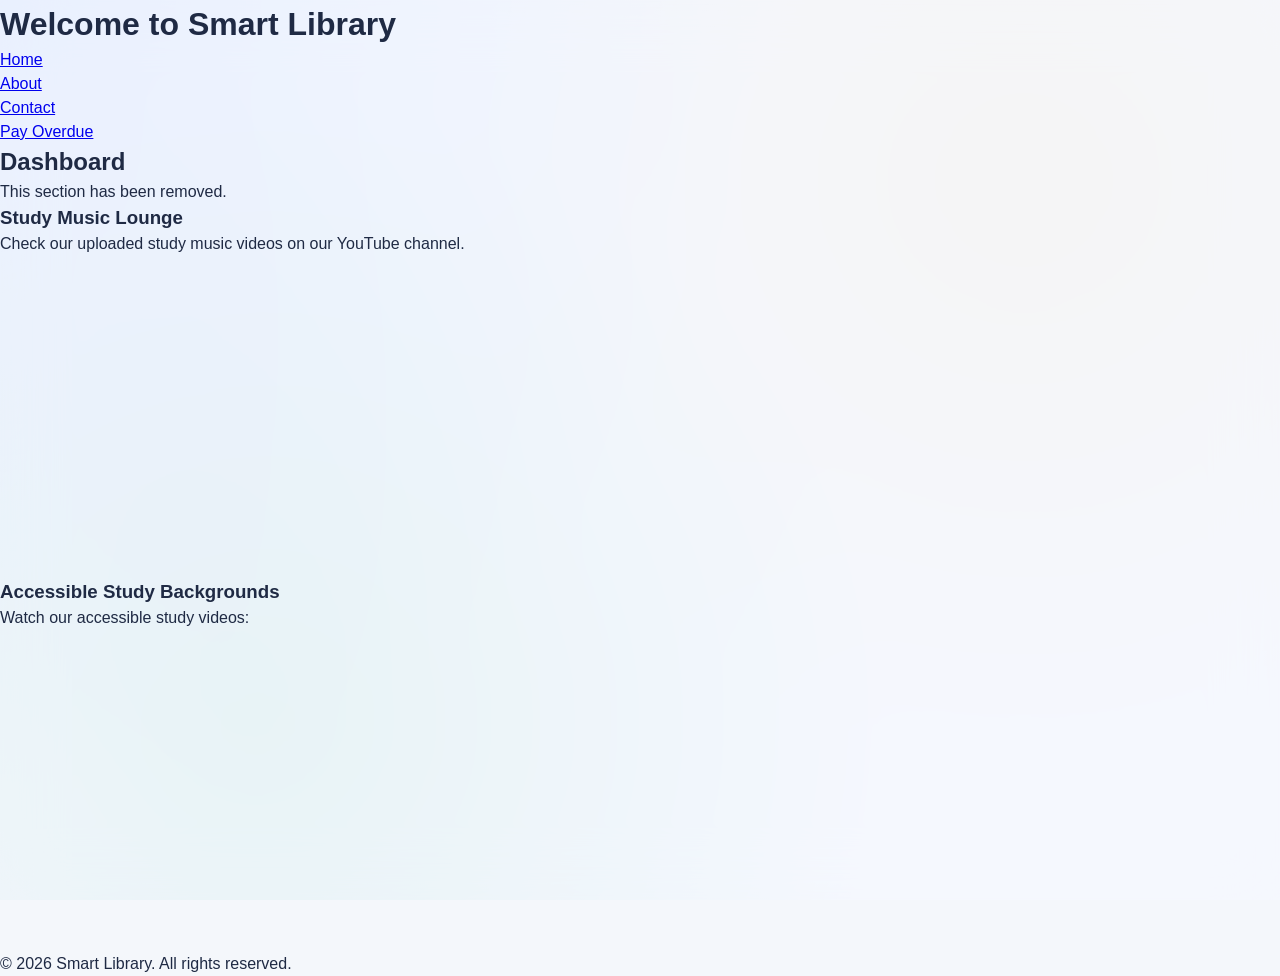
==== commit d29353f1: "Update index.html to reflect branding changes and fix navigation issues." ====
--- a/index.html
+++ b/index.html
@@ -3,38 +3,41 @@
 <head>
     <meta charset="UTF-8">
     <meta name="viewport" content="width=device-width, initial-scale=1.0">
+    <link rel="stylesheet" href="styles.css">
     <title>Smart Library</title>
-    <link rel="stylesheet" href="styles.css">
 </head>
 <body>
     <header>
-        <h1>Smart Library</h1>
-        <button id="login-brand">Login to Smart Library</button>
+        <h1>Welcome to Smart Library</h1>
     </header>
     <nav>
         <ul>
-            <li><a href="#overdue-payment" id="pay-overdue">Pay Overdue</a></li>
+            <li><a href="home.html">Home</a></li>
+            <li><a href="about.html">About</a></li>
+            <li><a href="contact.html">Contact</a></li>
+            <li><a href="pay-overdue.html">Pay Overdue</a></li>
         </ul>
     </nav>
     <main>
-        <section id="dashboard">
-            <h2>Dashboard</h2>
-            <!-- Other sections -->
-            <!-- Library Computer Booking Section Removed -->
+        <h2>Dashboard</h2>
+        <section id="library-computer-booking">
+            <p>This section has been removed.</p>
         </section>
         <section id="study-music-lounge">
-            <h2>Study Music Lounge</h2>
-            <iframe src="https://www.youtube.com/embed/REGULAR_UPLOADED_VIDEO_ID_1"></iframe>
-            <iframe src="https://www.youtube.com/embed/REGULAR_UPLOADED_VIDEO_ID_2"></iframe>
+            <h3>Study Music Lounge</h3>
+            <p>Check our uploaded study music videos on our YouTube channel.</p>
+            <iframe width="560" height="315" src="https://www.youtube.com/embed/VIDEO_ID_1" frameborder="0" allowfullscreen></iframe>
+            <iframe width="560" height="315" src="https://www.youtube.com/embed/VIDEO_ID_2" frameborder="0" allowfullscreen></iframe>
         </section>
         <section id="animated-study-backgrounds">
-            <h2>Animated Study Backgrounds</h2>
-            <iframe src="https://www.youtube.com/embed/REGULAR_UPLOADED_VIDEO_ID_3"></iframe>
-            <iframe src="https://www.youtube.com/embed/REGULAR_UPLOADED_VIDEO_ID_4"></iframe>
+            <h3>Accessible Study Backgrounds</h3>
+            <p>Watch our accessible study videos:</p>
+            <iframe width="560" height="315" src="https://www.youtube.com/embed/VIDEO_ID_3" frameborder="0" allowfullscreen></iframe>
+            <iframe width="560" height="315" src="https://www.youtube.com/embed/VIDEO_ID_4" frameborder="0" allowfullscreen></iframe>
         </section>
     </main>
     <footer>
-        <p>&copy; 2026 Smart Library</p>
+        <p>&copy; 2026 Smart Library. All rights reserved.</p>
     </footer>
 </body>
-</html>
+</html>
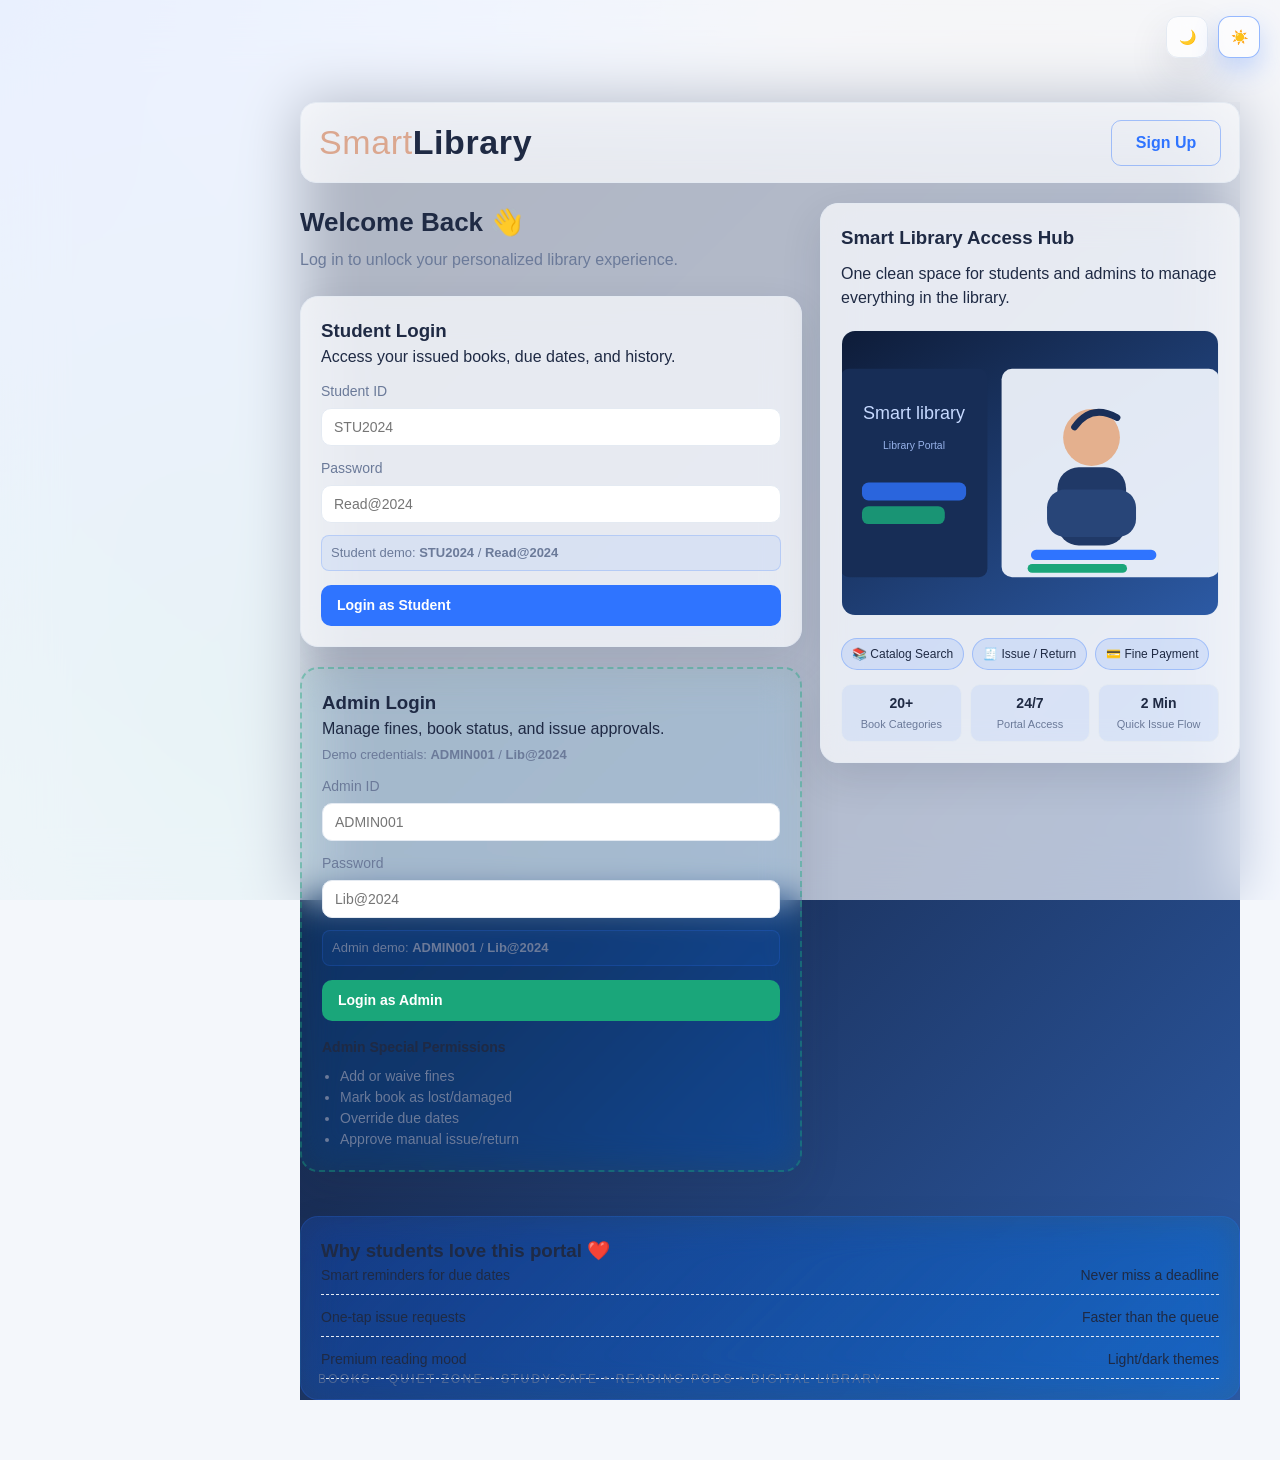
==== commit fda515e7: "Add files via upload" ====
--- a/index.html
+++ b/index.html
@@ -1,43 +1,1331 @@
-<!DOCTYPE html>
-<html lang="en">
-<head>
-    <meta charset="UTF-8">
-    <meta name="viewport" content="width=device-width, initial-scale=1.0">
-    <link rel="stylesheet" href="styles.css">
-    <title>Smart Library</title>
-</head>
-<body>
-    <header>
-        <h1>Welcome to Smart Library</h1>
-    </header>
-    <nav>
-        <ul>
-            <li><a href="home.html">Home</a></li>
-            <li><a href="about.html">About</a></li>
-            <li><a href="contact.html">Contact</a></li>
-            <li><a href="pay-overdue.html">Pay Overdue</a></li>
-        </ul>
-    </nav>
-    <main>
-        <h2>Dashboard</h2>
-        <section id="library-computer-booking">
-            <p>This section has been removed.</p>
-        </section>
-        <section id="study-music-lounge">
-            <h3>Study Music Lounge</h3>
-            <p>Check our uploaded study music videos on our YouTube channel.</p>
-            <iframe width="560" height="315" src="https://www.youtube.com/embed/VIDEO_ID_1" frameborder="0" allowfullscreen></iframe>
-            <iframe width="560" height="315" src="https://www.youtube.com/embed/VIDEO_ID_2" frameborder="0" allowfullscreen></iframe>
-        </section>
-        <section id="animated-study-backgrounds">
-            <h3>Accessible Study Backgrounds</h3>
-            <p>Watch our accessible study videos:</p>
-            <iframe width="560" height="315" src="https://www.youtube.com/embed/VIDEO_ID_3" frameborder="0" allowfullscreen></iframe>
-            <iframe width="560" height="315" src="https://www.youtube.com/embed/VIDEO_ID_4" frameborder="0" allowfullscreen></iframe>
-        </section>
-    </main>
-    <footer>
-        <p>&copy; 2026 Smart Library. All rights reserved.</p>
-    </footer>
-</body>
-</html>+<!DOCTYPE html>
+<html lang="en">
+<head>
+  <!-- Basic HTML metadata for proper rendering and SEO -->
+  <meta charset="UTF-8" />
+  <meta name="viewport" content="width=device-width, initial-scale=1.0" />
+  <title>Smart Library Management</title>
+  <!-- Link to our stylesheet that contains all the magic -->
+  <link rel="stylesheet" href="styles.css" />
+</head>
+<body>
+  <!-- 
+    ========================================
+    HIDDEN CONTROL ELEMENTS (CSS-ONLY STATE MANAGEMENT)
+    ========================================
+    These invisible checkboxes and radio buttons control the entire app state
+    No JavaScript needed - pure CSS magic!
+  -->
+
+  <!-- Theme toggles: Radio buttons ensure only one theme can be active at a time -->
+  <!-- Light theme is checked by default for a clean initial experience -->
+  <input type="radio" name="theme" id="theme-light" class="theme-toggle" checked />
+  <input type="radio" name="theme" id="theme-dark" class="theme-toggle" />
+
+  <!-- Session checkboxes: Track whether user is logged in as student or admin -->
+  <!-- These are checked by CSS when login forms are valid and submitted -->
+  <input type="checkbox" id="student-session" class="session-toggle" />
+  <input type="checkbox" id="admin-session" class="session-toggle" />
+
+  <!-- Sidebar toggle: Controls the sliding sidebar visibility -->
+  <!-- Checked = sidebar hidden, Unchecked = sidebar visible -->
+  <input type="checkbox" id="sidebar-toggle" class="sidebar-toggle" />
+
+  <!-- 
+    ========================================
+    PRE-LOGIN THEME SELECTOR
+    ========================================
+    Theme switcher that's visible even before login
+    Positioned fixed at top-right for easy access
+  -->
+  <div class="prelogin-theme theme-selector" aria-label="Theme selection before login">
+    <!-- Moon button for dark mode, Sun button for light mode -->
+    <label for="theme-dark" class="theme-btn" title="Switch to dark mode">🌙</label>
+    <label for="theme-light" class="theme-btn" title="Switch to light mode">☀️</label>
+  </div>
+
+  <!-- 
+    ========================================
+    MAIN APPLICATION CONTAINER
+    ========================================
+    This wrapper contains everything except the hidden controls
+    CSS selectors use the relationship between hidden controls and this container
+  -->
+  <div class="app">
+    
+    <!-- 
+      ========================================
+      CSS-ONLY ROUTING ANCHORS
+      ========================================
+      These invisible span elements act as URL fragment targets
+      When URL changes to #route-dashboard, CSS uses :target pseudo-class
+      to show the corresponding page and hide others
+      No JavaScript router needed - pure CSS navigation!
+    -->
+    <span id="route-dashboard" class="route"></span>
+    <span id="route-catalog" class="route"></span>
+    <span id="route-issue" class="route"></span>
+    <span id="route-pod" class="route"></span>
+    <span id="route-events" class="route"></span>
+    <span id="route-history" class="route"></span>
+    <span id="route-admin" class="route"></span>
+    <span id="route-login" class="route"></span>
+    <span id="route-signup" class="route"></span>
+
+    <!-- 
+      ========================================
+      SIDEBAR NAVIGATION
+      ========================================
+      Hidden by default, becomes visible when user logs in
+      Contains main navigation links and branding
+      On mobile, this becomes a sliding overlay
+    -->
+    <aside class="sidebar">
+      <!-- Brand section with logo and app name -->
+      <div class="brand">
+        <span class="brand-icon">📚</span>
+        <div>
+          <h1>Smart Library</h1>
+          <p>Student-friendly portal</p>
+        </div>
+      </div>
+
+      <!-- 
+        Main navigation menu
+        Each link uses href="#route-pageName" to trigger CSS :target navigation
+        CSS automatically highlights the active link based on URL fragment
+      -->
+      <nav class="nav">
+        <a href="#route-dashboard" class="nav-link">🏠 Home</a>
+        <a href="#route-catalog" class="nav-link">📚 Book Catalog</a>
+        <a href="#route-issue" class="nav-link">🧾 Issue / Return</a>
+        <a href="#route-pod" class="nav-link">🪑 Pod Booking</a>
+        <a href="#route-events" class="nav-link">🎟️ Events & Study Hub</a>
+        <a href="#route-history" class="nav-link">🧑‍🎓 History / Profile</a>
+        <a href="#route-admin" class="nav-link admin-only admin-nav">🛡️ Admin Controls</a>
+      </nav>
+
+      <!-- 
+        ========================================
+        SIDEBAR FOOTER
+        ========================================
+        Contains logout link and helpful hints
+        Always visible at bottom of sidebar
+      -->
+      <div class="sidebar-footer">
+        <!-- Logout link - refreshing the page clears all session state -->
+        <a href="index.html" class="nav-link">Log out</a>
+        <!-- Helpful tip for users to discover the hotbar navigation -->
+        <p class="hint">Tip: Use the hotbar icons for quick jumps ✨</p>
+      </div>
+    </aside>
+
+    <!-- 
+      ========================================
+      MAIN CONTENT AREA
+      ========================================
+      This is where all pages are displayed
+      Uses CSS :target to show/hide different pages
+      Contains topbar, login forms, and all app pages
+    -->
+    <main class="content">
+      
+      <!-- 
+        ========================================
+        TOP BAR (QUICK ACTIONS)
+        ========================================
+        Sticky header with navigation shortcuts and theme switcher
+        Only visible after user logs in
+        Contains hamburger menu, hotbar, and theme buttons
+      -->
+      <div class="topbar">
+        <!-- Hamburger menu button - toggles sidebar visibility -->
+        <!-- Label connects to hidden sidebar-toggle checkbox -->
+        <label for="sidebar-toggle" class="icon-btn" title="Toggle sidebar">☰</label>
+
+        <!-- 
+          Hotbar: Quick navigation icons like a dock
+          Each icon links to a different page using CSS :target navigation
+          Admin-only icon is hidden unless user is admin
+        -->
+        <div class="hotbar">
+          <a href="#route-dashboard" title="Dashboard">🏠</a>
+          <a href="#route-catalog" title="Catalog">📖</a>
+          <a href="#route-issue" title="Issue / Return">🧾</a>
+          <a href="#route-pod" title="Pod Booking">🪑</a>
+          <a href="#route-events" title="Events">🎟️</a>
+          <a href="#route-history" title="History">🕒</a>
+          <!-- Admin controls icon - only visible to admin users -->
+          <a href="#route-admin" title="Admin Controls" class="admin-only admin-nav">🛡️</a>
+        </div>
+
+        <!-- 
+          Theme selector in topbar
+          Same functionality as prelogin theme selector but visible after login
+          Uses glass morphism styling for premium look
+        -->
+        <div class="theme-selector" aria-label="Theme selection">
+          <label for="theme-dark" class="theme-btn" title="Dark mode">🌙</label>
+          <label for="theme-light" class="theme-btn" title="Light mode">☀️</label>
+        </div>
+      </div>
+
+      <!-- 
+        ========================================
+        LOGIN PAGE (DEFAULT VIEW)
+        ========================================
+        This is the first thing users see
+        Contains student and admin login forms
+        Uses CSS :valid pseudo-class for form validation
+        Has active class by default so it shows initially
+      -->
+      <section id="login" class="page active login-page">
+        <!-- Outer shell for glass morphism effect -->
+        <div class="login-shell">
+          <!-- Top section with branding and signup link -->
+          <div class="login-shell-top">
+            <div class="login-brand">
+              <span class="logo-soft">Smart</span><strong>Library</strong>
+            </div>
+            <!-- Link to signup page - uses CSS :target navigation -->
+            <a href="#route-signup" class="btn ghost login-signup">Sign Up</a>
+          </div>
+
+          <!-- Main content area with login forms -->
+          <div class="login-shell-body">
+            <!-- Left side: Welcome message and quick stats -->
+            <div class="login-left">
+              <header class="page-header">
+                <h2>Welcome Back 👋</h2>
+                <p>Log in to unlock your personalized library experience.</p>
+              </header>
+
+              <!-- Quick stats cards to show what users can do -->
+              <div class="grid two">
+                <article class="card">
+                  <h3>Student Login</h3>
+                  <p>Access your issued books, due dates, and history.</p>
+                  <form class="form login-form" id="student-login-form">
+                    <!-- Student login form (HTML validation handles wrong credentials). -->
+                    <label>
+                      Student ID
+                      <input
+                        type="text"
+                        name="student-id"
+                        autocomplete="off"
+                        autocapitalize="off"
+                        spellcheck="false"
+                        placeholder="STU2024"
+                        pattern="STU2024"
+                        title="Use Student ID: STU2024"
+                        required
+                      />
+                    </label>
+                    <label>
+                      Password
+                      <input
+                        type="password"
+                        name="student-password"
+                        autocomplete="new-password"
+                        autocapitalize="off"
+                        spellcheck="false"
+                        placeholder="Read@2024"
+                        pattern="Read@2024"
+                        title="Use Password: Read@2024"
+                        required
+                      />
+                    </label>
+                    <p class="login-hint">Student demo: <strong>STU2024</strong> / <strong>Read@2024</strong></p>
+                    <input type="checkbox" id="student-attempt" class="attempt-toggle" />
+                    <p class="login-error">Wrong credentials. Please use the demo login above.</p>
+                    <label for="student-attempt" class="btn primary login-attempt">Login as Student</label>
+                    <label for="student-session" class="btn ghost login-arm">Enable Student Session</label>
+                    <a href="#route-dashboard" class="btn primary login-link">Enter Dashboard</a>
+                  </form>
+                </article>
+
+                <article class="card highlight">
+                  <h3>Admin Login</h3>
+                  <p>Manage fines, book status, and issue approvals.</p>
+                  <p class="sub">Demo credentials: <strong>ADMIN001</strong> / <strong>Lib@2024</strong></p>
+                  <form class="form login-form" id="admin-login-form">
+                    <label>
+                      Admin ID
+                      <input
+                        type="text"
+                        name="admin-id"
+                        autocomplete="off"
+                        autocapitalize="off"
+                        spellcheck="false"
+                        placeholder="ADMIN001"
+                        pattern="ADMIN001"
+                        title="Use Admin ID: ADMIN001"
+                        required
+                      />
+                    </label>
+                    <label>
+                      Password
+                      <input
+                        type="password"
+                        name="admin-password"
+                        autocomplete="new-password"
+                        autocapitalize="off"
+                        spellcheck="false"
+                        placeholder="Lib@2024"
+                        pattern="Lib@2024"
+                        title="Use Password: Lib@2024"
+                        required
+                      />
+                    </label>
+                    <p class="login-hint">Admin demo: <strong>ADMIN001</strong> / <strong>Lib@2024</strong></p>
+                    <input type="checkbox" id="admin-attempt" class="attempt-toggle" />
+                    <p class="login-error">Access denied. Double-check the admin credentials.</p>
+                    <label for="admin-attempt" class="btn accent login-attempt">Login as Admin</label>
+                    <label for="admin-session" class="btn ghost login-arm">Enable Admin Session</label>
+                    <a href="#route-dashboard" class="btn accent login-link">Enter Dashboard</a>
+                  </form>
+                  <div class="admin-permissions">
+                    <h4>Admin Special Permissions</h4>
+                    <ul>
+                      <li>Add or waive fines</li>
+                      <li>Mark book as lost/damaged</li>
+                      <li>Override due dates</li>
+                      <li>Approve manual issue/return</li>
+                    </ul>
+                  </div>
+                </article>
+              </div>
+            </div>
+
+            <aside class="login-visual card">
+              <h3>Smart Library Access Hub</h3>
+              <p>One clean space for students and admins to manage everything in the library.</p>
+              <img
+              src="data:image/svg+xml;utf8,%3Csvg%20xmlns%3D%27http%3A//www.w3.org/2000/svg%27%20width%3D%27900%27%20height%3D%27600%27%20viewBox%3D%270%200%20900%20600%27%3E%3Cdefs%3E%3ClinearGradient%20id%3D%27bg%27%20x1%3D%270%27%20y1%3D%270%27%20x2%3D%271%27%20y2%3D%271%27%3E%3Cstop%20stop-color%3D%27%230d1a35%27/%3E%3Cstop%20offset%3D%271%27%20stop-color%3D%27%232d5ca8%27/%3E%3C/linearGradient%3E%3C/defs%3E%3Crect%20width%3D%27900%27%20height%3D%27600%27%20fill%3D%27url(%23bg)%27/%3E%3Crect%20x%3D%2750%27%20y%3D%2780%27%20width%3D%27310%27%20height%3D%27440%27%20rx%3D%2718%27%20fill%3D%27%23172d56%27/%3E%3Crect%20x%3D%27390%27%20y%3D%2780%27%20width%3D%27460%27%20height%3D%27440%27%20rx%3D%2722%27%20fill%3D%27%23f4f8ff%27%20opacity%3D%270.92%27/%3E%3Ccircle%20cx%3D%27580%27%20cy%3D%27225%27%20r%3D%2760%27%20fill%3D%27%23e4b08e%27/%3E%3Crect%20x%3D%27508%27%20y%3D%27288%27%20width%3D%27145%27%20height%3D%27165%27%20rx%3D%2745%27%20fill%3D%27%23203967%27/%3E%3Crect%20x%3D%27486%27%20y%3D%27335%27%20width%3D%27188%27%20height%3D%27100%27%20rx%3D%2738%27%20fill%3D%27%23284578%27/%3E%3Cpath%20d%3D%27M544%20203%20q35-50%2090-20%27%20stroke%3D%27%231a2f58%27%20stroke-width%3D%2714%27%20fill%3D%27none%27%20stroke-linecap%3D%27round%27/%3E%3Crect%20x%3D%27452%27%20y%3D%27462%27%20width%3D%27265%27%20height%3D%2722%27%20rx%3D%2711%27%20fill%3D%27%232f74ff%27/%3E%3Crect%20x%3D%27445%27%20y%3D%27492%27%20width%3D%27210%27%20height%3D%2719%27%20rx%3D%279.5%27%20fill%3D%27%231aa67a%27/%3E%3Ctext%20x%3D%27205%27%20y%3D%27185%27%20font-size%3D%2738%27%20text-anchor%3D%27middle%27%20fill%3D%27%23c6d9ff%27%20font-family%3D%27Segoe%20UI%2CArial%27%3ESmart%20library%3C/text%3E%3Ctext%20x%3D%27205%27%20y%3D%27250%27%20font-size%3D%2722%27%20text-anchor%3D%27middle%27%20fill%3D%27%2397b2ea%27%20font-family%3D%27Segoe%20UI%2CArial%27%3ELibrary%20Portal%3C/text%3E%3Crect%20x%3D%2795%27%20y%3D%27320%27%20width%3D%27220%27%20height%3D%2738%27%20rx%3D%2714%27%20fill%3D%27%232f74ff%27%20opacity%3D%270.8%27/%3E%3Crect%20x%3D%2795%27%20y%3D%27370%27%20width%3D%27175%27%20height%3D%2738%27%20rx%3D%2714%27%20fill%3D%27%231aa67a%27%20opacity%3D%270.85%27/%3E%3C/svg%3E"
+                alt="Man reading with books in the Smart library portal"
+                loading="lazy"
+              />
+              <div class="pill-list">
+                <span class="pill">📚 Catalog Search</span>
+                <span class="pill">🧾 Issue / Return</span>
+                <span class="pill">💳 Fine Payment</span>
+              </div>
+              <div class="login-metrics">
+                <div><strong>20+</strong><span>Book Categories</span></div>
+                <div><strong>24/7</strong><span>Portal Access</span></div>
+                <div><strong>2 Min</strong><span>Quick Issue Flow</span></div>
+              </div>
+            </aside>
+          </div>
+
+          <div class="card spotlight">
+            <h3>Why students love this portal ❤️</h3>
+            <ul class="list">
+              <li>Smart reminders for due dates <span>Never miss a deadline</span></li>
+              <li>One-tap issue requests <span>Faster than the queue</span></li>
+              <li>Premium reading mood <span>Light/dark themes</span></li>
+            </ul>
+          </div>
+        </div>
+      
+      </section>
+
+      <!-- Sign up page (CSS-only mock flow) -->
+      <section id="signup" class="page login-page">
+        <div class="login-shell">
+          <div class="login-shell-top">
+            <div class="login-brand">
+              <span class="logo-soft">Smart</span><strong>Library</strong>
+            </div>
+            <a href="#route-login" class="btn ghost login-signup">Back to Login</a>
+          </div>
+
+          <div class="grid two">
+            <article class="card">
+              <h3>Create Student Account</h3>
+              <form class="form">
+                <label>Full Name <input type="text" placeholder="Aarav Mehta" autocomplete="off" /></label>
+                <label>Email <input type="email" placeholder="student@college.edu" autocomplete="off" /></label>
+                <label>Student ID <input type="text" placeholder="STU2025" autocomplete="off" /></label>
+                <label>Password <input type="password" placeholder="Create password" autocomplete="new-password" /></label>
+              </form>
+              <a href="#route-login" class="btn primary">Create Account</a>
+            </article>
+
+            <article class="card highlight">
+              <h3>Why Sign Up?</h3>
+              <ul class="list">
+                <li>Book issue & return tracking <span>Realtime status</span></li>
+                <li>Overdue payment alerts <span>Never miss deadlines</span></li>
+                <li>Premium dashboard insights <span>Study smarter</span></li>
+              </ul>
+              <img
+                src="data:image/svg+xml;utf8,%3Csvg%20xmlns%3D%27http%3A//www.w3.org/2000/svg%27%20width%3D%27900%27%20height%3D%27600%27%20viewBox%3D%270%200%20900%20600%27%3E%3Cdefs%3E%3ClinearGradient%20id%3D%27bg%27%20x1%3D%270%27%20y1%3D%270%27%20x2%3D%271%27%20y2%3D%271%27%3E%3Cstop%20stop-color%3D%27%230f2143%27/%3E%3Cstop%20offset%3D%271%27%20stop-color%3D%27%23356ec5%27/%3E%3C/linearGradient%3E%3C/defs%3E%3Crect%20width%3D%27900%27%20height%3D%27600%27%20fill%3D%27url(%23bg)%27/%3E%3Crect%20x%3D%2758%27%20y%3D%2772%27%20width%3D%27784%27%20height%3D%27458%27%20rx%3D%2724%27%20fill%3D%27%23ffffff%27%20opacity%3D%270.9%27/%3E%3Ccircle%20cx%3D%27275%27%20cy%3D%27220%27%20r%3D%2768%27%20fill%3D%27%23e8b290%27/%3E%3Crect%20x%3D%27192%27%20y%3D%27288%27%20width%3D%27166%27%20height%3D%27172%27%20rx%3D%2748%27%20fill%3D%27%23213f74%27/%3E%3Crect%20x%3D%27178%27%20y%3D%27338%27%20width%3D%27195%27%20height%3D%2790%27%20rx%3D%2738%27%20fill%3D%27%232b4d88%27/%3E%3Cpath%20d%3D%27M228%20204%20q44-46%2098-10%27%20stroke%3D%27%23192f59%27%20stroke-width%3D%2714%27%20stroke-linecap%3D%27round%27%20fill%3D%27none%27/%3E%3Crect%20x%3D%27490%27%20y%3D%27182%27%20width%3D%27270%27%20height%3D%2724%27%20rx%3D%2712%27%20fill%3D%27%232f74ff%27/%3E%3Crect%20x%3D%27490%27%20y%3D%27226%27%20width%3D%27220%27%20height%3D%2720%27%20rx%3D%2710%27%20fill%3D%27%234d84ff%27/%3E%3Crect%20x%3D%27490%27%20y%3D%27265%27%20width%3D%27188%27%20height%3D%2720%27%20rx%3D%2710%27%20fill%3D%27%231aa67a%27/%3E%3Crect%20x%3D%27490%27%20y%3D%27308%27%20width%3D%27235%27%20height%3D%2718%27%20rx%3D%279%27%20fill%3D%27%2394a3c8%27/%3E%3Crect%20x%3D%27490%27%20y%3D%27341%27%20width%3D%27200%27%20height%3D%2718%27%20rx%3D%279%27%20fill%3D%27%2394a3c8%27/%3E%3Ctext%20x%3D%27490%27%20y%3D%27425%27%20font-size%3D%2736%27%20fill%3D%27%23213963%27%20font-family%3D%27Segoe%20UI%2CArial%27%3EWelcome%20to%20Smart%20library%3C/text%3E%3C/svg%3E"
+                alt="Male student profile card in Smart library"
+                loading="lazy"
+                class="signup-visual"
+              />
+            </article>
+          </div>
+        </div>
+      </section>
+
+      <!-- Dashboard page -->
+      <section id="dashboard" class="page">
+        <header class="page-header">
+          <h2>Dashboard Overview</h2>
+          <p>Quick glance at your library activity and reminders.</p>
+        </header>
+
+        <div class="grid four">
+          <article class="card">
+            <span class="icon">📘</span>
+            <h3>Total Books</h3>
+            <p class="value">20</p>
+          </article>
+          <article class="card">
+            <span class="icon">✅</span>
+            <h3>Books Issued</h3>
+            <p class="value">3</p>
+          </article>
+          <article class="card">
+            <span class="icon">⏰</span>
+            <h3>Due Reminder</h3>
+            <p class="value">2 days left</p>
+            <p class="sub">Return “Clean Code” by 12 Oct</p>
+          </article>
+          <article class="card">
+            <span class="icon">🆕</span>
+            <h3>Recently Issued</h3>
+            <p class="sub">Design Patterns, AI Basics</p>
+          </article>
+        </div>
+
+        <div class="grid two">
+          <article class="card">
+            <h3>Upcoming Returns</h3>
+            <ul class="list">
+              <li>Clean Code <span>12 Oct</span></li>
+              <li>Data Structures <span>18 Oct</span></li>
+            </ul>
+          </article>
+          <article class="card">
+            <h3>Announcements</h3>
+            <p>📣 Library will be open until 8 PM during exam week.</p>
+            <p>✨ New arrivals in AI & ML section.</p>
+          </article>
+        </div>
+
+        <!-- Extra "wow" features to make the dashboard feel alive -->
+        <div class="grid three">
+          <article class="card spotlight">
+            <h3>Innovation: Smart Shelf Radar</h3>
+            <p>Shows trending shelves so you discover popular books first.</p>
+          </article>
+          <article class="card spotlight">
+            <h3>Innovation: Focus Mode</h3>
+            <p>One-tap distraction-free reading recommendations.</p>
+          </article>
+          <article class="card spotlight">
+            <h3>Innovation: Study Buddy Picks</h3>
+            <p>Suggested books based on your course and semester.</p>
+          </article>
+        </div>
+
+        <!-- Room/PC bookings, memberships, and feedback live here -->
+        <div class="grid three">
+          <article class="card">
+            <h3>Quiet Zone Heatmap</h3>
+            <p>Find peaceful seats based on live noise trends (demo).</p>
+            <div class="pill-list">
+              <span class="pill">Block A: Silent ✅</span>
+              <span class="pill">Block B: Low chatter 💤</span>
+              <span class="pill">Block C: Group study 🎧</span>
+              <span class="pill">Block D: Active zone ⚡</span>
+            </div>
+          </article>
+          <article class="card">
+            <h3>Smart Locker Pickup</h3>
+            <p>Reserve a book and collect it from 24/7 smart lockers.</p>
+            <button class="btn ghost">Reserve Locker</button>
+          </article>
+          <article class="card">
+            <h3>Reading Streaks</h3>
+            <p>🔥 You’re on a 5-day streak. Keep it alive!</p>
+            <div class="streak-bar">
+              <span>Mon</span><span>Tue</span><span>Wed</span><span>Thu</span><span>Fri</span>
+            </div>
+          </article>
+        </div>
+
+
+        <div class="grid three">
+
+          
+
+          <article class="card">
+            <h3>Membership Options</h3>
+            <p>Upgrade for premium perks and extended access.</p>
+            <div class="membership">
+              <div class="membership-tier">
+                <strong>Basic</strong>
+                <span>Free</span>
+                <p>2 books, 7-day issue</p>
+              </div>
+              <div class="membership-tier highlight">
+                <strong>Plus</strong>
+                <span>₹199 / semester</span>
+                <p>5 books, 14-day issue</p>
+              </div>
+              <div class="membership-tier">
+                <strong>Elite</strong>
+                <span>₹349 / semester</span>
+                <p>8 books, priority rooms</p>
+              </div>
+            </div>
+            <button class="btn ghost" type="button">Upgrade Membership</button>
+          </article>
+        </div>
+
+        <div class="grid two">
+          <article class="card">
+            <h3>Feedback Lounge</h3>
+            <p>Tell us what you love or what we can improve.</p>
+            <form class="form">
+              <label>
+                Rate the experience
+                <select>
+                  <option>⭐⭐⭐⭐⭐ Amazing</option>
+                  <option>⭐⭐⭐⭐ Great</option>
+                  <option>⭐⭐⭐ Good</option>
+                  <option>⭐⭐ Needs work</option>
+                </select>
+              </label>
+              <label>
+                Your feedback
+                <textarea rows="4" placeholder="Share your thoughts..."></textarea>
+              </label>
+              <button class="btn primary">Send Feedback</button>
+            </form>
+          </article>
+          <article class="card">
+            <h3>Fun Corner 🎉</h3>
+            <p>Quick boosts to keep you motivated.</p>
+            <ul class="list">
+              <li>Daily quiz <span>Win badges</span></li>
+              <li>Reading mood picker <span>Calm / Energetic</span></li>
+              <li>Book swap wall <span>Trade with peers</span></li>
+            </ul>
+            <button class="btn ghost">Join Today</button>
+          </article>
+        </div>
+
+        <div class="grid two">
+          <article class="card">
+            <h3>Study Music Lounge 🎧</h3>
+            <p>Play focused playlists while reading or coding.</p>
+            <div class="pill-list">
+              <a class="pill" href="https://www.youtube.com/watch?v=Xf3-4A-uEc8" target="_blank" rel="noopener">Lo-fi Focus</a>
+              <a class="pill" href="https://www.youtube.com/watch?v=6lEY524RESQ" target="_blank" rel="noopener">Deep Work Beats</a>
+              <a class="pill" href="https://www.youtube.com/watch?v=l-2hOKIrIyI" target="_blank" rel="noopener">Calm Night Study</a>
+            </div>
+          </article>
+          <article class="card">
+            <h3>Animated Study Backgrounds</h3>
+            <p>Choose a visual mood while you study.</p>
+            <div class="pill-list">
+              <a class="pill" href="https://www.youtube.com/watch?v=sF80I-TQiW0" target="_blank" rel="noopener">Lo-fi Focus Background</a>
+              <a class="pill" href="https://www.youtube.com/watch?v=DfSkKYQiwoU" target="_blank" rel="noopener">Deep Work Beats Background</a>
+            </div>
+          </article>
+        </div>
+      </section>
+
+      <!-- Book catalog page -->
+      <section id="catalog" class="page">
+        <header class="page-header">
+          <h2>Book Catalog</h2>
+          <p>Search by name, author, category, or availability.</p>
+        </header>
+
+        <div class="card search-card">
+          <div class="search-grid">
+            <label>
+              Book Name
+              <input type="text" placeholder="Search by title" />
+            </label>
+            <label>
+              Author
+              <input type="text" placeholder="Search by author" />
+            </label>
+            <label>
+              Category
+              <input type="text" placeholder="CS, Fiction, History" />
+            </label>
+            <label>
+              Availability
+              <select>
+                <option>All</option>
+                <option>Available</option>
+                <option>Issued</option>
+              </select>
+            </label>
+          </div>
+          <button class="btn primary">Smart Search 🔍</button>
+        </div>
+
+        <div class="card genre-panel">
+          <h3>Popular Genres</h3>
+          <div class="pill-list">
+            <span class="pill">Computer Science</span>
+            <span class="pill">Artificial Intelligence</span>
+            <span class="pill">Business</span>
+            <span class="pill">Design</span>
+            <span class="pill">Fiction</span>
+            <span class="pill">History</span>
+            <span class="pill">Psychology</span>
+            <span class="pill">Renewable Energy</span>
+            <span class="pill">Biographies</span>
+            <span class="pill">Self-Help</span>
+            <span class="pill">Finance</span>
+            <span class="pill">Philosophy</span>
+          </div>
+        </div>
+
+
+        <div class="grid two">
+          <article class="card">
+            <h3>Popular Books Tab</h3>
+            <p class="sub">Most issued this week in Smart library.</p>
+            <ul class="list">
+              <li>Clean Code <span>126 issues</span></li>
+              <li>Atomic Habits <span>112 issues</span></li>
+              <li>Design Patterns <span>95 issues</span></li>
+              <li>Deep Work <span>83 issues</span></li>
+            </ul>
+          </article>
+          <article class="card highlight">
+            <h3>Recommendations Tab</h3>
+            <p class="sub">Tailored suggestions based on your recent reads.</p>
+            <ul class="list">
+              <li>Refactoring <span>Because you liked Clean Code</span></li>
+              <li>Cracking the PM Interview <span>Career prep</span></li>
+              <li>Thinking, Fast and Slow <span>Behavioral insights</span></li>
+              <li>Hands-On ML <span>AI track continuation</span></li>
+            </ul>
+          </article>
+        </div>
+
+                <div class="grid three">
+          <article class="card book-card">
+            <img class="book-cover" src="https://covers.openlibrary.org/b/id/7725342-M.jpg" alt="Clean Code cover" loading="lazy" />
+            <h3>Clean Code</h3>
+            <p>Author: Robert C. Martin</p>
+            <p class="status available">Available</p>
+            <button class="btn ghost">Issue</button>
+          </article>
+          <article class="card book-card">
+            <img class="book-cover" src="https://covers.openlibrary.org/b/id/7725343-M.jpg" alt="Design Patterns cover" loading="lazy" />
+            <h3>Design Patterns</h3>
+            <p>Author: Erich Gamma</p>
+            <p class="status issued">Issued</p>
+            <button class="btn ghost" disabled>Issue</button>
+          </article>
+          <article class="card book-card">
+            <img class="book-cover" src="https://covers.openlibrary.org/b/id/7725344-M.jpg" alt="AI Basics cover" loading="lazy" />
+            <h3>AI Basics</h3>
+            <p>Author: Tom Mitchell</p>
+            <p class="status available">Available</p>
+            <button class="btn ghost">Issue</button>
+          </article>
+          <article class="card book-card">
+            <img class="book-cover" src="https://covers.openlibrary.org/b/id/7725345-M.jpg" alt="Data Structures cover" loading="lazy" />
+            <h3>Data Structures</h3>
+            <p>Author: Seymour Lipschutz</p>
+            <p class="status available">Available</p>
+            <button class="btn ghost">Issue</button>
+          </article>
+          <article class="card book-card">
+            <img class="book-cover" src="https://covers.openlibrary.org/b/id/7725346-M.jpg" alt="Database Systems cover" loading="lazy" />
+            <h3>Database Systems</h3>
+            <p>Author: Raghu Ramakrishnan</p>
+            <p class="status issued">Issued</p>
+            <button class="btn ghost" disabled>Issue</button>
+          </article>
+          <article class="card book-card">
+            <img class="book-cover" src="https://covers.openlibrary.org/b/id/7725347-M.jpg" alt="Operating Systems cover" loading="lazy" />
+            <h3>Operating Systems</h3>
+            <p>Author: Silberschatz</p>
+            <p class="status available">Available</p>
+            <button class="btn ghost">Issue</button>
+          </article>
+          <article class="card book-card">
+            <img class="book-cover" src="https://covers.openlibrary.org/b/id/7725348-M.jpg" alt="Computer Networks cover" loading="lazy" />
+            <h3>Computer Networks</h3>
+            <p>Author: Andrew S. Tanenbaum</p>
+            <p class="status available">Available</p>
+            <button class="btn ghost">Issue</button>
+          </article>
+          <article class="card book-card">
+            <img class="book-cover" src="https://covers.openlibrary.org/b/id/7725349-M.jpg" alt="Modern Fiction cover" loading="lazy" />
+            <h3>Modern Fiction</h3>
+            <p>Author: Arundhati Roy</p>
+            <p class="status available">Available</p>
+            <button class="btn ghost">Issue</button>
+          </article>
+          <article class="card book-card">
+            <img class="book-cover" src="https://covers.openlibrary.org/b/id/7725350-M.jpg" alt="History of Science cover" loading="lazy" />
+            <h3>History of Science</h3>
+            <p>Author: Peter J. Bowler</p>
+            <p class="status issued">Issued</p>
+            <button class="btn ghost" disabled>Issue</button>
+          </article>
+          <article class="card book-card">
+            <img class="book-cover" src="https://covers.openlibrary.org/b/id/7725351-M.jpg" alt="Human-Computer Interaction cover" loading="lazy" />
+            <h3>Human-Computer Interaction</h3>
+            <p>Author: Alan Dix</p>
+            <p class="status available">Available</p>
+            <button class="btn ghost">Issue</button>
+          </article>
+          <article class="card book-card">
+            <img class="book-cover" src="https://covers.openlibrary.org/b/id/7725352-M.jpg" alt="Blockchain Essentials cover" loading="lazy" />
+            <h3>Blockchain Essentials</h3>
+            <p>Author: Imran Bashir</p>
+            <p class="status available">Available</p>
+            <button class="btn ghost">Issue</button>
+          </article>
+          <article class="card book-card">
+            <img class="book-cover" src="https://covers.openlibrary.org/b/id/7725353-M.jpg" alt="Psychology of Learning cover" loading="lazy" />
+            <h3>Psychology of Learning</h3>
+            <p>Author: Jeanne Ormrod</p>
+            <p class="status issued">Issued</p>
+            <button class="btn ghost" disabled>Issue</button>
+          </article>
+          <article class="card book-card">
+            <img class="book-cover" src="https://covers.openlibrary.org/b/id/7725354-M.jpg" alt="Renewable Energy cover" loading="lazy" />
+            <h3>Renewable Energy</h3>
+            <p>Author: David MacKay</p>
+            <p class="status available">Available</p>
+            <button class="btn ghost">Issue</button>
+          </article>
+          <article class="card book-card">
+            <img class="book-cover" src="https://covers.openlibrary.org/b/id/7725355-M.jpg" alt="Creative Writing Lab cover" loading="lazy" />
+            <h3>Creative Writing Lab</h3>
+            <p>Author: Natalie Goldberg</p>
+            <p class="status available">Available</p>
+            <button class="btn ghost">Issue</button>
+          </article>
+          <article class="card book-card">
+            <img class="book-cover" src="https://covers.openlibrary.org/b/id/7725356-M.jpg" alt="Deep Work cover" loading="lazy" />
+            <h3>Deep Work</h3>
+            <p>Author: Cal Newport</p>
+            <p class="status available">Available</p>
+            <button class="btn ghost">Issue</button>
+          </article>
+          <article class="card book-card">
+            <img class="book-cover" src="https://covers.openlibrary.org/b/id/7725357-M.jpg" alt="Atomic Habits cover" loading="lazy" />
+            <h3>Atomic Habits</h3>
+            <p>Author: James Clear</p>
+            <p class="status issued">Issued</p>
+            <button class="btn ghost" disabled>Issue</button>
+          </article>
+          <article class="card book-card">
+            <img class="book-cover" src="https://covers.openlibrary.org/b/id/7725358-M.jpg" alt="Startup Playbook cover" loading="lazy" />
+            <h3>Startup Playbook</h3>
+            <p>Author: Sam Altman</p>
+            <p class="status available">Available</p>
+            <button class="btn ghost">Issue</button>
+          </article>
+          <article class="card book-card">
+            <img class="book-cover" src="https://covers.openlibrary.org/b/id/7725359-M.jpg" alt="UX Strategy cover" loading="lazy" />
+            <h3>UX Strategy</h3>
+            <p>Author: Jaime Levy</p>
+            <p class="status available">Available</p>
+            <button class="btn ghost">Issue</button>
+          </article>
+          <article class="card book-card">
+            <img class="book-cover" src="https://covers.openlibrary.org/b/id/7725360-M.jpg" alt="Quantum Computing cover" loading="lazy" />
+            <h3>Quantum Computing</h3>
+            <p>Author: Michael Nielsen</p>
+            <p class="status issued">Issued</p>
+            <button class="btn ghost" disabled>Issue</button>
+          </article>
+          <article class="card book-card">
+            <img class="book-cover" src="https://covers.openlibrary.org/b/id/7725361-M.jpg" alt="Financial Intelligence cover" loading="lazy" />
+            <h3>Financial Intelligence</h3>
+            <p>Author: Karen Berman</p>
+            <p class="status available">Available</p>
+            <button class="btn ghost">Issue</button>
+          </article>
+        </div>
+      </section>
+
+      <!-- Issue / Return page -->
+      <section id="issue" class="page">
+        <header class="page-header">
+          <h2>Issue / Return Books</h2>
+          <p>Track your issued books and return them on time.</p>
+        </header>
+
+        <!-- Issued books + admin controls in one glance -->
+        <div class="grid two">
+          <article class="card student-only">
+            <h3>Issued Books</h3>
+            <div class="issued-item">
+              <div>
+                <strong>Clean Code</strong>
+                <p>Issue Date: 01 Oct</p>
+                <p>Due Date: 12 Oct</p>
+              </div>
+              <button class="btn ghost">Return</button>
+            </div>
+            <div class="issued-item overdue-item">
+              <div>
+                <strong>Algorithms Unlocked</strong>
+                <p>Issue Date: 20 Sep</p>
+                <p>Due Date: 18 Oct (Overdue)</p>
+                <p class="overdue-tag">Overdue by 4 days • Fine: ₹120</p>
+              </div>
+              <a href="#overdue-payment" class="btn accent" onclick="event.preventDefault(); document.getElementById('overdue-payment').scrollIntoView({behavior: 'smooth'});">Pay Overdue</a>
+            </div>
+            <p class="fine">Fine indicator: ₹120 pending payment</p>
+          </article>
+
+          <article class="card admin-only">
+            <h3>Admin Issue Desk</h3>
+            <p>Quick view of the most recent admin-managed issues.</p>
+            <div class="issued-item">
+              <div>
+                <strong>Database Systems</strong>
+                <p>Issued to: STU3021</p>
+                <p>Status: Pending approval</p>
+              </div>
+              <button class="btn primary">Approve</button>
+            </div>
+            <div class="issued-item">
+              <div>
+                <strong>Operating Systems</strong>
+                <p>Return request: STU1150</p>
+                <p>Status: Awaiting inspection</p>
+              </div>
+              <button class="btn ghost">Mark Returned</button>
+            </div>
+            <p class="fine">Outstanding admin actions: 2</p>
+          </article>
+
+        </div>
+
+        <article class="card payment-card student-only" id="overdue-payment">
+          <h3>Pay Overdue Fine</h3>
+          <p class="sub">This section is only available on Issue / Return for pending fines.</p>
+          <div class="grid two">
+            <div>
+              <ul class="list">
+                <li>Book <span>Algorithms Unlocked</span></li>
+                <li>Overdue Days <span>4 days</span></li>
+                <li>Base Fine <span>₹100</span></li>
+                <li>Service Fee <span>₹20</span></li>
+                <li><strong>Total</strong> <strong>₹120</strong></li>
+              </ul>
+            </div>
+            <form class="form">
+              <label>UPI ID <input type="text" placeholder="student@upi" autocomplete="off" /></label>
+              <label>Card Last 4 Digits <input type="text" maxlength="4" placeholder="1234" autocomplete="off" /></label>
+              <label>Confirmation <input type="text" placeholder="Type PAID" autocomplete="off" /></label>
+              <button class="btn primary" type="button">Pay ₹120 Now</button>
+            </form>
+          </div>
+        </article>
+
+      </section>
+
+
+      <!-- Pod booking page -->
+      <section id="pod" class="page student-only">
+        <header class="page-header">
+          <h2>Pod Seat Booking</h2>
+          <p>Choose your preferred pod seat and study slot in the Smart library.</p>
+        </header>
+
+        <div class="grid two">
+          <article class="card pod-room-card">
+            <h3>Private Study Room Booking</h3>
+            <p>Pick a room size, whiteboard, and extra equipment.</p>
+            <form class="form">
+              <label>
+                Room Size
+                <select>
+                  <option>Solo Pod (1)</option>
+                  <option>Focus Room (2-3)</option>
+                  <option>Team Room (4-6)</option>
+                  <option>Studio Room (8-10)</option>
+                </select>
+              </label>
+              <label>
+                Equipment
+                <select>
+                  <option>Whiteboard + Markers</option>
+                  <option>Whiteboard + Projector</option>
+                  <option>VR/Media Kit</option>
+                  <option>Dual Monitor Dock</option>
+                </select>
+              </label>
+              <label>
+                Time Slot
+                <input type="time" />
+              </label>
+              <button class="btn primary" type="button">Open Pod Booking</button>
+            </form>
+          </article>
+
+          <article class="card">
+            <h3>Booking Details</h3>
+            <form class="form">
+              <label>Date <input type="date" /></label>
+              <label>Time Slot
+                <select>
+                  <option>09:00 - 10:00</option>
+                  <option>10:00 - 11:00</option>
+                  <option>11:00 - 12:00</option>
+                  <option>14:00 - 15:00</option>
+                </select>
+              </label>
+              <label>Zone
+                <select>
+                  <option>Silent Pod Zone</option>
+                  <option>Collab Pod Zone</option>
+                  <option>Window Reading Pod Zone</option>
+                </select>
+              </label>
+              <button class="btn accent" type="button">Confirm Seat</button>
+            </form>
+          </article>
+
+          <article class="card">
+            <h3>Library Computer Booking</h3>
+            <p>Reserve high-performance PCs while finalizing your pod slot.</p>
+            <form class="form">
+              <label>
+                Computer Zone
+                <select>
+                  <option>Design Lab</option>
+                  <option>Programming Hub</option>
+                  <option>Data Science Bay</option>
+                </select>
+              </label>
+              <label>
+                Slot Duration
+                <select>
+                  <option>30 minutes</option>
+                  <option>1 hour</option>
+                  <option>2 hours</option>
+                </select>
+              </label>
+              <button class="btn accent" type="button">Reserve PC</button>
+            </form>
+          </article>
+
+          <article class="card seat-card">
+            <h3>Select Seat</h3>
+            <p class="sub">Legend: <span class="seat available">Available</span> <span class="seat selected">Selected</span> <span class="seat booked">Booked</span></p>
+            
+            <label>
+              Number of Seats to Book
+              <select id="seat-count">
+                <option value="1">1 seat</option>
+                <option value="2">2 seats</option>
+                <option value="3">3 seats</option>
+                <option value="4">4 seats</option>
+                <option value="5">5 seats</option>
+                <option value="6">6 seats</option>
+              </select>
+            </label>
+            
+            <div class="seat-grid">
+              <span class="seat booked">A1</span>
+              <input type="checkbox" name="pod-seat" id="seat-a2" class="seat-input" />
+              <label for="seat-a2" class="seat available">A2</label>
+              <input type="checkbox" name="pod-seat" id="seat-a3" class="seat-input" />
+              <label for="seat-a3" class="seat available">A3</label>
+              <span class="seat booked">A4</span>
+              <input type="checkbox" name="pod-seat" id="seat-a5" class="seat-input" />
+              <label for="seat-a5" class="seat available">A5</label>
+              <input type="checkbox" name="pod-seat" id="seat-a6" class="seat-input" />
+              <label for="seat-a6" class="seat available">A6</label>
+
+              <input type="checkbox" name="pod-seat" id="seat-b1" class="seat-input" />
+              <label for="seat-b1" class="seat available">B1</label>
+              <input type="checkbox" name="pod-seat" id="seat-b2" class="seat-input" />
+              <label for="seat-b2" class="seat available">B2</label>
+              <input type="checkbox" name="pod-seat" id="seat-b3" class="seat-input" />
+              <label for="seat-b3" class="seat available">B3</label>
+              <input type="checkbox" name="pod-seat" id="seat-b4" class="seat-input" />
+              <label for="seat-b4" class="seat available">B4</label>
+              <span class="seat booked">B5</span>
+              <input type="checkbox" name="pod-seat" id="seat-b6" class="seat-input" />
+              <label for="seat-b6" class="seat available">B6</label>
+
+              <input type="checkbox" name="pod-seat" id="seat-c1" class="seat-input" />
+              <label for="seat-c1" class="seat available">C1</label>
+              <span class="seat booked">C2</span>
+              <input type="checkbox" name="pod-seat" id="seat-c3" class="seat-input" />
+              <label for="seat-c3" class="seat available">C3</label>
+              <input type="checkbox" name="pod-seat" id="seat-c4" class="seat-input" />
+              <label for="seat-c4" class="seat available">C4</label>
+              <input type="checkbox" name="pod-seat" id="seat-c5" class="seat-input" />
+              <label for="seat-c5" class="seat available">C5</label>
+              <input type="checkbox" name="pod-seat" id="seat-c6" class="seat-input" />
+              <label for="seat-c6" class="seat available">C6</label>
+
+              <input type="checkbox" name="pod-seat" id="seat-d1" class="seat-input" />
+              <label for="seat-d1" class="seat available">D1</label>
+              <input type="checkbox" name="pod-seat" id="seat-d2" class="seat-input" />
+              <label for="seat-d2" class="seat available">D2</label>
+              <span class="seat booked">D3</span>
+              <input type="checkbox" name="pod-seat" id="seat-d4" class="seat-input" />
+              <label for="seat-d4" class="seat available">D4</label>
+              <input type="checkbox" name="pod-seat" id="seat-d5" class="seat-input" />
+              <label for="seat-d5" class="seat available">D5</label>
+              <input type="checkbox" name="pod-seat" id="seat-d6" class="seat-input" />
+              <label for="seat-d6" class="seat available">D6</label>
+            </div>
+            
+            <button class="btn primary" type="button">Book Selected Seats</button>
+          </article>
+        </div>
+      </section>
+
+      <!-- Admin Control Center -->
+      <section id="admin" class="page admin-only">
+        <header class="page-header">
+          <h2>Admin Control Center</h2>
+          <p>Command your library operations with smart, student-safe tools.</p>
+        </header>
+
+        <div class="grid three">
+          <article class="card spotlight">
+            <h3>Fine Studio</h3>
+            <p>Apply or waive fines with reason tracking.</p>
+            <div class="admin-actions">
+              <label>
+                Student ID
+                <input type="text" placeholder="STU2024" />
+              </label>
+              <label>
+                Fine Amount (₹)
+                <input type="number" placeholder="e.g. 75" />
+              </label>
+              <label>
+                Reason
+                <input type="text" placeholder="Late return / Damage" />
+              </label>
+              <button class="btn accent">Update Ledger</button>
+            </div>
+          </article>
+
+          <article class="card spotlight">
+            <h3>Inventory Health</h3>
+            <p>Flag damaged books and request replacements.</p>
+            <div class="admin-actions">
+              <label>
+                Book ID
+                <input type="text" placeholder="BK-1124" />
+              </label>
+              <label>
+                Condition
+                <select>
+                  <option>Good</option>
+                  <option>Damaged</option>
+                  <option>Lost</option>
+                </select>
+              </label>
+              <button class="btn ghost">Send Replacement Request</button>
+            </div>
+          </article>
+
+          <article class="card spotlight">
+            <h3>Issue Approval Queue</h3>
+            <p>Approve manual issue/return requests in seconds.</p>
+            <div class="pill-list">
+              <span class="pill">STU2024 • "Design Patterns"</span>
+              <span class="pill">STU3021 • "AI Basics"</span>
+              <span class="pill">STU1150 • "Clean Code"</span>
+            </div>
+            <button class="btn primary">Approve Selected</button>
+          </article>
+        </div>
+
+                <div class="grid three">
+          <article class="card">
+            <h3>Resource Booking Supervisor</h3>
+            <p>Manage private rooms & computer kiosks.</p>
+            <div class="admin-actions">
+              <label>
+                Booking Type
+                <select>
+                  <option>Study Room</option>
+                  <option>Computer Desk</option>
+                </select>
+              </label>
+              <label>
+                Priority Level
+                <select>
+                  <option>Normal</option>
+                  <option>Exam Week Priority</option>
+                </select>
+              </label>
+              <button class="btn accent">Apply Priority</button>
+            </div>
+          </article>
+
+          <article class="card">
+            <h3>Smart Announcements</h3>
+            <p>Push alerts to students instantly.</p>
+            <div class="admin-actions">
+              <label>
+                Announcement
+                <input type="text" placeholder="Library open till 9 PM" />
+              </label>
+              <label>
+                Audience
+                <select>
+                  <option>All Students</option>
+                  <option>Final Year</option>
+                  <option>New Members</option>
+                </select>
+              </label>
+              <button class="btn primary">Broadcast</button>
+            </div>
+          </article>
+
+          <article class="card">
+            <h3>Noise & Seat Monitor</h3>
+            <p>Balance silent and group study zones.</p>
+            <div class="pill-list">
+              <span class="pill">Block A: Silent ✅</span>
+              <span class="pill">Block B: Moderate ⚠️</span>
+              <span class="pill">Block C: Active 🎧</span>
+            </div>
+            <button class="btn ghost">Send Quiet Reminder</button>
+          </article>
+        </div>
+
+        <div class="grid two">
+          <article class="card">
+            <h3>Membership Upgrades</h3>
+            <p>Grant premium lounge or extended loan access.</p>
+            <div class="admin-actions">
+              <label>
+                Student ID
+                <input type="text" placeholder="STU2024" />
+              </label>
+              <label>
+                Membership Tier
+                <select>
+                  <option>Standard</option>
+                  <option>Premium Lounge</option>
+                  <option>Research+</option>
+                </select>
+              </label>
+              <button class="btn accent">Upgrade Plan</button>
+            </div>
+          </article>
+
+          <article class="card">
+            <h3>Library Analytics Pulse</h3>
+            <p>Weekly operational highlights.</p>
+            <ul class="list">
+              <li>Peak check-ins <span>1:30 PM - 3 PM</span></li>
+              <li>Top genre <span>AI & ML</span></li>
+              <li>Most booked room <span>Innovation Hub</span></li>
+              <li>Avg. return time <span>4.2 days</span></li>
+            </ul>
+          </article>
+        </div>
+      </section>
+
+
+      <!-- Events and collaborative study hub -->
+      <section id="events" class="page student-only">
+        <header class="page-header">
+          <h2>Events & Study Hub</h2>
+          <p>Participate in library events, connect for group study, and plan your tasks.</p>
+        </header>
+
+        <div class="grid three">
+          <article class="card">
+            <h3>Upcoming Events</h3>
+            <ul class="list">
+              <li>Hackathon Warmup <span>Friday 4 PM</span></li>
+              <li>AI Reading Circle <span>Saturday 11 AM</span></li>
+              <li>Resume Review Booth <span>Monday 2 PM</span></li>
+            </ul>
+            <button class="btn accent">Participate</button>
+          </article>
+          <article class="card">
+            <h3>Group Study Match</h3>
+            <p>Have a vacancy in your study team? Post and match randomly.</p>
+            <form class="form">
+              <label>Topic <input type="text" placeholder="DBMS revision / DSA practice" /></label>
+              <label>Vacant Seats <input type="number" placeholder="2" min="1" max="6" /></label>
+              <label>Preferred Slot <input type="time" /></label>
+              <button class="btn primary" type="button">Post Vacancy</button>
+            </form>
+          </article>
+          <article class="card">
+            <h3>My Tailored To-Do</h3>
+            <p>Add tasks and keep your study streak alive.</p>
+            <form class="form">
+              <label>Add Task <input type="text" placeholder="Revise stacks and queues" /></label>
+              <label>Due Time <input type="time" /></label>
+              <button class="btn ghost" type="button">Add to List</button>
+            </form>
+            <ul class="list compact-list">
+              <li>Complete OS assignment <span>Today</span></li>
+              <li>Return Clean Code <span>Tomorrow</span></li>
+              <li>Join AI Reading Circle <span>Sat 11 AM</span></li>
+            </ul>
+          </article>
+        </div>
+
+        <div class="grid two">
+          <article class="card">
+            <h3>Study Videos (YouTube)</h3>
+            <div class="pill-list">
+              <a class="pill" href="https://www.youtube.com/watch?v=8hly31xKli0" target="_blank" rel="noopener">Data Structures Crash Course</a>
+              <a class="pill" href="https://www.youtube.com/watch?v=rfscVS0vtbw" target="_blank" rel="noopener">Python for Beginners</a>
+              <a class="pill" href="https://www.youtube.com/watch?v=RBSGKlAvoiM" target="_blank" rel="noopener">System Design Basics</a>
+              <a class="pill" href="https://www.youtube.com/watch?v=PkZNo7MFNFg" target="_blank" rel="noopener">JavaScript Full Course</a>
+              <a class="pill" href="https://www.youtube.com/watch?v=7S_tz1z_5bA" target="_blank" rel="noopener">DBMS in One Shot</a>
+              <a class="pill" href="https://www.youtube.com/watch?v=3qBXWUpoPHo" target="_blank" rel="noopener">Operating Systems Overview</a>
+              <a class="pill" href="https://www.youtube.com/watch?v=U4Jj0FHr5M4" target="_blank" rel="noopener">Computer Networks Basics</a>
+              <a class="pill" href="https://www.youtube.com/watch?v=8mAITcNt710" target="_blank" rel="noopener">DSA Revision Sprint</a>
+            </div>
+          </article>
+          <article class="card spotlight">
+            <h3>Event Participation Desk</h3>
+            <form class="form">
+              <label>Event Name
+                <select>
+                  <option>Hackathon Warmup</option>
+                  <option>AI Reading Circle</option>
+                  <option>Resume Review Booth</option>
+                </select>
+              </label>
+              <label>Student ID <input type="text" placeholder="STU2024" /></label>
+              <button class="btn primary" type="button">Register Now</button>
+            </form>
+          </article>
+        </div>
+      </section>
+
+      <!-- History / Profile page -->
+      <section id="history" class="page">
+        <header class="page-header">
+          <h2>History & Profile</h2>
+          <p>Your past activity and student details in one place.</p>
+        </header>
+
+        <div class="grid two">
+          <article class="card student-only">
+            <h3>Issue History</h3>
+            <ul class="list">
+              <li>Intro to Algorithms <span>Returned • Aug 21</span></li>
+              <li>Database Systems <span>Returned • Sep 12</span></li>
+              <li>AI Basics <span>Issued • Oct 02</span></li>
+            </ul>
+          </article>
+          <article class="card student-only">
+            <h3>Student Profile</h3>
+            <p><strong>Name:</strong> Aarav Mehta</p>
+            <p><strong>Department:</strong> CSE</p>
+            <p><strong>Semester:</strong> 5</p>
+            <p><strong>Membership:</strong> Active</p>
+          </article>
+          <article class="card admin-only">
+            <h3>Admin Activity Log</h3>
+            <ul class="list">
+              <li>Fine waived for STU2044 <span>₹50</span></li>
+              <li>Book replaced: OS Concepts <span>BK-1124</span></li>
+              <li>Room booking approved <span>Innovation Hub</span></li>
+            </ul>
+          </article>
+          <article class="card admin-only">
+            <h3>Admin Profile</h3>
+            <p><strong>Name:</strong> Riya Sharma</p>
+            <p><strong>Role:</strong> Library Administrator</p>
+            <p><strong>Shift:</strong> 9 AM - 5 PM</p>
+            <p><strong>Access:</strong> Full Control</p>
+          </article>
+        </div>
+
+                <div class="grid three">
+          <article class="card">
+            <h3>Learning Timeline</h3>
+            <p>Track your semester reading flow.</p>
+            <ul class="list">
+              <li>Week 1 <span>5 books explored</span></li>
+              <li>Week 2 <span>2 books issued</span></li>
+              <li>Week 3 <span>1 late return</span></li>
+              <li>Week 4 <span>3 new genres</span></li>
+            </ul>
+          </article>
+
+          <article class="card">
+            <h3>Achievements</h3>
+            <p>Your recent library badges.</p>
+            <div class="pill-list">
+              <span class="pill">Early Bird 📅</span>
+              <span class="pill">No-Fine Month ✅</span>
+              <span class="pill">Genre Explorer 🧭</span>
+            </div>
+            <p class="sub">Next badge: Night Owl Reader</p>
+          </article>
+
+          <article class="card">
+            <h3>Top Genres</h3>
+            <p>Your most-read categories this term.</p>
+            <ul class="list">
+              <li>AI & ML <span>7 books</span></li>
+              <li>Design <span>4 books</span></li>
+              <li>Productivity <span>3 books</span></li>
+            </ul>
+          </article>
+        </div>
+
+        <div class="grid two">
+          <article class="card">
+            <h3>Wishlist</h3>
+            <p>Books you want next in the library.</p>
+            <ul class="list">
+              <li>Designing Data-Intensive Apps <span>Requested</span></li>
+              <li>Thinking in Systems <span>Requested</span></li>
+              <li>The Pragmatic Programmer <span>Queued</span></li>
+            </ul>
+          </article>
+          <article class="card">
+            <h3>Reading Insights</h3>
+            <p>See your month in a snapshot.</p>
+            <div class="pill-list">
+              <span class="pill">Avg. daily study: 52 min</span>
+              <span class="pill">Preferred time: 6-8 PM</span>
+              <span class="pill">Completed: 4 books</span>
+            </div>
+          </article>
+        </div>
+      </section>
+    </main>
+  </div>
+
+  <!-- Loading Screen - Shows after successful login -->
+  <div class="loading-screen">
+    <div class="loading-content">
+      <div class="loading-text">
+        <h2>Welcome to Smart Library</h2>
+        <p>Loading your personalized experience...</p>
+      </div>
+      <div class="loading-spinner"></div>
+    </div>
+  </div>
+</body>
+</html>
--- a/styles.css
+++ b/styles.css
@@ -1,76 +1,167 @@
 /*
-  Smart Library Management Styles
-  - Premium light/dark themes
-  - SPA-like layout using CSS :target
-  - Human-friendly comments sprinkled for clarity
+  ========================================
+  SMART LIBRARY MANAGEMENT - STYLESHEET
+  ========================================
+  
+  Welcome to the CSS that powers a complete library management system
+  using ONLY HTML and CSS - no JavaScript required!
+  
+  🎯 WHAT THIS FILE DOES:
+  • Manages entire app state with CSS checkboxes and :target
+  • Creates premium glass morphism UI with animations
+  • Handles responsive design for all devices
+  • Implements theme switching (light/dark modes)
+  • Controls page routing without JavaScript
+  • Manages login sessions and user permissions
+  
+  🧠 HOW IT WORKS:
+  • Hidden form controls (checkboxes/radio buttons) store app state
+  • CSS sibling selectors (~) connect controls to UI elements
+  • :target pseudo-class enables URL-based routing
+  • CSS variables enable dynamic theming
+  • Media queries handle responsive design
+  
+  🏗️ ARCHITECTURE:
+  • CSS Variables → Theme system
+  • Form Controls → State management  
+  • :target → Page routing
+  • Sibling selectors → State-based UI updates
+  • Media queries → Responsive design
+  • Animations → Premium UX
+  
+  💡 TIP: Follow the comments to understand the CSS magic!
 */
 
+/* 
+  ========================================
+  CSS VARIABLES (CUSTOM PROPERTIES)
+  ========================================
+  
+  These are the building blocks of our theme system.
+  Think of them as design tokens that can be changed
+  to create different themes (light/dark modes).
+  
+  We define colors, shadows, and effects here once,
+  then use them throughout the stylesheet.
+  This makes theme changes instant and consistent!
+*/
+
 :root {
-  --bg: #f4f7fb;
-  --card: #ffffff;
-  --primary: #2f74ff;
-  --accent: #1aa67a;
-  --text: #1f2a44;
-  --muted: #6b7a99;
-  --border: #e4eaf2;
+  /* Light theme colors - soft, professional, library-friendly */
+  --bg: #f4f7fb;              /* Main background color */
+  --card: #ffffff;            /* Card and form backgrounds */
+  --primary: #2f74ff;         /* Main action color (buttons, links) */
+  --accent: #1aa67a;          /* Secondary accent color */
+  --text: #1f2a44;            /* Main text color */
+  --muted: #6b7a99;           /* Secondary text, hints */
+  --border: #e4eaf2;          /* Borders and dividers */
+  
+  /* Shadow system for depth and hierarchy */
   --shadow: 0 16px 40px rgba(31, 42, 68, 0.12);
-  --glass: rgba(255, 255, 255, 0.7);
-  --blur-tint: rgba(245, 248, 255, 0.7);
-  --glow-1: rgba(47, 116, 255, 0.2);
-  --glow-2: rgba(26, 166, 122, 0.2);
-  --glow-3: rgba(255, 186, 73, 0.16);
-}
-
-/* Dark theme overrides (CSS-only toggle) */
+  
+  /* Glass morphism effects - the "premium" look */
+  --glass: rgba(255, 255, 255, 0.7);           /* Glass card background */
+  --blur-tint: rgba(245, 248, 255, 0.7);       /* Background blur overlay */
+  
+  /* Animated background gradients - subtle ambient effects */
+  --glow-1: rgba(47, 116, 255, 0.2);           /* Blue glow */
+  --glow-2: rgba(26, 166, 122, 0.2);           /* Green glow */
+  --glow-3: rgba(255, 186, 73, 0.16);          /* Orange glow */
+}
+
+/* 
+  ========================================
+  DARK THEME OVERRIDES
+  ========================================
+  
+  When the dark theme radio button is checked,
+  these CSS variables override the light theme values.
+  
+  The magic happens with the :has() pseudo-class:
+  body:has(#theme-dark:checked) means "when dark theme is selected"
+  
+  This creates instant theme switching without JavaScript!
+*/
 body:has(#theme-dark:checked) {
-  --bg: #0b111d;
-  --card: rgba(15, 22, 38, 0.92);
-  --primary: #8fb0ff;
-  --accent: #40d39c;
-  --text: #f3f6ff;
-  --muted: #a8b2cf;
-  --border: #24314d;
+  /* Dark theme colors - easier on the eyes, professional */
+  --bg: #0b111d;              /* Dark main background */
+  --card: rgba(15, 22, 38, 0.92);     /* Semi-transparent dark cards */
+  --primary: #8fb0ff;         /* Lighter blue for dark mode */
+  --accent: #40d39c;          /* Brighter accent for dark mode */
+  --text: #f3f6ff;            /* Light text for dark backgrounds */
+  --muted: #a8b2cf;           /* Muted light text */
+  --border: #24314d;          /* Dark borders */
+  
+  /* Stronger shadows for dark mode (more contrast needed) */
   --shadow: 0 20px 50px rgba(0, 0, 0, 0.55);
+  
+  /* Dark glass morphism - more opaque for dark mode */
   --glass: rgba(12, 18, 32, 0.85);
   --blur-tint: rgba(7, 10, 18, 0.75);
-  --glow-1: rgba(98, 140, 255, 0.2);
-  --glow-2: rgba(64, 211, 156, 0.18);
-  --glow-3: rgba(146, 99, 255, 0.12);
-}
+  
+  /* Adjusted glows for dark theme - more vibrant */
+  --glow-1: rgba(98, 140, 255, 0.2);           /* Brighter blue */
+  --glow-2: rgba(64, 211, 156, 0.18);          /* Brighter green */
+  --glow-3: rgba(146, 99, 255, 0.12);          /* Purple tint */
+}
+
+/* 
+  ========================================
+  GLOBAL STYLES & RESET
+  ========================================
+  
+  Basic setup and browser normalization.
+  Setting up the foundation for consistent styling.
+*/
 
 * {
-  box-sizing: border-box;
-  margin: 0;
-  padding: 0;
+  box-sizing: border-box;  /* Better sizing calculations */
+  margin: 0;               /* Remove default margins */
+  padding: 0;              /* Remove default padding */
 }
 
 body {
-  font-family: "Segoe UI", Tahoma, Geneva, Verdana, sans-serif;
-  background: var(--bg);
-  color: var(--text);
-  line-height: 1.5;
-  min-height: 100vh;
-}
-
-/* Animated background for a premium vibe */
+  font-family: "Segoe UI", Tahoma, Geneva, Verdana, sans-serif;  /* Modern, clean font */
+  background: var(--bg);   /* Use theme background */
+  color: var(--text);      /* Use theme text color */
+  line-height: 1.5;        /* Comfortable reading line height */
+  min-height: 100vh;       /* Full viewport height */
+}
+
+/* 
+  ========================================
+  ANIMATED BACKGROUND EFFECTS
+  ========================================
+  
+  Creates the premium ambient background with moving gradients.
+  This gives the app a modern, dynamic feel without being distracting.
+  
+  ::before creates the gradient orbs
+  ::after creates the blur overlay
+  Both are fixed positioned so they don't scroll
+*/
+
 body::before {
   content: "";
   position: fixed;
-  inset: 0;
+  inset: 0;  /* Modern way to say top: 0; right: 0; bottom: 0; left: 0; */
+  
+  /* Multiple radial gradients create floating orb effects */
   background: radial-gradient(circle at top left, var(--glow-1), transparent 50%),
     radial-gradient(circle at 20% 80%, var(--glow-2), transparent 50%),
     radial-gradient(circle at 80% 20%, var(--glow-3), transparent 45%);
-  animation: floatGlow 12s ease-in-out infinite;
-  z-index: -2;
+  
+  animation: floatGlow 12s ease-in-out infinite;  /* Gentle floating animation */
+  z-index: -2;  /* Behind content but above base background */
 }
 
 body::after {
   content: "";
   position: fixed;
   inset: 0;
-  backdrop-filter: blur(30px);
-  background: var(--blur-tint);
-  z-index: -1;
+  backdrop-filter: blur(30px);  /* Glass blur effect */
+  background: var(--blur-tint);  /* Colored blur overlay */
+  z-index: -1;  /* Above gradients but below content */
 }
 
 /* Layout */
@@ -110,26 +201,34 @@
   transform: translateX(-20px);
 }
 
-#student-session:checked ~ .app #route-dashboard:target ~ .sidebar,
-#student-session:checked ~ .app #route-catalog:target ~ .sidebar,
-#student-session:checked ~ .app #route-issue:target ~ .sidebar,
-#student-session:checked ~ .app #route-pod:target ~ .sidebar,
-#student-session:checked ~ .app #route-events:target ~ .sidebar,
-#student-session:checked ~ .app #route-history:target ~ .sidebar,
-#admin-session:checked ~ .app #route-dashboard:target ~ .sidebar,
-#admin-session:checked ~ .app #route-catalog:target ~ .sidebar,
-#admin-session:checked ~ .app #route-issue:target ~ .sidebar,
-#admin-session:checked ~ .app #route-pod:target ~ .sidebar,
-#admin-session:checked ~ .app #route-events:target ~ .sidebar,
-#admin-session:checked ~ .app #route-history:target ~ .sidebar,
-#admin-session:checked ~ .app #route-admin:target ~ .sidebar {
+#student-session:checked ~ .prelogin-theme ~ .app #route-dashboard:target ~ .sidebar,
+#student-session:checked ~ .prelogin-theme ~ .app #route-catalog:target ~ .sidebar,
+#student-session:checked ~ .prelogin-theme ~ .app #route-issue:target ~ .sidebar,
+#student-session:checked ~ .prelogin-theme ~ .app #route-pod:target ~ .sidebar,
+#student-session:checked ~ .prelogin-theme ~ .app #route-events:target ~ .sidebar,
+#student-session:checked ~ .prelogin-theme ~ .app #route-history:target ~ .sidebar,
+#admin-session:checked ~ .prelogin-theme ~ .app #route-dashboard:target ~ .sidebar,
+#admin-session:checked ~ .prelogin-theme ~ .app #route-catalog:target ~ .sidebar,
+#admin-session:checked ~ .prelogin-theme ~ .app #route-issue:target ~ .sidebar,
+#admin-session:checked ~ .prelogin-theme ~ .app #route-pod:target ~ .sidebar,
+#admin-session:checked ~ .prelogin-theme ~ .app #route-events:target ~ .sidebar,
+#admin-session:checked ~ .prelogin-theme ~ .app #route-history:target ~ .sidebar,
+#admin-session:checked ~ .prelogin-theme ~ .app #route-admin:target ~ .sidebar {
   opacity: 1;
   pointer-events: auto;
   transform: translateX(0);
 }
 
+/* Also show the sidebar whenever a session is active, independent of route. */
+#student-session:checked ~ .prelogin-theme ~ .app .sidebar,
+#admin-session:checked ~ .prelogin-theme ~ .app .sidebar {
+  opacity: 1;
+  pointer-events: auto;
+  transform: translateX(0);
+}
+
 /* Sidebar toggle (after login) */
-#sidebar-toggle:checked ~ .app .sidebar {
+#sidebar-toggle:checked ~ .prelogin-theme ~ .app .sidebar {
   transform: translateX(-110%);
   opacity: 0;
 }
@@ -255,6 +354,14 @@
   transform: translateY(0);
 }
 
+/* When a session is active, keep the topbar visible on all routes. */
+#student-session:checked ~ .app .content .topbar,
+#admin-session:checked ~ .app .content .topbar {
+  opacity: 1;
+  pointer-events: auto;
+  transform: translateY(0);
+}
+
 .icon-btn {
   display: inline-flex;
   align-items: center;
@@ -301,6 +408,55 @@
   box-shadow: 0 18px 30px rgba(0, 0, 0, 0.15);
 }
 
+/* 
+  ========================================
+  HOTBAR ICON SELECTION STATES
+  ========================================
+  
+  When a page is active (using :target), the corresponding hotbar icon
+  gets the same blue highlight as the sidebar navigation.
+  This creates visual consistency across navigation elements.
+  
+  Uses the same blue background and styling as sidebar links.
+*/
+
+/* Default active state for dashboard icon */
+.hotbar a[href="#route-dashboard"] {
+  background: rgba(47, 116, 255, 0.12);
+  border-color: rgba(47, 116, 255, 0.4);
+  color: var(--primary);
+}
+
+/* Active states for all hotbar icons when their pages are targeted */
+#route-dashboard:target ~ .content .hotbar a[href="#route-dashboard"],
+#route-catalog:target ~ .content .hotbar a[href="#route-catalog"],
+#route-issue:target ~ .content .hotbar a[href="#route-issue"],
+#route-pod:target ~ .content .hotbar a[href="#route-pod"],
+#route-events:target ~ .content .hotbar a[href="#route-events"],
+#route-history:target ~ .content .hotbar a[href="#route-history"],
+#route-admin:target ~ .content .hotbar a[href="#route-admin"] {
+  background: rgba(47, 116, 255, 0.12);
+  border-color: rgba(47, 116, 255, 0.4);
+  color: var(--primary);
+  transform: translateY(-1px);
+  box-shadow: 0 8px 20px rgba(47, 116, 255, 0.2);
+}
+
+/* Reset other icons when a different page is active */
+#route-catalog:target ~ .content .hotbar a:not([href="#route-catalog"]),
+#route-issue:target ~ .content .hotbar a:not([href="#route-issue"]),
+#route-pod:target ~ .content .hotbar a:not([href="#route-pod"]),
+#route-events:target ~ .content .hotbar a:not([href="#route-events"]),
+#route-history:target ~ .content .hotbar a:not([href="#route-history"]),
+#route-admin:target ~ .content .hotbar a:not([href="#route-admin"]),
+#route-login:target ~ .content .hotbar a:not([href="#route-login"]) {
+  background: transparent;
+  border-color: transparent;
+  color: var(--text);
+  transform: none;
+  box-shadow: none;
+}
+
 .hotbar a:focus,
 .hotbar a:active {
   transform: none;
@@ -373,40 +529,41 @@
   display: block;
 }
 
-#route-login:target ~ .content .page.active,
-#route-signup:target ~ .content .page.active {
+#route-login:target ~ .content .page:not(#login),
+#route-signup:target ~ .content .page:not(#signup) {
   display: none;
 }
 
-#student-session:checked ~ .app #route-dashboard:target ~ .content #dashboard,
-#student-session:checked ~ .app #route-catalog:target ~ .content #catalog,
-#student-session:checked ~ .app #route-issue:target ~ .content #issue,
-#student-session:checked ~ .app #route-pod:target ~ .content #pod,
-#student-session:checked ~ .app #route-events:target ~ .content #events,
-#student-session:checked ~ .app #route-history:target ~ .content #history,
-#admin-session:checked ~ .app #route-dashboard:target ~ .content #dashboard,
-#admin-session:checked ~ .app #route-catalog:target ~ .content #catalog,
-#admin-session:checked ~ .app #route-issue:target ~ .content #issue,
-#admin-session:checked ~ .app #route-pod:target ~ .content #pod,
-#admin-session:checked ~ .app #route-events:target ~ .content #events,
-#admin-session:checked ~ .app #route-history:target ~ .content #history,
-#admin-session:checked ~ .app #route-admin:target ~ .content #admin {
+/* Session-based page switching after login */
+#student-session:checked ~ .prelogin-theme ~ .app #route-dashboard:target ~ .content #dashboard,
+#student-session:checked ~ .prelogin-theme ~ .app #route-catalog:target ~ .content #catalog,
+#student-session:checked ~ .prelogin-theme ~ .app #route-issue:target ~ .content #issue,
+#student-session:checked ~ .prelogin-theme ~ .app #route-pod:target ~ .content #pod,
+#student-session:checked ~ .prelogin-theme ~ .app #route-events:target ~ .content #events,
+#student-session:checked ~ .prelogin-theme ~ .app #route-history:target ~ .content #history,
+#admin-session:checked ~ .prelogin-theme ~ .app #route-dashboard:target ~ .content #dashboard,
+#admin-session:checked ~ .prelogin-theme ~ .app #route-catalog:target ~ .content #catalog,
+#admin-session:checked ~ .prelogin-theme ~ .app #route-issue:target ~ .content #issue,
+#admin-session:checked ~ .prelogin-theme ~ .app #route-pod:target ~ .content #pod,
+#admin-session:checked ~ .prelogin-theme ~ .app #route-events:target ~ .content #events,
+#admin-session:checked ~ .prelogin-theme ~ .app #route-history:target ~ .content #history,
+#admin-session:checked ~ .prelogin-theme ~ .app #route-admin:target ~ .content #admin {
   display: block;
 }
 
-#student-session:checked ~ .app #route-dashboard:target ~ .content .page.active,
-#student-session:checked ~ .app #route-catalog:target ~ .content .page.active,
-#student-session:checked ~ .app #route-issue:target ~ .content .page.active,
-#student-session:checked ~ .app #route-pod:target ~ .content .page.active,
-#student-session:checked ~ .app #route-events:target ~ .content .page.active,
-#student-session:checked ~ .app #route-history:target ~ .content .page.active,
-#admin-session:checked ~ .app #route-dashboard:target ~ .content .page.active,
-#admin-session:checked ~ .app #route-catalog:target ~ .content .page.active,
-#admin-session:checked ~ .app #route-issue:target ~ .content .page.active,
-#admin-session:checked ~ .app #route-pod:target ~ .content .page.active,
-#admin-session:checked ~ .app #route-events:target ~ .content .page.active,
-#admin-session:checked ~ .app #route-history:target ~ .content .page.active,
-#admin-session:checked ~ .app #route-admin:target ~ .content .page.active {
+#student-session:checked ~ .prelogin-theme ~ .app #route-dashboard:target ~ .content .page.active,
+#student-session:checked ~ .prelogin-theme ~ .app #route-catalog:target ~ .content .page.active,
+#student-session:checked ~ .prelogin-theme ~ .app #route-issue:target ~ .content .page.active,
+#student-session:checked ~ .prelogin-theme ~ .app #route-pod:target ~ .content .page.active,
+#student-session:checked ~ .prelogin-theme ~ .app #route-events:target ~ .content .page.active,
+#student-session:checked ~ .prelogin-theme ~ .app #route-history:target ~ .content .page.active,
+#admin-session:checked ~ .prelogin-theme ~ .app #route-dashboard:target ~ .content .page.active,
+#admin-session:checked ~ .prelogin-theme ~ .app #route-catalog:target ~ .content .page.active,
+#admin-session:checked ~ .prelogin-theme ~ .app #route-issue:target ~ .content .page.active,
+#admin-session:checked ~ .prelogin-theme ~ .app #route-pod:target ~ .content .page.active,
+#admin-session:checked ~ .prelogin-theme ~ .app #route-events:target ~ .content .page.active,
+#admin-session:checked ~ .prelogin-theme ~ .app #route-history:target ~ .content .page.active,
+#admin-session:checked ~ .prelogin-theme ~ .app #route-admin:target ~ .content .page.active {
   display: none;
 }
 
@@ -421,11 +578,7 @@
   content: "";
   position: absolute;
   inset: 0;
-  background:
-    linear-gradient(145deg, rgba(9, 17, 31, 0.78), rgba(20, 34, 58, 0.55)),
-    radial-gradient(circle at 15% 20%, rgba(26, 166, 122, 0.18), transparent 42%),
-    radial-gradient(circle at 85% 18%, rgba(47, 116, 255, 0.24), transparent 38%),
-    url("https://images.unsplash.com/photo-1507842217343-583bb7270b66?auto=format&fit=crop&w=1800&q=80") center/cover no-repeat;
+  background: linear-gradient(135deg, #0d1a35 0%, #1a2f58 50%, #2d5ca8 100%);
   z-index: -1;
 }
 
@@ -444,6 +597,144 @@
   text-overflow: ellipsis;
 }
 
+/* Loading Screen - Shows after successful login */
+.loading-screen {
+  position: fixed;
+  top: 0;
+  left: 0;
+  width: 100%;
+  height: 100%;
+  background: url('library image.jpg') center/cover no-repeat;
+  z-index: 9999;
+  display: none;
+  opacity: 0;
+  transition: opacity 0.5s ease;
+}
+
+.loading-screen::before {
+  content: "";
+  position: absolute;
+  top: 0;
+  left: 0;
+  width: 100%;
+  height: 100%;
+  background: rgba(13, 26, 53, 0.4);
+  z-index: 1;
+}
+
+.loading-content {
+  position: absolute;
+  top: 50%;
+  left: 50%;
+  transform: translate(-50%, -50%);
+  text-align: center;
+  color: white;
+  z-index: 2;
+}
+
+.loading-text h2 {
+  font-size: 42px;
+  margin-bottom: 15px;
+  font-weight: 700;
+  text-shadow: 0 3px 15px rgba(0, 0, 0, 0.5);
+}
+
+.loading-text p {
+  font-size: 20px;
+  opacity: 0.95;
+  margin-bottom: 40px;
+  text-shadow: 0 2px 10px rgba(0, 0, 0, 0.5);
+}
+
+.loading-spinner {
+  width: 50px;
+  height: 50px;
+  border: 4px solid rgba(255, 255, 255, 0.3);
+  border-top: 4px solid white;
+  border-radius: 50%;
+  animation: spin 1s linear infinite;
+  margin: 0 auto;
+}
+
+/* Tablet Responsive Design */
+@media (max-width: 768px) {
+  .loading-text h2 {
+    font-size: 32px;
+    margin-bottom: 12px;
+  }
+  
+  .loading-text p {
+    font-size: 18px;
+    margin-bottom: 30px;
+  }
+  
+  .loading-spinner {
+    width: 40px;
+    height: 40px;
+    border-width: 3px;
+  }
+}
+
+/* Phone Responsive Design */
+@media (max-width: 480px) {
+  .loading-text h2 {
+    font-size: 24px;
+    margin-bottom: 10px;
+    line-height: 1.2;
+  }
+  
+  .loading-text p {
+    font-size: 16px;
+    margin-bottom: 25px;
+    line-height: 1.3;
+  }
+  
+  .loading-spinner {
+    width: 35px;
+    height: 35px;
+    border-width: 3px;
+  }
+  
+  .loading-content {
+    padding: 0 20px;
+    width: 90%;
+  }
+}
+
+@keyframes spin {
+  0% { transform: rotate(0deg); }
+  100% { transform: rotate(360deg); }
+}
+
+/* Show loading screen when session is active */
+#student-session:checked ~ .loading-screen,
+#admin-session:checked ~ .loading-screen {
+  display: block;
+  opacity: 1;
+}
+
+/* Auto-hide loading screen after 2.5 seconds */
+#student-session:checked ~ .loading-screen,
+#admin-session:checked ~ .loading-screen {
+  animation: hideLoading 3s ease-in-out forwards;
+}
+
+@keyframes hideLoading {
+  0% { 
+    opacity: 1; 
+    visibility: visible;
+  }
+  83% { 
+    opacity: 1; 
+    visibility: visible;
+  }
+  100% { 
+    opacity: 0; 
+    visibility: hidden;
+    pointer-events: none;
+  }
+}
+
 .book-card {
   display: grid;
   gap: 10px;
@@ -685,19 +976,13 @@
   gap: 10px;
 }
 
-.seat-grid {
-  margin-top: 12px;
-  display: grid;
-  grid-template-columns: repeat(6, minmax(48px, 1fr));
-  gap: 8px;
-}
 
 .seat {
   display: inline-flex;
   align-items: center;
   justify-content: center;
   border-radius: 10px;
-  border: 1px solid var(--border);
+  border: 2px solid var(--border);
   padding: 8px 4px;
   font-size: 12px;
   font-weight: 700;
@@ -1101,6 +1386,13 @@
 
   .seat-grid {
     grid-template-columns: repeat(4, minmax(44px, 1fr));
+    margin-top: 12px;
+    display: grid;
+    gap: 10px;
+    padding: 15px;
+    border: 2px solid var(--border);
+    border-radius: 12px;
+    background: rgba(47, 116, 255, 0.05);
   }
 
   .video-strip {
@@ -1153,3 +1445,335 @@
 #admin-session:checked ~ .app #admin-login-form:valid .login-arm { display: none; }
 
 #events .pill-list .pill { margin-bottom: 6px; }
+
+/* ========================================
+   COMPREHENSIVE RESPONSIVE DESIGN
+   ======================================== */
+
+/* Tablet Responsive Design (768px and below) */
+@media (max-width: 768px) {
+  /* Sidebar adjustments */
+  .sidebar {
+    width: 220px;
+    padding: 20px;
+  }
+  
+  .brand h1 {
+    font-size: 18px;
+  }
+  
+  .brand p {
+    font-size: 12px;
+  }
+  
+  /* Content adjustments */
+  .content {
+    padding: 20px 30px 50px;
+  }
+  
+  /* Grid adjustments */
+  .grid.two {
+    grid-template-columns: 1fr;
+  }
+  
+  .grid.three {
+    grid-template-columns: repeat(auto-fit, minmax(200px, 1fr));
+  }
+  
+  .grid.four {
+    grid-template-columns: repeat(auto-fit, minmax(180px, 1fr));
+  }
+  
+  /* Card adjustments */
+  .card {
+    padding: 18px;
+  }
+  
+  /* Topbar adjustments */
+  .topbar {
+    flex-wrap: wrap;
+    gap: 12px;
+  }
+  
+  .icon-btn {
+    width: 38px;
+    height: 38px;
+  }
+  
+  .hotbar a {
+    width: 32px;
+    height: 32px;
+    font-size: 16px;
+  }
+  
+  /* Form adjustments */
+  input, select, textarea {
+    padding: 12px 14px;
+    font-size: 15px;
+  }
+  
+  .btn {
+    padding: 12px 18px;
+    font-size: 14px;
+  }
+  
+  /* Page headers */
+  .page-header h2 {
+    font-size: 24px;
+  }
+  
+  /* Login forms */
+  .login-shell {
+    max-width: 400px;
+    margin: 40px auto;
+  }
+  
+  .form.login-form {
+    padding: 30px 25px;
+  }
+  
+  /* Seat grid */
+  .seat-grid {
+    grid-template-columns: repeat(6, 1fr);
+    gap: 8px;
+  }
+  
+  .seat {
+    width: 32px;
+    height: 32px;
+    font-size: 11px;
+  }
+}
+
+/* Phone Responsive Design (480px and below) */
+@media (max-width: 480px) {
+  /* App layout */
+  .app {
+    flex-direction: column;
+  }
+  
+  /* Sidebar becomes overlay on mobile */
+  .sidebar {
+    position: fixed;
+    top: 0;
+    left: 0;
+    width: 280px;
+    height: 100vh;
+    z-index: 1000;
+    transform: translateX(-100%);
+    border-right: none;
+    box-shadow: 2px 0 20px rgba(0, 0, 0, 0.2);
+  }
+  
+  #student-session:checked ~ .prelogin-theme ~ .app .sidebar,
+  #admin-session:checked ~ .prelogin-theme ~ .app .sidebar {
+    transform: translateX(0);
+  }
+  
+  #sidebar-toggle:checked ~ .prelogin-theme ~ .app .sidebar {
+    transform: translateX(-100%);
+  }
+  
+  /* Content takes full width */
+  .content {
+    padding: 15px 20px 40px;
+    width: 100%;
+  }
+  
+  /* Topbar becomes mobile header */
+  .topbar {
+    position: sticky;
+    top: 0;
+    background: var(--glass);
+    backdrop-filter: blur(20px);
+    padding: 10px 0;
+    margin-bottom: 15px;
+    z-index: 100;
+  }
+  
+  /* Mobile navigation */
+  .hotbar {
+    order: 2;
+    width: 100%;
+    justify-content: center;
+    margin-top: 10px;
+  }
+  
+  /* Typography */
+  .page-header h2 {
+    font-size: 20px;
+  }
+  
+  .page-header p {
+    font-size: 14px;
+  }
+  
+  /* Cards and grids */
+  .card {
+    padding: 15px;
+    margin-bottom: 15px;
+  }
+  
+  .grid {
+    gap: 15px;
+    margin-bottom: 20px;
+  }
+  
+  .grid.two,
+  .grid.three,
+  .grid.four {
+    grid-template-columns: 1fr;
+  }
+  
+  /* Forms */
+  .form {
+    gap: 12px;
+  }
+  
+  input, select, textarea {
+    padding: 14px 16px;
+    font-size: 16px; /* Prevents zoom on iOS */
+  }
+  
+  .btn {
+    padding: 14px 20px;
+    font-size: 16px;
+    width: 100%;
+    justify-content: center;
+  }
+  
+  /* Login forms */
+  .login-shell {
+    max-width: 100%;
+    margin: 20px auto;
+    padding: 0 15px;
+  }
+  
+  .form.login-form {
+    padding: 25px 20px;
+  }
+  
+  .login-header h2 {
+    font-size: 24px;
+  }
+  
+  .login-header p {
+    font-size: 14px;
+  }
+  
+  /* Seat selection */
+  .seat-grid {
+    grid-template-columns: repeat(4, 1fr);
+    gap: 6px;
+  }
+  
+  .seat {
+    width: 28px;
+    height: 28px;
+    font-size: 10px;
+  }
+  
+  /* Book cards */
+  .book-cover {
+    height: 140px;
+  }
+  
+  /* Value displays */
+  .value {
+    font-size: 22px;
+  }
+  
+  .icon {
+    font-size: 20px;
+  }
+  
+  /* Pills */
+  .pill {
+    font-size: 12px;
+    padding: 4px 8px;
+  }
+  
+  /* Lists */
+  .list li {
+    font-size: 13px;
+    padding-bottom: 6px;
+  }
+  
+  /* Search grid */
+  .search-card .search-grid {
+    grid-template-columns: 1fr;
+    gap: 12px;
+  }
+  
+  /* Video strips */
+  .video-strip {
+    grid-template-columns: 1fr;
+  }
+  
+  .video-strip video,
+  .video-strip iframe {
+    height: 180px;
+  }
+  
+  /* Theme selector */
+  .prelogin-theme {
+    top: 10px;
+    right: 15px;
+  }
+  
+  .theme-btn {
+    width: 36px;
+    height: 36px;
+    font-size: 14px;
+  }
+}
+
+/* Small Phone adjustments (380px and below) */
+@media (max-width: 380px) {
+  .content {
+    padding: 12px 15px 30px;
+  }
+  
+  .card {
+    padding: 12px;
+  }
+  
+  .page-header h2 {
+    font-size: 18px;
+  }
+  
+  .form.login-form {
+    padding: 20px 15px;
+  }
+  
+  .seat-grid {
+    grid-template-columns: repeat(3, 1fr);
+  }
+  
+  .seat {
+    width: 25px;
+    height: 25px;
+    font-size: 9px;
+  }
+}
+
+/* Landscape phone adjustments */
+@media (max-height: 500px) and (orientation: landscape) {
+  .login-shell {
+    margin: 20px auto;
+    max-width: 500px;
+  }
+  
+  .form.login-form {
+    padding: 20px;
+  }
+  
+  .loading-text h2 {
+    font-size: 28px;
+  }
+  
+  .loading-text p {
+    font-size: 16px;
+  }
+}
+
